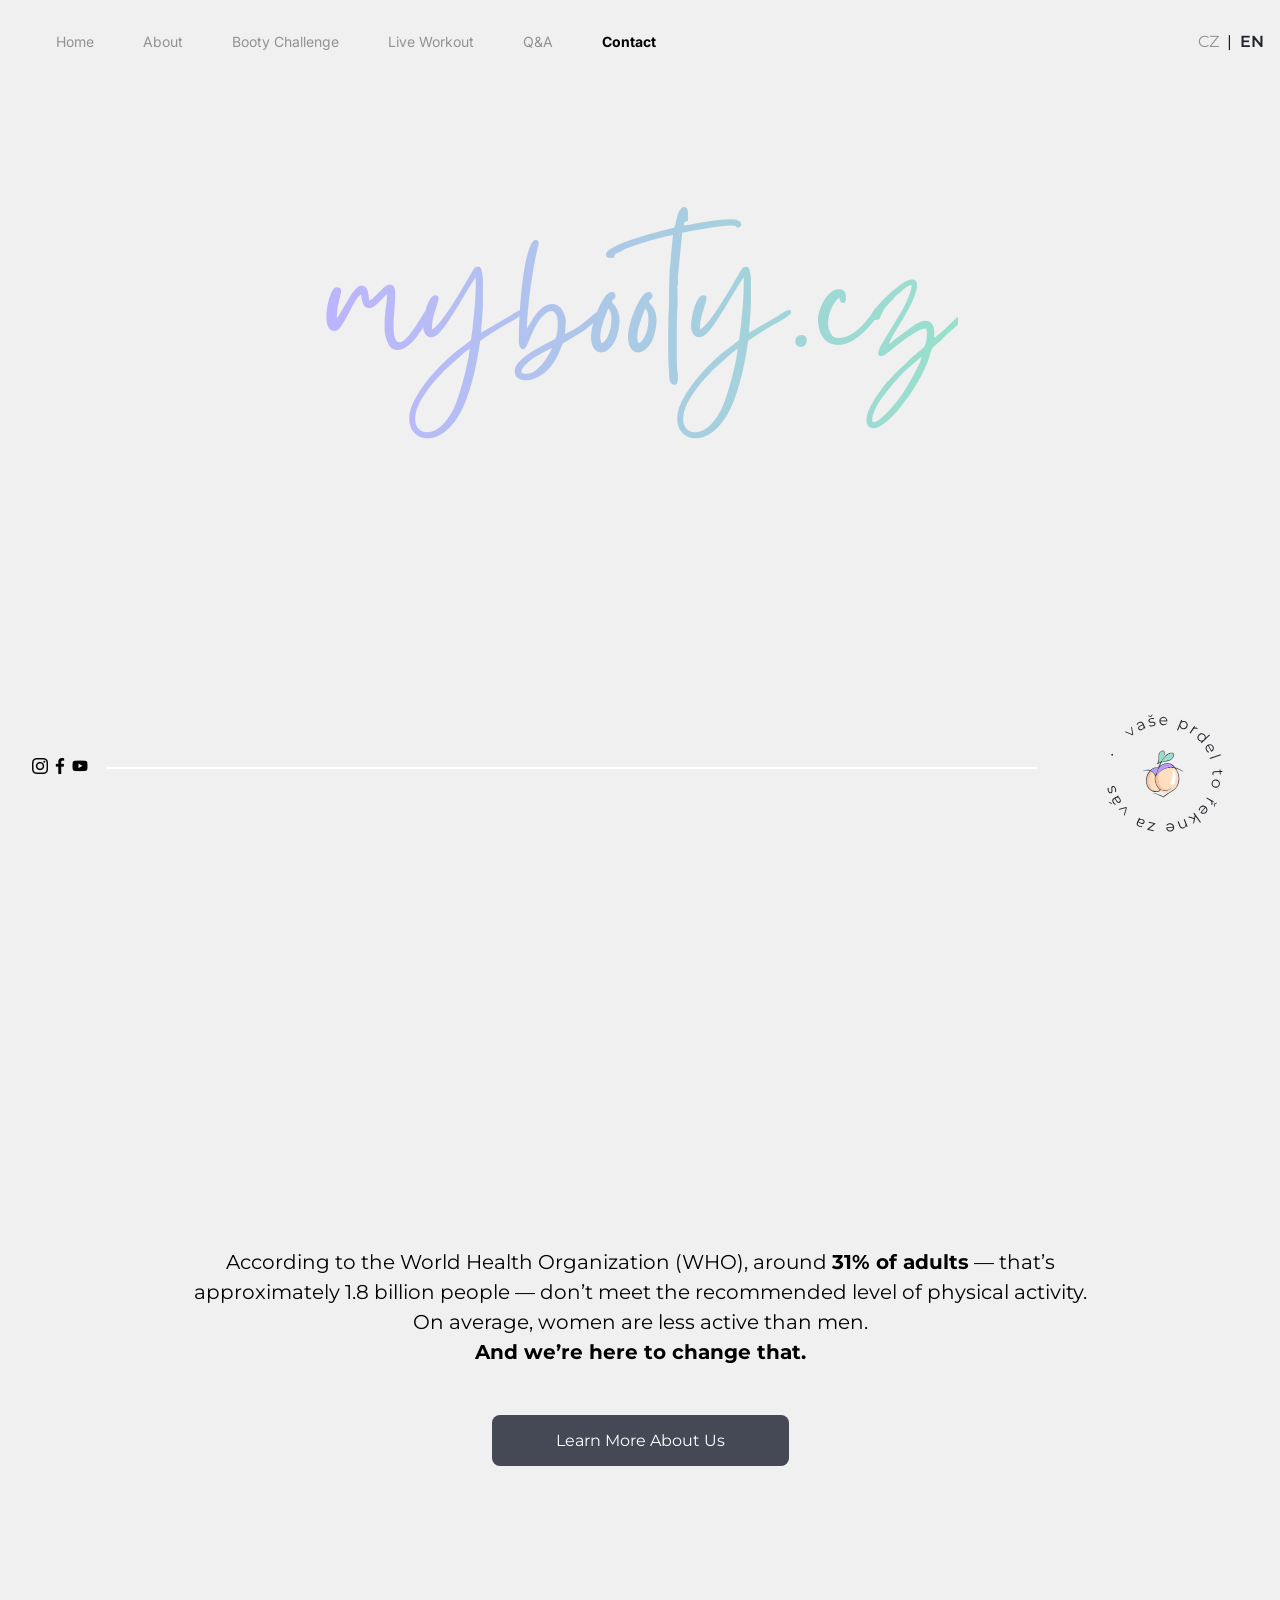
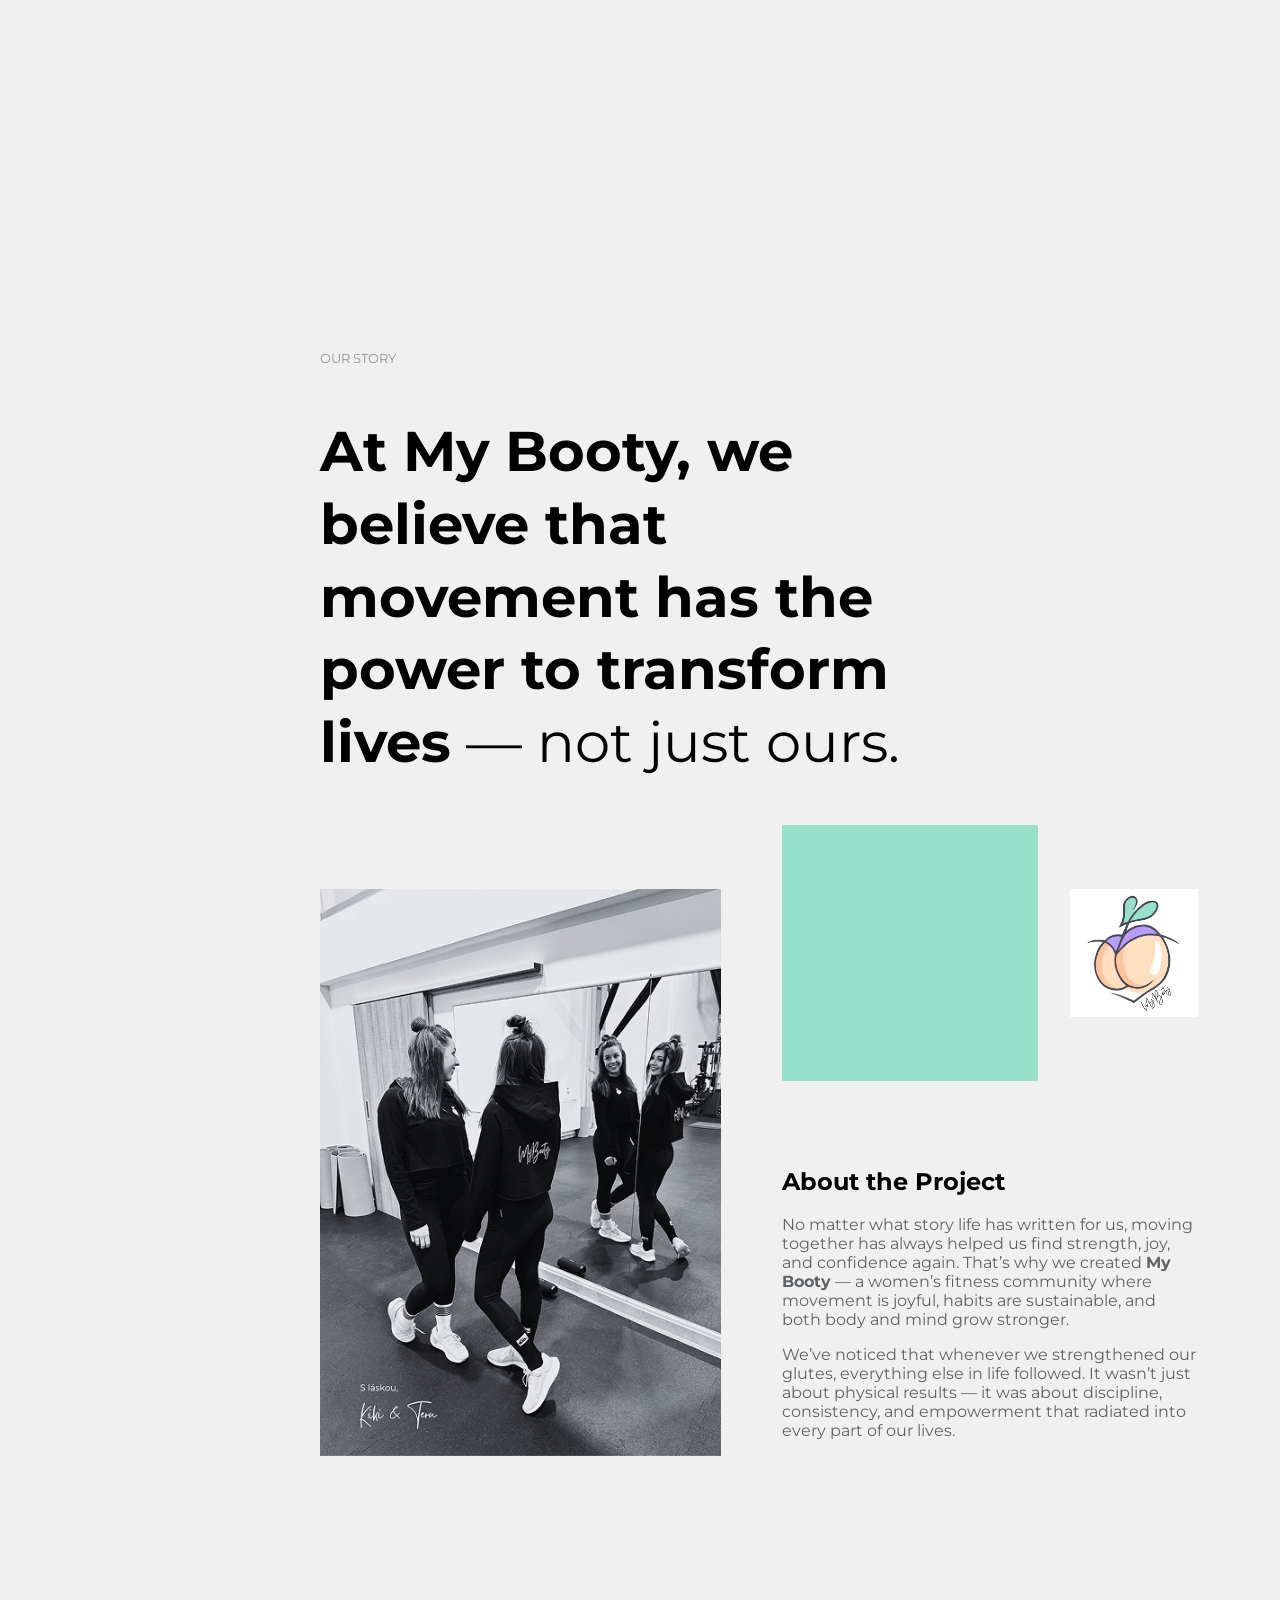
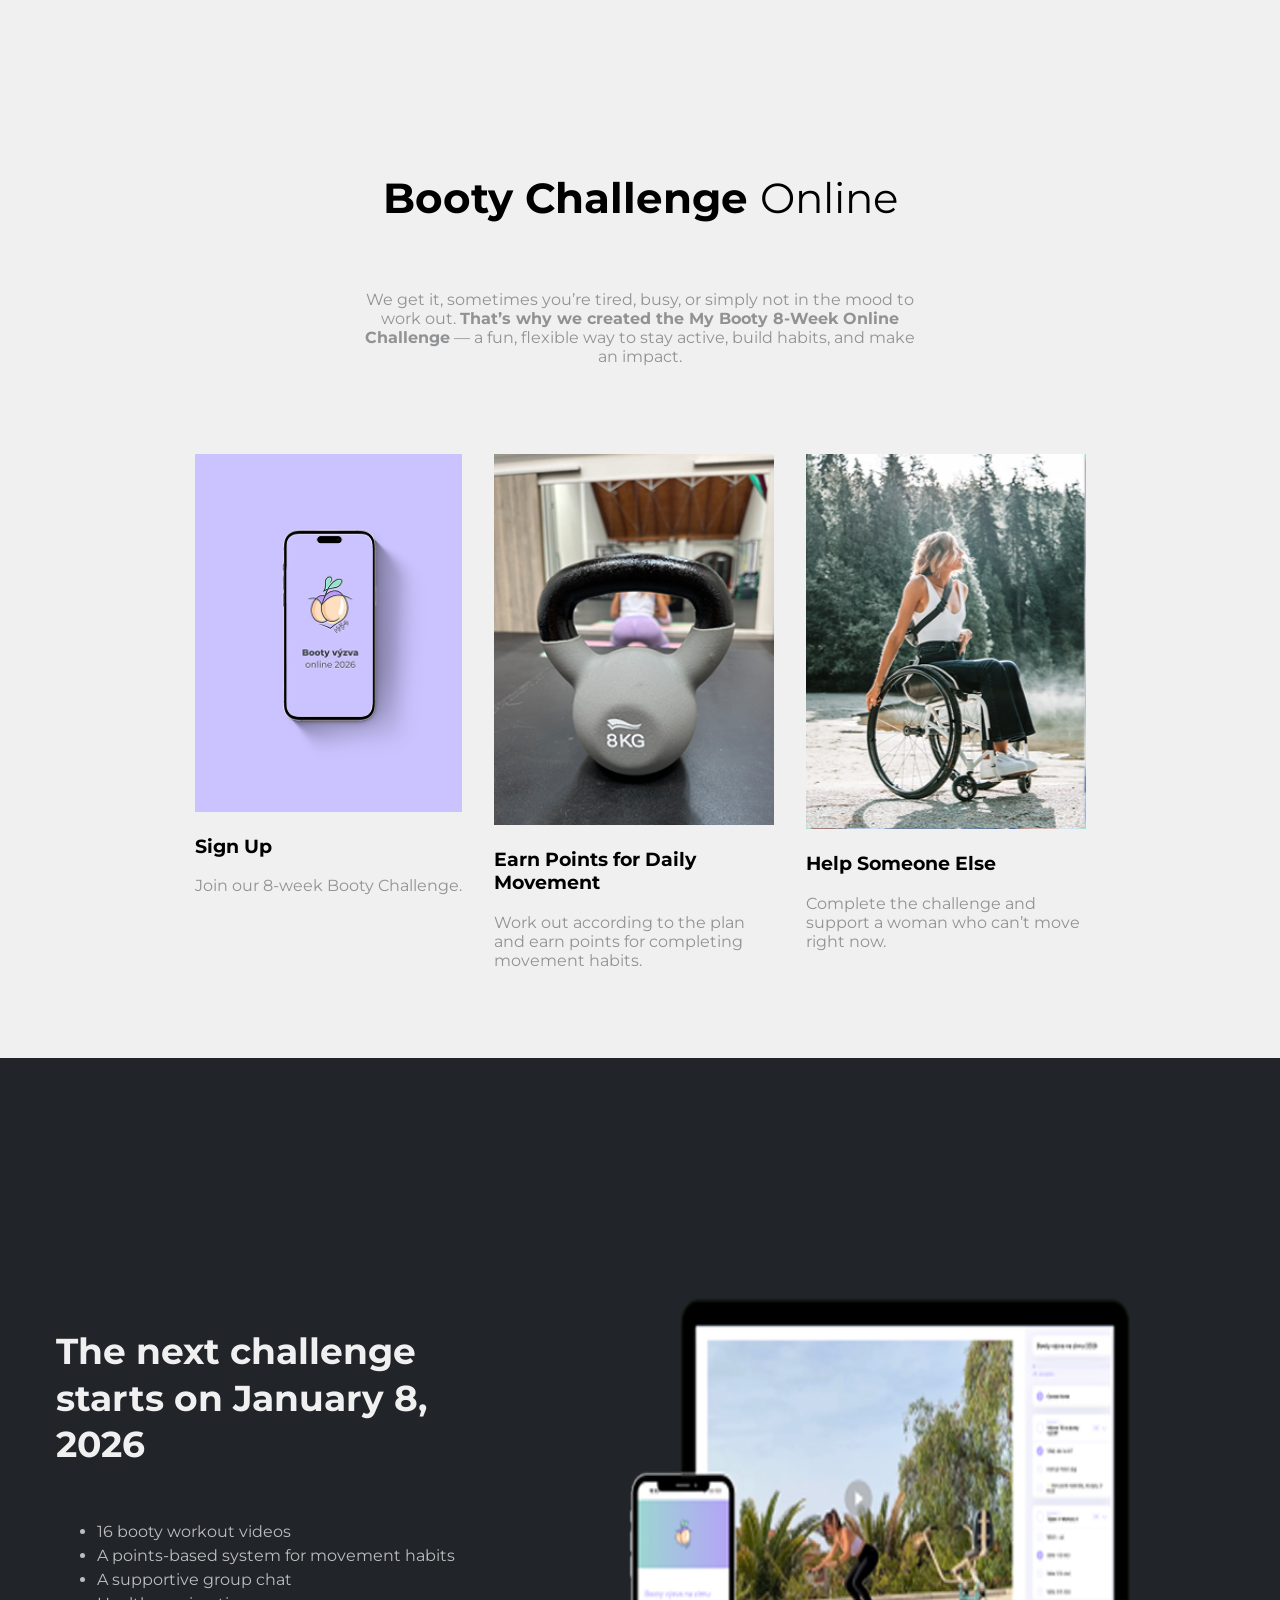
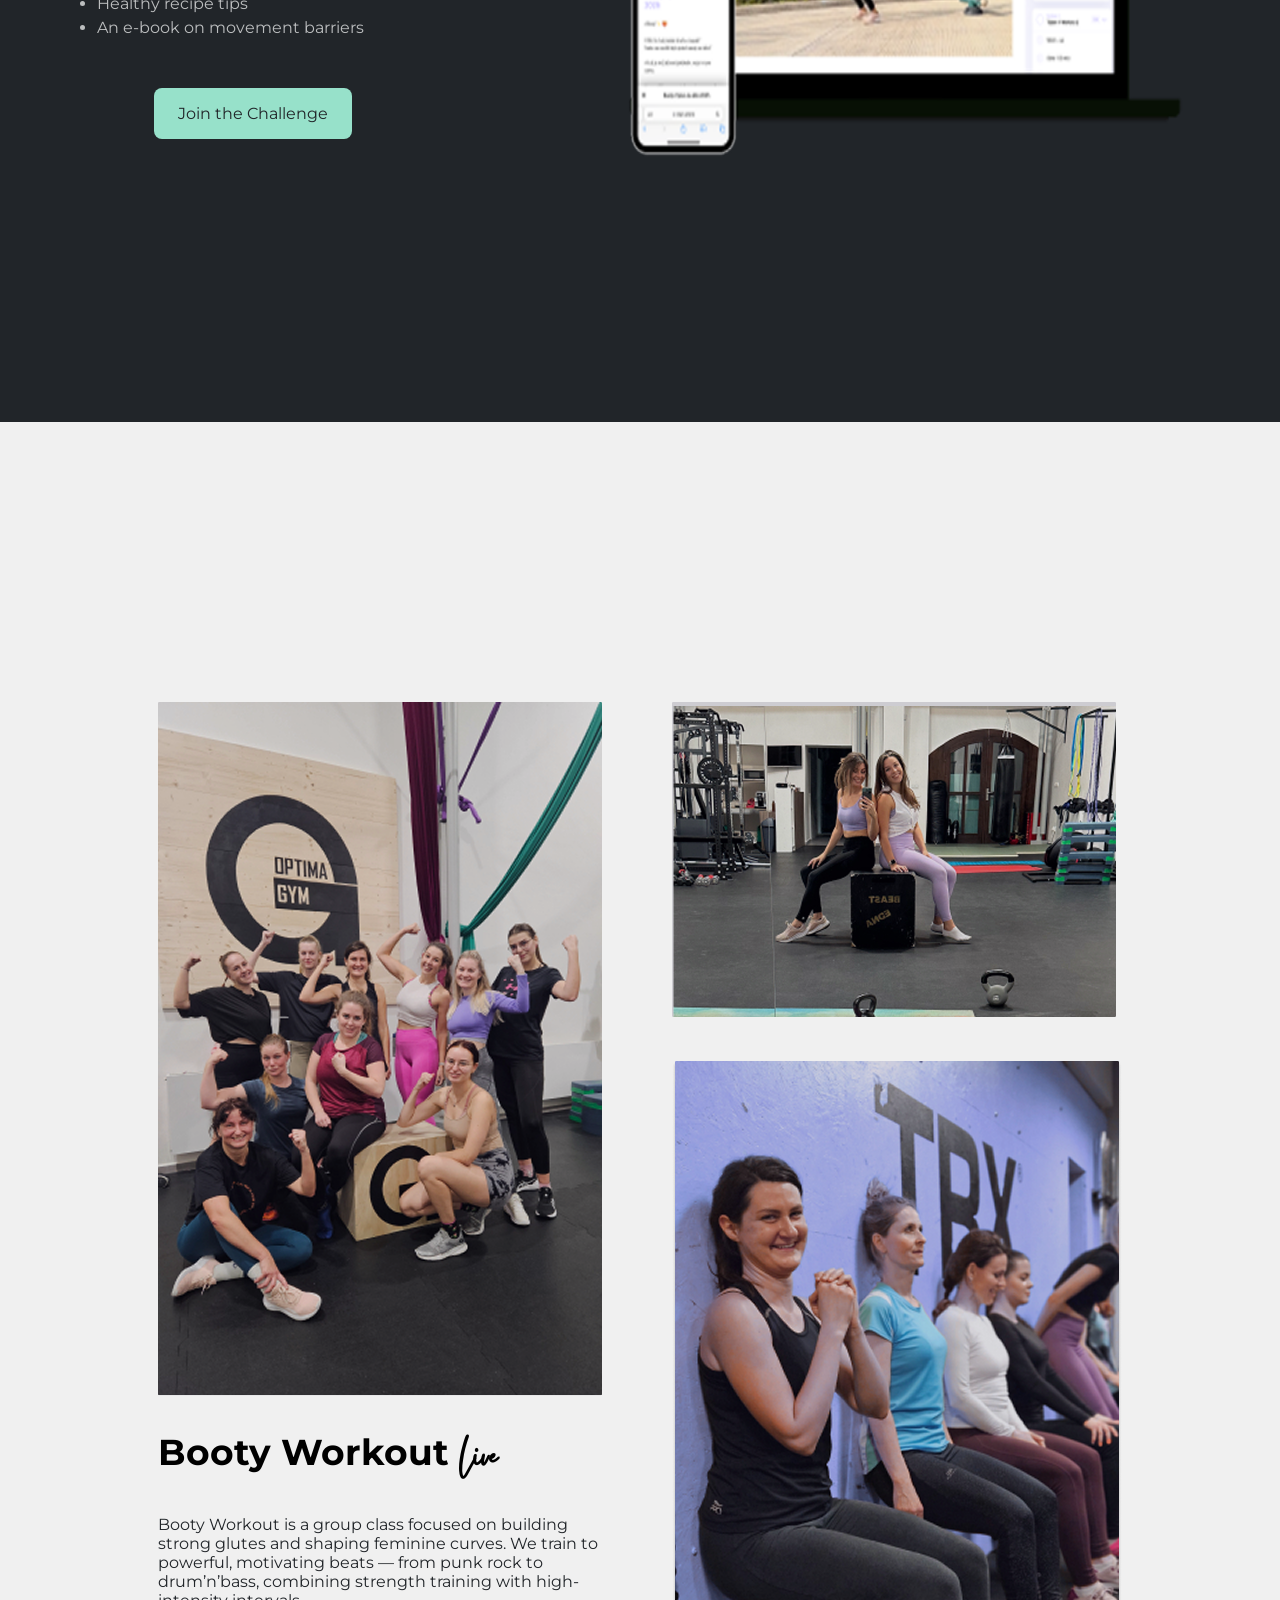
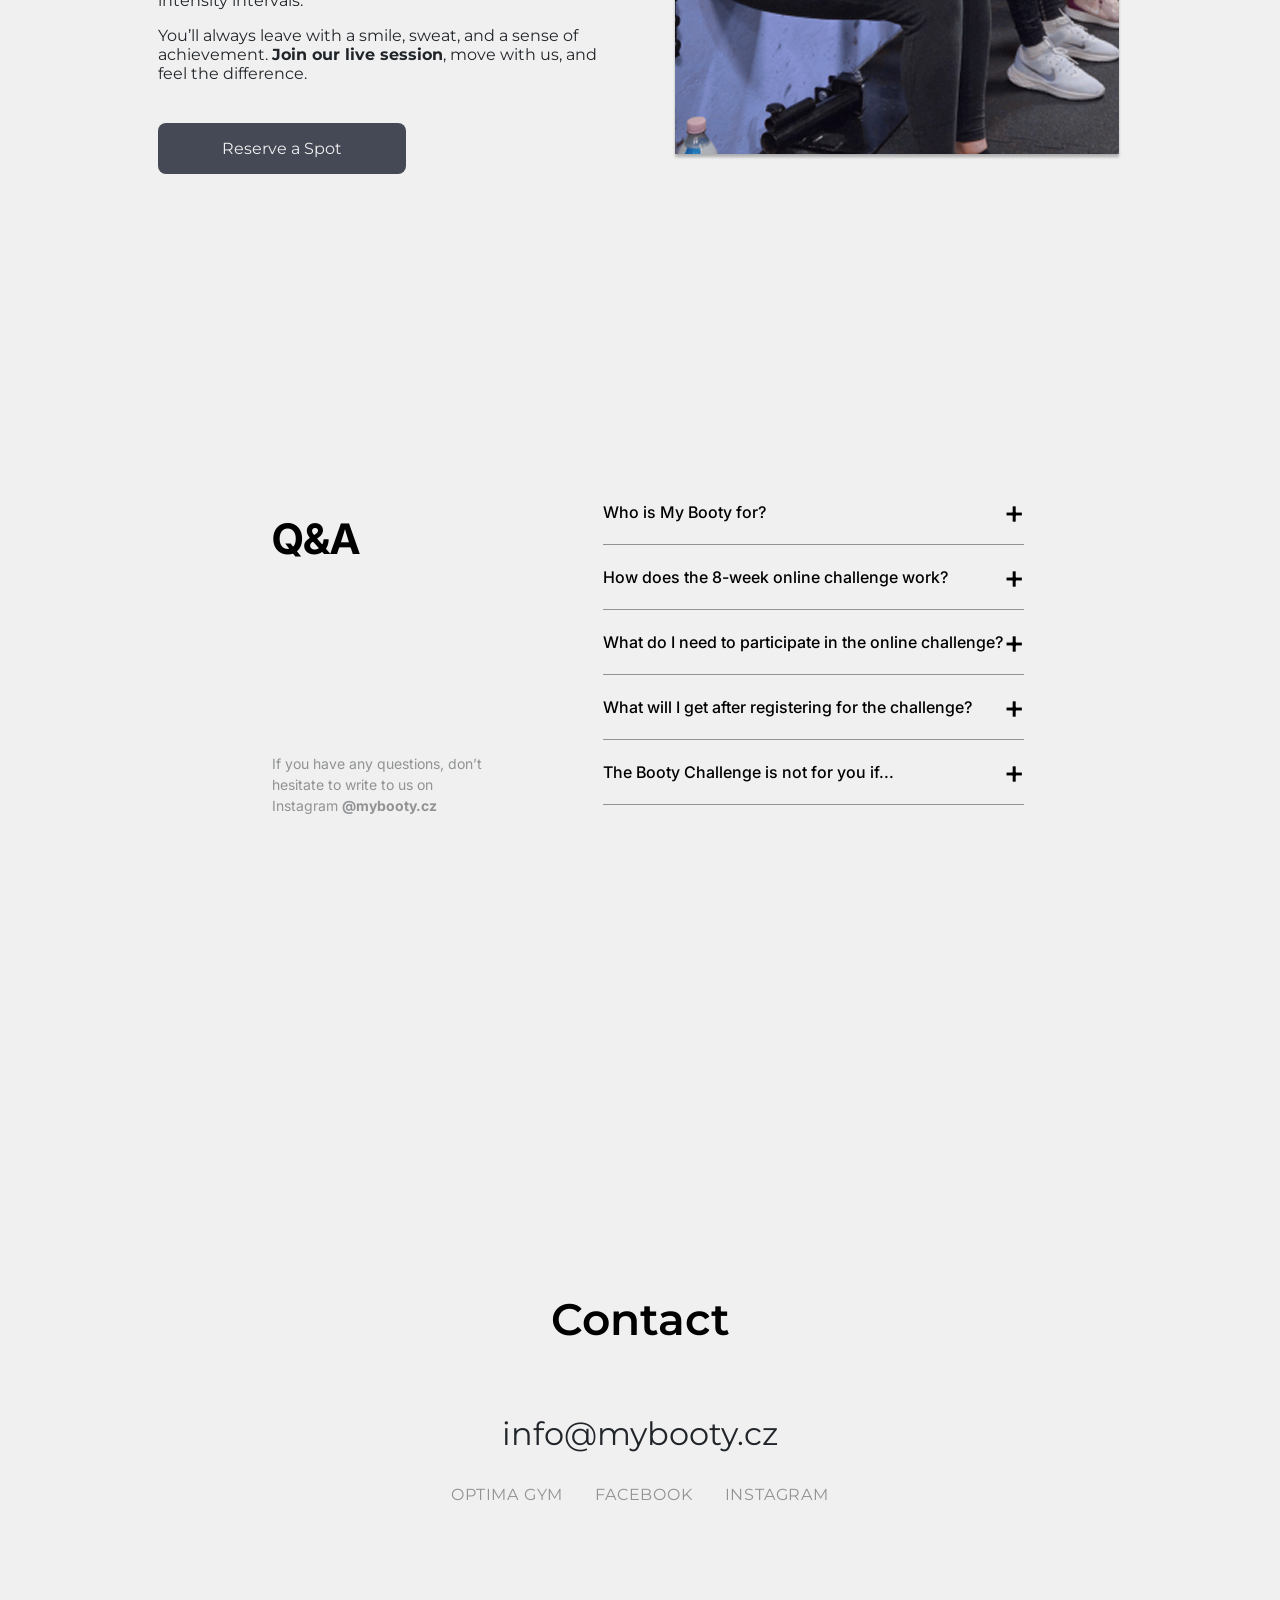
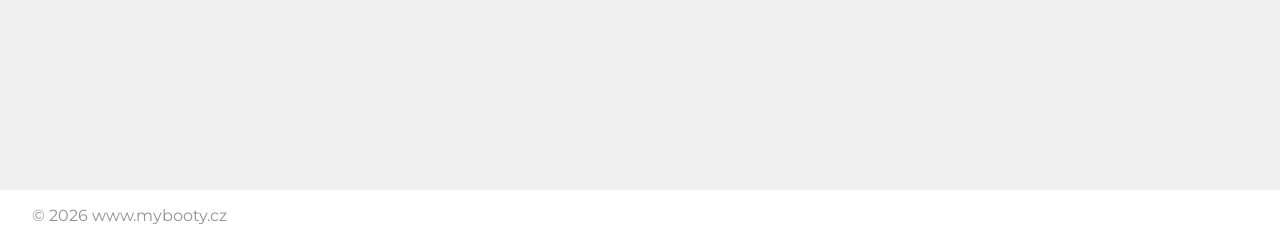
==== indexEng.html @ cd763fde "opravene zmeny od kik z 15/12/25" ====
<!DOCTYPE html>
<html lang="en">

<head>
  <meta charset="UTF-8" />
  <meta name="viewport" content="width=device-width, initial-scale=1.0" />
  <title>MyBooty</title>
  <link rel="stylesheet" href="style.css" />
  <link rel="shortcut icon" href="img/logo.svg" type="image/x-icon" />
  <script src="script.js" defer></script>
</head>

<body>
  <header class="navbar-desktop">
    <nav>
      <ul>
        <li><a href="#home">Home</a></li>
        <li><a href="#about">About</a></li>
        <li><a href="#challenge">Booty Challenge</a></li>
        <li><a href="#live">Live Workout</a></li>
        <li><a href="#faq">Q&amp;A</a></li>
        <li><a href="#contact">Contact</a></li>
      </ul>
    </nav>
    <div class="lang-switch">
      <a href="index.html" data-lang="cz">CZ</a> |
      <a href="indexEng.html" data-lang="en">EN</a>
    </div>
  </header>

  <header class="navbar-mobile">
    <img src="img/Mybooty.cz.png" alt="MyBooty Logo" class="logo-mobile">
    <button class="hamburger" id="hamburger">
      <span></span>
      <span></span>
      <span></span>
    </button>

    <div class="mobile-menu" id="mobileMenu">
      <button class="close-menu" id="closeMenu">&times;</button>
      <nav>
        <ul class="mobile-nav">
          <li><a href="#home">Home <span class="arrow"></span></a></li>
          <li><a href="#about">About <span class="arrow"></span></a></li>
          <li><a href="#challenge">Booty Challenge <span class="arrow"></span></a></li>
          <li><a href="#live">Live Workout <span class="arrow"></span></a></li>
          <li><a href="#contact">Contact <span class="arrow"></span></a></li>
        </ul>
      </nav>
      <div class="lang-switch">
        <a href="index.html" data-lang="cz">CZ</a> |
        <a href="indexEng.html" data-lang="en">EN</a>
      </div>
    </div>
  </header>

  <main>
    <div class="swap">
      <section class="mybooty">
        <div class="logo">mybooty.cz</div>
      </section>
      <div class="split">
        <div class="socials">
          <a href="https://www.instagram.com/mybooty_cz?igsh=MTdoZ3FtZTlkZTQ0aw%3D%3D&utm_source=qr"><img class="icon"
              src="img/instagram.png" alt="Instagram" /></a>
          <a href="https://www.facebook.com/share/1AH9CDXiJs/?mibextid=wwXIfr"><img class="icon" src="img/facebook.png"
              alt="Facebook" /></a>
          <a href="#"><img class="icon" src="img/youtube.png" alt="YouTube" /></a>
        </div>
        <hr />
        <div class="prdel-rekne"><img src="img/prdel_to_rekne_za_vas.svg" alt="Motivational illustration" /></div>
      </div>
    </div>

    <section id="home" class="hero">
      <p class="body-big">
        According to the World Health Organization (WHO), around <strong>31% of adults</strong> — that’s approximately 1.8 billion people — don’t meet the recommended level of physical activity. On average, women are less active than men.<br /><strong>And we’re here to change that.</strong>
      </p>
      <a href="#about" class="btn-about">Learn More About Us</a>
    </section>

    <section id="about" class="about">
      <div class="container">
        <p class="mini">Our Story</p>
        <h1>
          <strong>At My Booty, we believe that movement has the power to transform lives</strong> — not just ours.
        </h1>
        <div class="story">
          <div class="left">
            <img src="img/terka_kiki_mirror.png" alt="Founders workout photo" />
          </div>
          <div class="right">
            <div class="up">
              <div class="rectangle">
                <img src="img/Rectangle.png" alt="" />
              </div>
              <div class="logo">
                <img src="img/logo.svg" alt="MyBooty logo" />
              </div>
            </div>
            <div class="mobile-photos">
              <img src="img/terka_kiki_mirror.png" alt="Founders workout photo">
              <img src="img/logo.svg" alt="MyBooty logo">
              <div class="rectangle"><img src="img/Rectangle.png" alt=""></div>
            </div>
            <div class="down">
              <h2>About the Project</h2>
              <p>
                No matter what story life has written for us, moving together has always helped us find strength, joy, and confidence again. That’s why we created <strong>My Booty</strong> — a women’s fitness community where movement is joyful, habits are sustainable, and both body and mind grow stronger.
              </p>
              <p>
                We’ve noticed that whenever we strengthened our glutes, everything else in life followed. It wasn’t just about physical results — it was about discipline, consistency, and empowerment that radiated into every part of our lives.
              </p>
            </div>
          </div>
        </div>
      </div>
    </section>

    <section id="challenge">
      <div class="challenge">
        <div class="up">
          <h2>Booty Challenge <span>Online</span></h2>
          <p class="text">
            We get it, sometimes you’re tired, busy, or simply not in the mood to work out. <strong>That’s why we created the My Booty 8-Week Online Challenge</strong> — a fun, flexible way to stay active, build habits, and make an impact.
          </p>
        </div>
        <div class="down">
          <div class="card">
            <div><img src="img/booty_vyzva.png" alt="" /></div>
            <div class="desc">
              <h3>Sign Up</h3>
              <p>Join our 8-week Booty Challenge.</p>
            </div>
          </div>
          <div class="card">
            <div><img src="img/kettlebel.png" alt="" /></div>
            <div class="desc">
              <h3>Earn Points for Daily Movement</h3>
              <p>Work out according to the plan and earn points for completing movement habits.</p>
            </div>
          </div>
          <div class="card">
            <div><img src="img/Locations.png" alt="" /></div>
            <div class="desc">
              <h3>Help Someone Else</h3>
              <p>Complete the challenge and support a woman who can’t move right now.</p>
            </div>
          </div>
        </div>
      </div>

      <div class="joinUs">
        <div class="left">
          <h3>The next challenge starts on January 8, 2026</h3>
          <div class="carousel">
            <img src="img/Carousel.png" alt="" />
          </div>
          <ul>
            <li>16 booty workout videos</li>
            <li>A points-based system for movement habits</li>
            <li>A supportive group chat</li>
            <li>Healthy recipe tips</li>
            <li>An e-book on movement barriers</li>
          </ul>
          <div class="rezervace">
            <a href="https://stan.store/mybooty_cz/p/booty-vzva-2026" class="btn-rezervace">Join the Challenge</a>
          </div>
        </div>
        <div class="right">
          <img src="img/Carousel.png" alt="" />
        </div>
      </div>
    </section>

    <section id="live" class="live-workout">
      <div class="left">
        <div class="up">
          <img src="img/lv-left.png" alt="" />
        </div>
        <div class="down">
          <h2><strong>Booty</strong> Workout <span>Live</span></h2>
          <p>
            Booty Workout is a group class focused on building strong glutes and shaping feminine curves. We train to powerful, motivating beats — from punk rock to drum’n’bass, combining strength training with high-intensity intervals.
          </p>
          <p>
            You’ll always leave with a smile, sweat, and a sense of achievement. <strong>Join our live session</strong>, move with us, and feel the difference.
          </p>
          <div class="collage">
            <img src="img/lv-left.png" alt="" class="photo1"/>
            <img src="img/lv-right1.png" alt="" class="photo2"/>
            <img src="img/lv-right2.png" alt="" class="photo3"/>
          </div>
          <div class="rezervace-lv">
            <a href="https://mybooty.setmore.com/" class="btn">Reserve a Spot</a>
          </div>
        </div>
      </div>
      <div class="right">
        <div class="up">
          <img src="img/lv-right1.png" alt="" />
        </div>
        <div class="down">
          <img src="img/lv-right2.png" alt="" />
        </div>
      </div>
    </section>

    <section id="faq" class="faq">
      <div class="faq-left">
        <h2>Q&amp;A</h2>
        <p>
          If you have any questions, don’t hesitate to write to us on Instagram <strong>@mybooty.cz</strong>
        </p>
      </div>

      <div class="faq-right">
        <details>
          <summary>
            Who is My Booty for?
            <span class="plus">+</span>
          </summary>
          <p>
            My Booty is designed for women of all ages and fitness levels. Whether you're starting from scratch or already exercising regularly, our challenges and lessons will support you exactly where you are right now.
          </p>
        </details>

        <details>
          <summary>
            How does the 8-week online challenge work?
            <span class="plus">+</span>
          </summary>
          <p>
            After registering, you will get access to a training plan that you can follow at home at your own pace. You will earn points for completing activities, strengthen your physical fitness and mental resilience, and build healthy habits. If you successfully complete the challenge, you will be entitled to a 50% refund — you can reinvest it in yourself or donate it to a woman who is currently unable to exercise.
          </p>
        </details>

        <details>
          <summary>
            What do I need to participate in the online challenge?
            <span class="plus">+</span>
          </summary>
          <p>
            All you need is internet access, a small space to exercise, and the desire to get started. All you need for the exercises is a stopwatch on your phone — we recommend the free Interval Timer app. If you want, you can get a booty band, but it's not necessary. All the videos, plans, and motivation you need will be waiting for you inside the program.
          </p>
        </details>

        <details>
          <summary>
            What will I get after registering for the challenge?
            <span class="plus">+</span>
          </summary>
          <p>
            You will receive:
            <ul>
              <li>An 8-week training plan</li>
              <li>Access to instructional videos</li>
              <li>A simple point collection system</li>
              <li>Community support and motivation to stay consistent</li>
            </ul>
          </p>
        </details>

        <details>
          <summary>
            The Booty Challenge is not for you if...
            <span class="plus">+</span>
          </summary>
          <p>
            <ol>
              <li>You have health restrictions that prevent you from exercising</li>
              <p>If you have an injury, have undergone surgery, or your doctor has recommended rest, wait until you are cleared to exercise again.</p>
              <li>You have pain or problems with your knees, hips, or other joints</li>
              <p>If you have persistent pain, limited range of motion, or are unsure whether the workouts are right for you, consult a physical therapist or specialist first. Proper diagnosis and recommendations will help you exercise safely.</p>
              <li>You are pregnant and have not been cleared for exercise by your doctor</li>
              <p>Every body is different. Without a doctor's recommendation, it is best to postpone the challenge.</p>
              <li>You are looking for an advanced strength training plan</li>
              <p>The challenge focuses on healthy habits, the joy of movement, and supporting women — not on professional, purely strength-based programs.</p>
              <li>You expect extreme results in a few days</li>
              <p>The challenge is based on consistency, discipline, and a sustainable approach — not on quick miracles.</p>
            </ol>
          </p>
        </details>
      </div>
    </section>

    <section id="contact" class="contact">
      <h2>Contact</h2>
      <a href="mailto:info@mybooty.cz" class="contact-email">info@mybooty.cz</a>
      <div class="contact-links">
        <a href="https://www.optimagym.cz/">OPTIMA GYM</a>
        <a href="https://www.facebook.com/share/1AH9CDXiJs/?mibextid=wwXIfr">FACEBOOK</a>
        <a href="https://www.instagram.com/mybooty_cz?igsh=MTdoZ3FtZTlkZTQ0aw%3D%3D&utm_source=qr">INSTAGRAM</a>
      </div>
    </section>
  </main>

  <footer>
    <p>&copy; 2026 www.mybooty.cz</p>
  </footer>

  <script>
    const hamburger = document.getElementById('hamburger');
    const mobileMenu = document.getElementById('mobileMenu');
    const closeMenu = document.getElementById('closeMenu');

    hamburger.addEventListener('click', () => {
      mobileMenu.classList.add('open');
    });

    closeMenu.addEventListener('click', () => {
      mobileMenu.classList.remove('open');
    });

    const menuLinks = mobileMenu.querySelectorAll('a');
    menuLinks.forEach(link => {
      link.addEventListener('click', () => {
        mobileMenu.classList.remove('open');
      });
    });

    const sections = document.querySelectorAll('main section[id]');
    const navLinks = document.querySelectorAll('header.navbar-desktop nav ul li a');
    const mobileNavLinks = document.querySelectorAll('header.navbar-mobile nav ul li a');

   const observer = new IntersectionObserver((entries) => {
  entries.forEach(entry => {
    const id = entry.target.getAttribute('id');
    if (entry.isIntersecting) {
      navLinks.forEach(link => link.classList.remove('active'));
      const desktopLink = document.querySelector(`header.navbar-desktop nav ul li a[href="#${id}"]`);
      if (desktopLink) desktopLink.classList.add('active');

      mobileNavLinks.forEach(link => link.classList.remove('active'));
      const mobileLink = document.querySelector(`header.navbar-mobile nav ul li a[href="#${id}"]`);
      if (mobileLink) mobileLink.classList.add('active');
    }
  });
}, { threshold: 0.3, rootMargin: "-100px 0px 0px 0px" });


    sections.forEach(section => observer.observe(section));
  </script>
</body>
</html>
---- style.css ----
@import url('https://fonts.googleapis.com/css2?family=Inter:ital,opsz,wght@0,14..32,100..900;1,14..32,100..900&family=Montserrat:ital,wght@0,100..900;1,100..900&display=swap');
@font-face {
  font-family: "Gistesy";
  src: url("/font/Gistesy.woff") format("woff");
  font-weight: normal;
  font-style: normal;
  font-display: swap;
}

:root {
  --background-200: #f0f0f0;
  --text-1000: #212529;
  --text-700: #909294;
  --booty-purple-600: #bdb4ff;
  --booty-green-400: #97e1ca;
    --booty-green-500: #7fd6bc; /* hover */
  --booty-green-600: #66c9aa; /* active */
  --font-family: "Montserrat", sans-serif;
}
.navbar-mobile {
  display: none;
}
.mobile-photos{
  display: none;
}
.joinUs .left .carousel {
  display: none;
}
.live-workout .collage {
  display: none;
}
.prdel-rekne {
  height: 256px;
  width: 256px;
}
.prdel-rekne img {
  width: 100%;
  height: 100%;
}
.swap {
  max-width: 100% !important;
}
html,
body {
  height: 100%;
}
body {
  background-color: var(--background-200);
  font-family: var(--font-family);
  margin: 0;
  padding: 0;
  display: flex;
  flex-direction: column;
}
nav ul li {
  list-style: none;
}

nav ul li a,
.lang-switch a {
  text-decoration: none;
  color: var(--text-700);
  font-size: 16px;
}
nav ul li a{
  font-family: "Inter", sans-serif;
  font-size: 14px;

}
nav ul li a.active {
  font-weight: bold;
  color: black;
}
nav ul {
  display: flex;
  flex-direction: row;
  justify-content: space-between;
}
nav {
  width: 50%;
}
section {
  padding: 140px 0;
}
header {
  display: flex;
  justify-content: space-between;
  align-items: center; /* optional, for vertical centering */
  position: fixed;
  top: 0; /* stick to top of viewport */
  left: 0; /* start at left edge */
  right: 0; /* stretch to right edge */
  width: 100%; /* ensures full width */
  padding: 16px; /* optional spacing */
  background-color: var(
    --background-200
  ); /* needed so content behind doesn't show */
  z-index: 1000; /* keep above other content */
}

.lang-switch {
  display: flex;
  align-items: center;
  margin-right: 32px;
  gap: 8px;
}
.mybooty .logo {
  font-family: "Gistesy", sans-serif;
  font-size: 210px;
  background: linear-gradient(90deg, #bdb4ff, #97e1ca);
  -webkit-background-clip: text;
  -webkit-text-fill-color: transparent;
}
.mybooty {
  display: flex;
  justify-content: center;
  align-items: center;
  height: 40vh;
}
.split hr {
  width: 80%; /* makes it horizontal */
  border: none;
  border-top: 2px solid #fff;
  margin: 0 10px; /* spacing */
  transform: none !important; /* make sure it's not rotated */
  transform: rotate(0deg);
}
.socials .icon {
  width: 16px;
  height: 16px;
}
.socials {
  margin-left: 32px;
  min-width: 64px;
}
.split {
  display: flex;
  flex-direction: row;
  justify-content: space-between;
  align-items: center;
}
.hero {
  display: flex;
  justify-content: center;
  align-items: center;
  flex-direction: column;
  text-align: center;
  padding: 0;
  min-height: 100vh;
}
.body-big {
  font-size: 20px;
  line-height: 150%;
  max-width: 920px;
  margin-bottom:48px ;
}
.btn-about, .live-workout .btn {
  background-color: #454955;
  color: #fff;
  text-decoration: none;
  padding: 16px 64px;
  border-radius: 8px;
  transition: background-color 0.3s, transform 0.1s;
}

/* Hover effect */
.btn-about:hover, .live-workout .btn:hover {
  background-color: #5a5c6a; /* lighter shade */
}

/* Active / pressed effect */
.btn-about:active, .live-workout .btn:active {
  background-color: #2f3037; /* darker shade */
  transform: scale(0.98);    /* subtle press effect */
}

.mini {
  font-size: 13px;
  line-height: 150%;
  color: var(--text-700);
  text-transform: uppercase;
}

.about h1 {
  font-size: 56px;
  line-height: 130%;
  font-weight: normal;
  max-width: 1000px;
}
.about .story {
  display: flex;
  flex-direction: row;
  gap: 16px;
}
.about .story .up {
  display: flex;
}
.about {
  display: flex;
  justify-content: center;
}
.about .container {
  width: 50%;
}
.about .story .up .logo {
  display: flex;
  align-items: center;
}
.about .up .logo img{
  background-color: #fff;
}

.about .story .right {
  display: flex;
  flex-direction: column;
  justify-content: space-between;
}
.about .story .right .up{
  display: flex;
  gap: 32px;
}
.story .left img {
  height: 90%;
}
.story .left {
  display: flex;
  align-items: flex-end;
}
.about .right p {
  color: #5f6265;
}
.challenge h2 {
  font-size: 42px;
  line-height: 130%;
  margin-bottom: 48px;
}
.challenge .up {
  display: flex;
  flex-direction: column;
  justify-content: center;
  text-align: center;
  align-items: center;
  margin-bottom: 72px;
}
.challenge p {
  color: var(--text-700);
}
.text {
  max-width: 560px;
  color: #5f6265;
}
.challenge .down {
  display: flex;
  flex-direction: row;
  justify-content: center;
  gap: 32px;
  margin-top: 16px;
}
.challenge .card {
  max-width: 280px;
}
.challenge .desc {
  margin-top: 16px;
}
.challenge .card img{
  width: 100%;
}
.challenge{
  margin-bottom: 72px;
}
.joinUs {
  background-color: var(--text-1000);
  color: var(--background-200);
  display: flex;
  flex-direction: row;
  padding-bottom: 64px;
  height: 100vh;
}
.joinUs .left {
  width: 40%;
  display: flex;
  flex-direction: column;
  justify-content: center;
  align-items: center;
}
.joinUs .right {
  width: 60%;
  display: flex;
  justify-content: center;
  align-items: center;
}
.joinUs .right img{
  width: 80%;
  height: 60%;
}
.joinUs h3 {
  font-size: 36px;
  line-height: 130%;
  max-width: 400px;
}
.joinUs li {
  color: #BCBEBF;
  line-height: 150%;
  font-size: 16px;
}
.btn-rezervace {
  background-color: var(--booty-green-400);
  color: var(--text-1000);
  text-decoration: none;
  padding: 16px 24px;
  border-radius: 8px;
  transition: background-color 0.3s, transform 0.1s, box-shadow 0.2s;
}

.btn-rezervace:hover {
  background-color: var(--booty-green-500);
  box-shadow: 0 4px 12px rgba(0, 0, 0, 0.15);
}

.btn-rezervace:active {
  background-color: var(--booty-green-600);
  transform: scale(0.97);
  box-shadow: 0 2px 6px rgba(0, 0, 0, 0.2);
}
.story .rectangle img {
    width: 100%;
    height: 100%;
}
.story .rectangle{
  height: 256px;
  width: 256px;
}

.rezervace {
  margin-top: 48px;
  width: 40%;
}
.challenge .up span {
  font-weight: normal;
}
.live-workout {
  display: flex;
  justify-content: center;
  gap: 64px;
}
.live-workout .right .down {
  margin-top: 40px;
}
.live-workout .left {
  max-width: 450px;
  display: flex;
  flex-direction: column;
  justify-content: space-between;
}
.live-workout h2 {
  font-size: 36px;
  line-height: 130%;
}
.live-workout h2 span {
  font-family: "Gistesy", sans-serif;
}
.live-workout p {
  color: var(--text-1000);
}
.live-workout .btn {
  background-color: #454955;
  color: var(--background-200);
  padding: 16px 64px;
  border-radius: 8px;
  text-decoration: none;
}
.live-workout .down {
  height: 400px;
}
.rezervace-lv {
  margin-top: 56px;
}
.faq {
  display: grid;
  grid-template-columns: 1fr 2fr;
  gap: 120px;
  margin: 0 20vw 0;
  padding-left: 16px;
  min-height: 350px;
  font-family: "Inter", sans-serif;
}

.faq-left h2 {
  font-size: 42px;
  line-height: 120%;
  margin-bottom: 32px;
}
.faq-left {
  display: flex;
  flex-direction: column;
  justify-content: space-between;
}

.faq-left p {
  font-size: 14px;
  color: var(--text-700);
  line-height: 150%;
}

.faq-right details {
  border-bottom: 1px solid var(--text-700);
  padding: 20px 0;
}

.faq-right summary {
  list-style: none;
  cursor: pointer;
  display: flex;
  justify-content: space-between;
  align-items: center;
  font-size: 16px;
  line-height: 150%;
  font-weight: 500;
}

.faq-right summary::-webkit-details-marker {
  display: none;
}

.faq-right .plus {
  font-size: 32px;
  transition: transform 0.2s ease;
}

.faq-right details[open] .plus {
  transform: rotate(45deg);
}

.faq-right p {
  margin-top: 16px;
  max-width: 600px;
  color: var(--text-700);
  font-size: 14px;
  line-height: 160%;
}
.contact {
  min-height: 60vh;
  display: flex;
  flex-direction: column;
  justify-content: center;
  align-items: center;
  text-align: center;
  gap: 32px;
}

.contact h2 {
  font-size: 44px;
  font-weight: 600;
}

.contact-email {
  font-size: 32px;
  color: var(--text-1000);
  text-decoration: none;
}

.contact-email:hover {
  text-decoration: underline;
}

.contact-links {
  display: flex;
  gap: 32px;
  font-size: 16px;
  letter-spacing: 0.05em;
}

.contact-links a {
  color: var(--text-700);
  text-decoration: none;
}

.contact-links a:hover {
  color: var(--text-1000);
}
footer {
  background-color: #fff;
}
.lang-switch strong {
  color: var(--text-1000);
  font-weight: 600;
}
footer p {
  color: var(--text-700);
  margin-left: 32px;
}
details li {
  color: var(--text-700);
  font-size: 14px;
}
@media only screen and (max-width: 600px) {
  .navbar-desktop {
    display: none;
  }
  .swap{
    background:
    radial-gradient(
      circle at top right,
      rgba(200, 245, 255, 0.6),
      transparent 60%
    ),
    radial-gradient(
      circle at top left,
      rgba(240, 220, 255, 0.6),
      transparent 60%
    ),
    linear-gradient(
      180deg,
      #f6f5ff 0%,
      var(--background-200) 100%
    );
  }
  /* MOBILE NAVBAR */
  .navbar-mobile {
    position: fixed;
    top: 0;
    left: 0;
    width: 100%;
    box-sizing: border-box;
    padding: 16px;
    display: flex;
    justify-content: space-between;
    align-items: center;
    background-color: var(--background-200);
    z-index: 1001;
  }

  /* HAMBURGER */
  .hamburger {
    width: 64px;
    height: 64px;
    background: none;
    border: none;
    cursor: pointer;
  }

  .hamburger span {
    height: 3px;
    background: var(--text-1000);
    border-radius: 2px;
  }

  /* MOBILE MENU */
  .mobile-menu {
    position: fixed;
    top: 0;
    left: 0;
    width: 100vw;
    height: 100vh;
    box-sizing: border-box;
    padding: 32px 24px;
    background-color: var(--background-200);
    z-index: 1000;

    display: flex;
    flex-direction: column;
    justify-content: space-between;

    opacity: 0;
    pointer-events: none;
    transition: opacity 0.3s ease;
    overflow-x: hidden;
  }

  .mobile-menu.open {
    opacity: 1;
    pointer-events: auto;
  }

  /* MENU LIST */
  .mobile-menu nav ul {
    list-style: none;
    padding: 0;
    margin: 0;
  }

  .mobile-menu nav ul li {
    display: flex;
    justify-content: space-between;
    align-items: center;
    padding: 16px 0;
  }

  .mobile-menu nav ul li a {
    font-size: 24px;
    color: var(--text-1000);
    text-decoration: none;
  }

  /* ARROW */
  

  /* CLOSE BUTTON */
  .close-menu {
    position: absolute;
    top: 16px;
    right: 16px;
    font-size: 32px;
    background: none;
    border: none;
    cursor: pointer;
  }

  /* LANGUAGE SWITCH */
  .lang-switch-mobile {
    display: flex;
    justify-content: center;
    gap: 8px;
    font-size: 14px;
  }

  .lang-switch-mobile a {
    text-decoration: none;
    color: var(--text-1000);
  }

  body {
    max-width: 100vw;
  }
  .mybooty .logo {
    font-size: 110px; /* scale down */
  }
  .story .left img {
    height: auto;
    max-width: 96%;
  }
  .split img {
    max-width: 100%;
  }
  .about .container {
    width: 100%;
    padding: 0 16px; /* optional */
  }
  .swap {
    display: flex;
    flex-direction: column-reverse;
  }
  .split hr {
    display: none;
  }
  .split {
    flex-direction: column-reverse;
  }
  .prdel-rekne {
    width: 100%;
    height: 400px;
  }
  .prdel-rekne img {
    height: 100%;
    width: 100%;
  }
  .socials {
    margin: 0;
    display: flex;
    gap: 16px;
    padding-top: 40px;
  }
  .socials .icon {
    width: 16px;
    height: 16px;
  }

  .hero {
    min-height: 0;
    text-align: left;
    margin-left: 16px;
  }
  .about h1 {
    font-size: 24px;
    margin: 0 16px;
    max-width: 260px;
  }
  .story {
    flex-direction: column-reverse !important;
    margin-left: 16px;
  }
  .story .right {
    flex-direction: column-reverse !important;
  }
  .story .right h2 {
    display: none;
  }
  .story .right .up {
    max-width: 96%;
  }
  .story .rectangle img {
    width: 100%;
    height: 100%;
  }
  .mybooty {
    height: 0;
  }
  .challenge .up {
    text-align: left;
    margin-bottom: 32px;
  }
  .challenge{
    margin-left: 16px;
  }
  .challenge .up h2 {
    font-size: 32px;
    width: 100%;
    margin-bottom: 16px;
  }
  section {
    padding-left: 16px;
  }
  .about .container {
    padding-left: 0;
  }
  .challenge .card {
    display: flex;
    max-width: 96%;
    background-color: #fff;
    max-height: 130px;
    gap: 8px;
  }
  .challenge .down {
    display: flex;
    flex-direction: column;
  }
  .challenge .card img {
    width: 100%;
    height: 100%;
  }
  .challenge .desc {
    margin-top: 0;
    width: 180%;
    margin-right: 32px;
  }
  .challenge .desc p {
    font-size: 14px;
  }
  .challenge .desc h3 {
    font-size: 16px;
  }
  .joinUs {
    padding: 32px 0;
  }
  .joinUs .right {
    display: none;
  }
  .joinUs .carousel {
    display: flex !important;
    width: 100%;
    margin: 8px 0 24px 0;
  }
  .joinUs .carousel img {
    width: 100%;
    height: 100%;
  }

  .joinUs .left {
    width: 96%;
    margin-left: 8px;
  }
  .joinUs .rezervace {
    width: 100%;
    margin-top: 32px;
    display: flex;
    justify-content: center;
    text-align: center;
  }
  .joinUs .btn-rezervace {
    width: 100%;
  }
  .live-workout {
    flex-direction: column;
    padding-right: 16px;
  }
  .live-workout .left {
    display: flex;
    flex-direction: column-reverse;
  }
  .live-workout .right,
  .live-workout .left .up {
    display: none;
  }
  .live-workout .collage {
    display: grid;
    grid-template-columns: 1fr 1fr; /* two columns of equal width */
    grid-template-rows: 1fr 1fr; /* two rows of equal height */
    gap: 10px; /* spacing between images */
    height: 500px; /* adjust as needed */
    margin-top: 40px;
  }

  .live-workout .photo1 {
    grid-column: 1 / 2; /* first column */
    grid-row: 1 / 3; /* spans both rows */
    width: 100%;
    height: 88%;
    object-fit: cover;
  }

  .live-workout .photo2 {
    grid-column: 2 / 3; /* second column */
    grid-row: 1 / 2; /* first row */
    width: 100%;
    height: 100%;
    object-fit: cover;
  }

  .live-workout .photo3 {
    grid-column: 2 / 3; /* second column */
    grid-row: 2 / 3; /* second row */
    width: 100%;
    height: 80%;
    object-fit: cover;
  }
  .faq {
    margin: 300px 24px 0 0;
    grid-template-columns: 1fr; /* single column */
    gap: 40px;
    padding-bottom: 0;
  }
  .contact {
    display: flex;
    align-items: center;
    padding-top: 0;
    padding-bottom: 60px;
  }
  main {
    flex: 1 0 auto;
    overflow-x: hidden;
  }
  footer {
    flex-shrink: 0; /* footer stays at bottom */
    text-align: center;
    padding: 20px;
  }
  #vyzva {
    padding-left: 0;
  }
  .challenge .down {
    gap: 16px;
    align-items: center;
  }
  .mobile-nav {
    display: flex;
    flex-direction: column;
    width: 90%;
  }
  .mobile-menu nav {
    flex: 1;
    display: flex;
    justify-content: center;
    align-items: center;
    align-self: center;
    width: 100%;
  }

.mobile-nav li a {
  display: flex;
  justify-content: space-between;
  align-items: center;
  display: inline-flex;
  width: 100%;
}
.mobile-menu nav ul li a::after {
    content: "↗";
    font-size: 32px;
    color: var(--text-700);
    transition: transform 0.2s ease;
  }
  .btn-about, .live-workout .btn{
    width: 68%;
    text-align: center;
  }
  .hero{
    margin-right: 16px;
  }
  .story .left, .story .right .up .rectangle, .story .right .up .logo{
    display: none;
  }
  .mobile-photos {
  display: grid;
  grid-template-columns: 3fr 1fr; /* LEFT IS WIDER */
  grid-template-rows: 1fr 1fr;
  gap: 12px;

  width: 100%; /* important */
  height: 300px;
}

/* Explicit placement */
.mobile-photos img:nth-of-type(1) {
  grid-area: 1 / 1 / 3 / 2; /* left, spans both rows */
}

.mobile-photos img:nth-of-type(2) {
  grid-area: 1 / 2 / 2 / 3;
  width: 128px;
  height: 128px;
}

.mobile-photos .rectangle {
  grid-area: 2 / 2 / 3 / 3;
  width: 128px;

}

/* FORCE images to fill grid cells */
.mobile-photos img,
.mobile-photos .rectangle img {
  width: 100%;
  height: 100%;
  object-fit: cover;
  display: block;
}
.rezervace-lv a{
  width: 67%;
  padding: 0;
  display: inline-block;
}
}
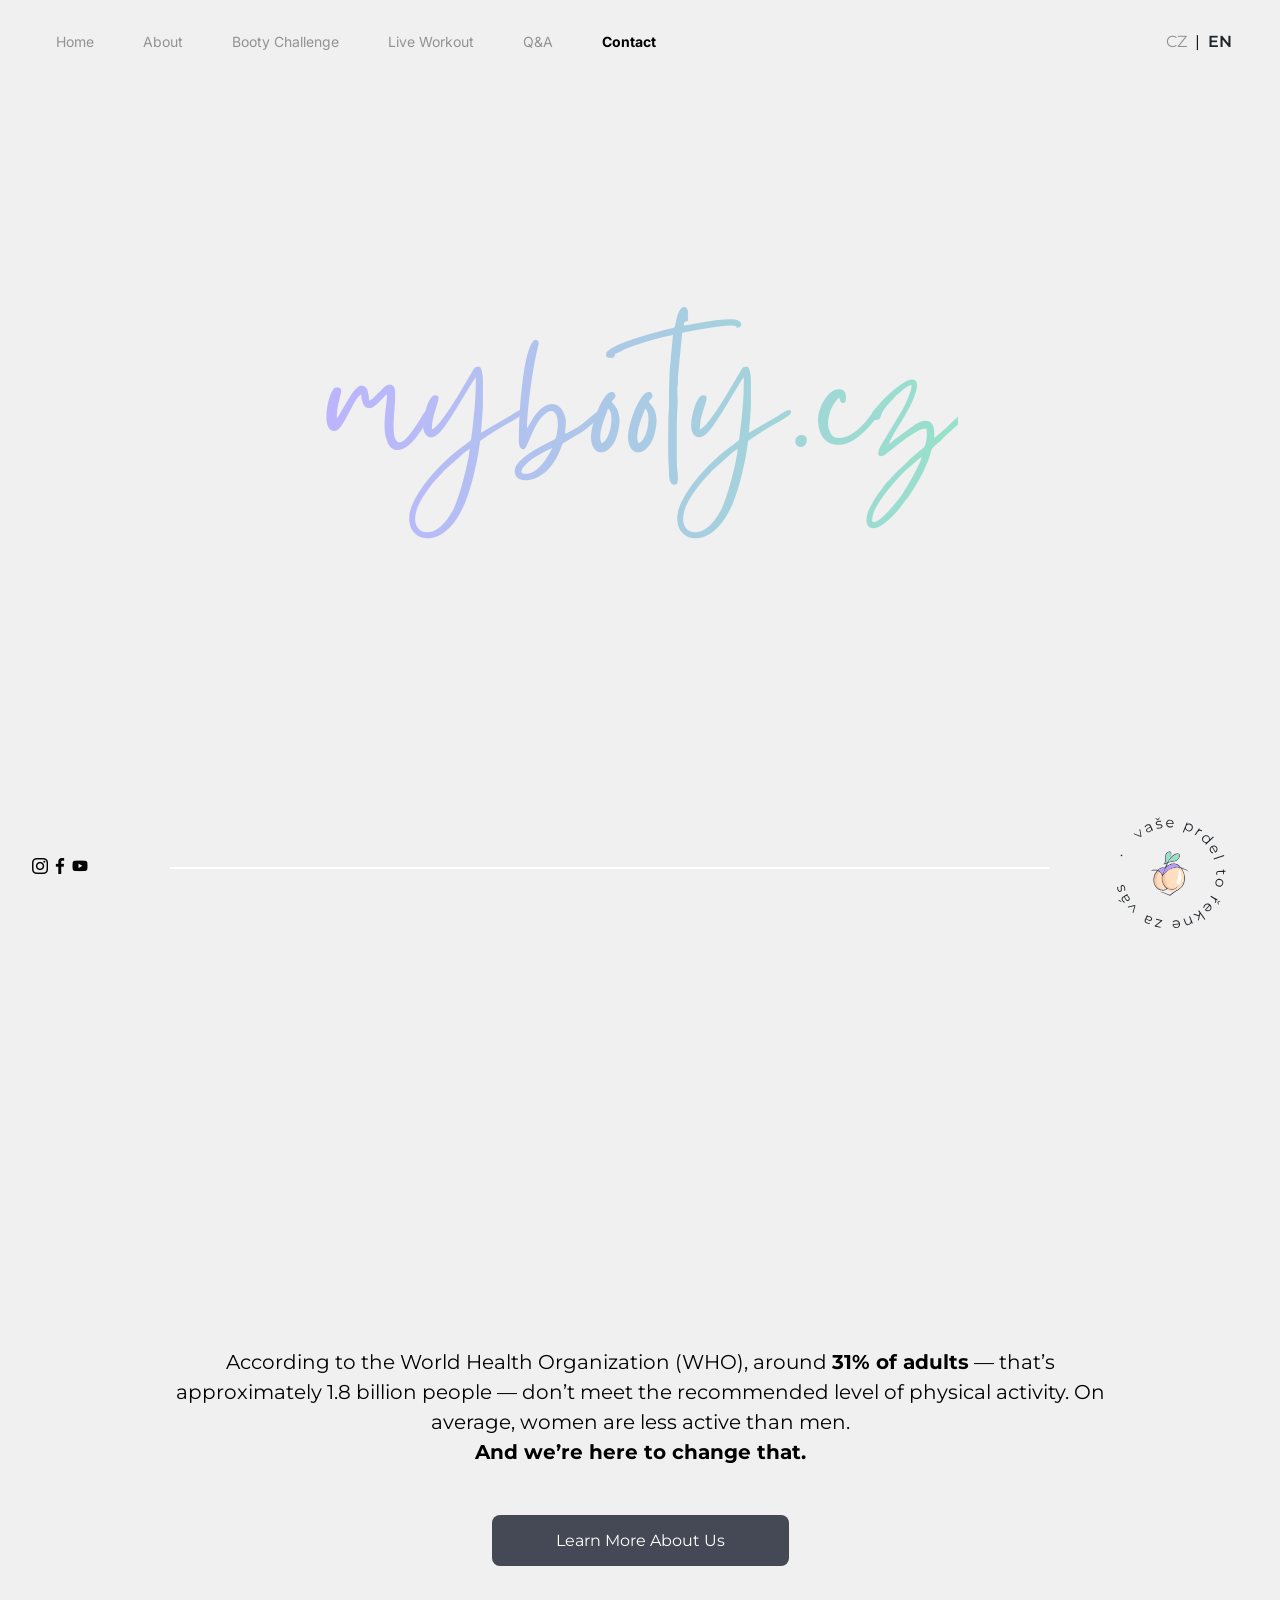
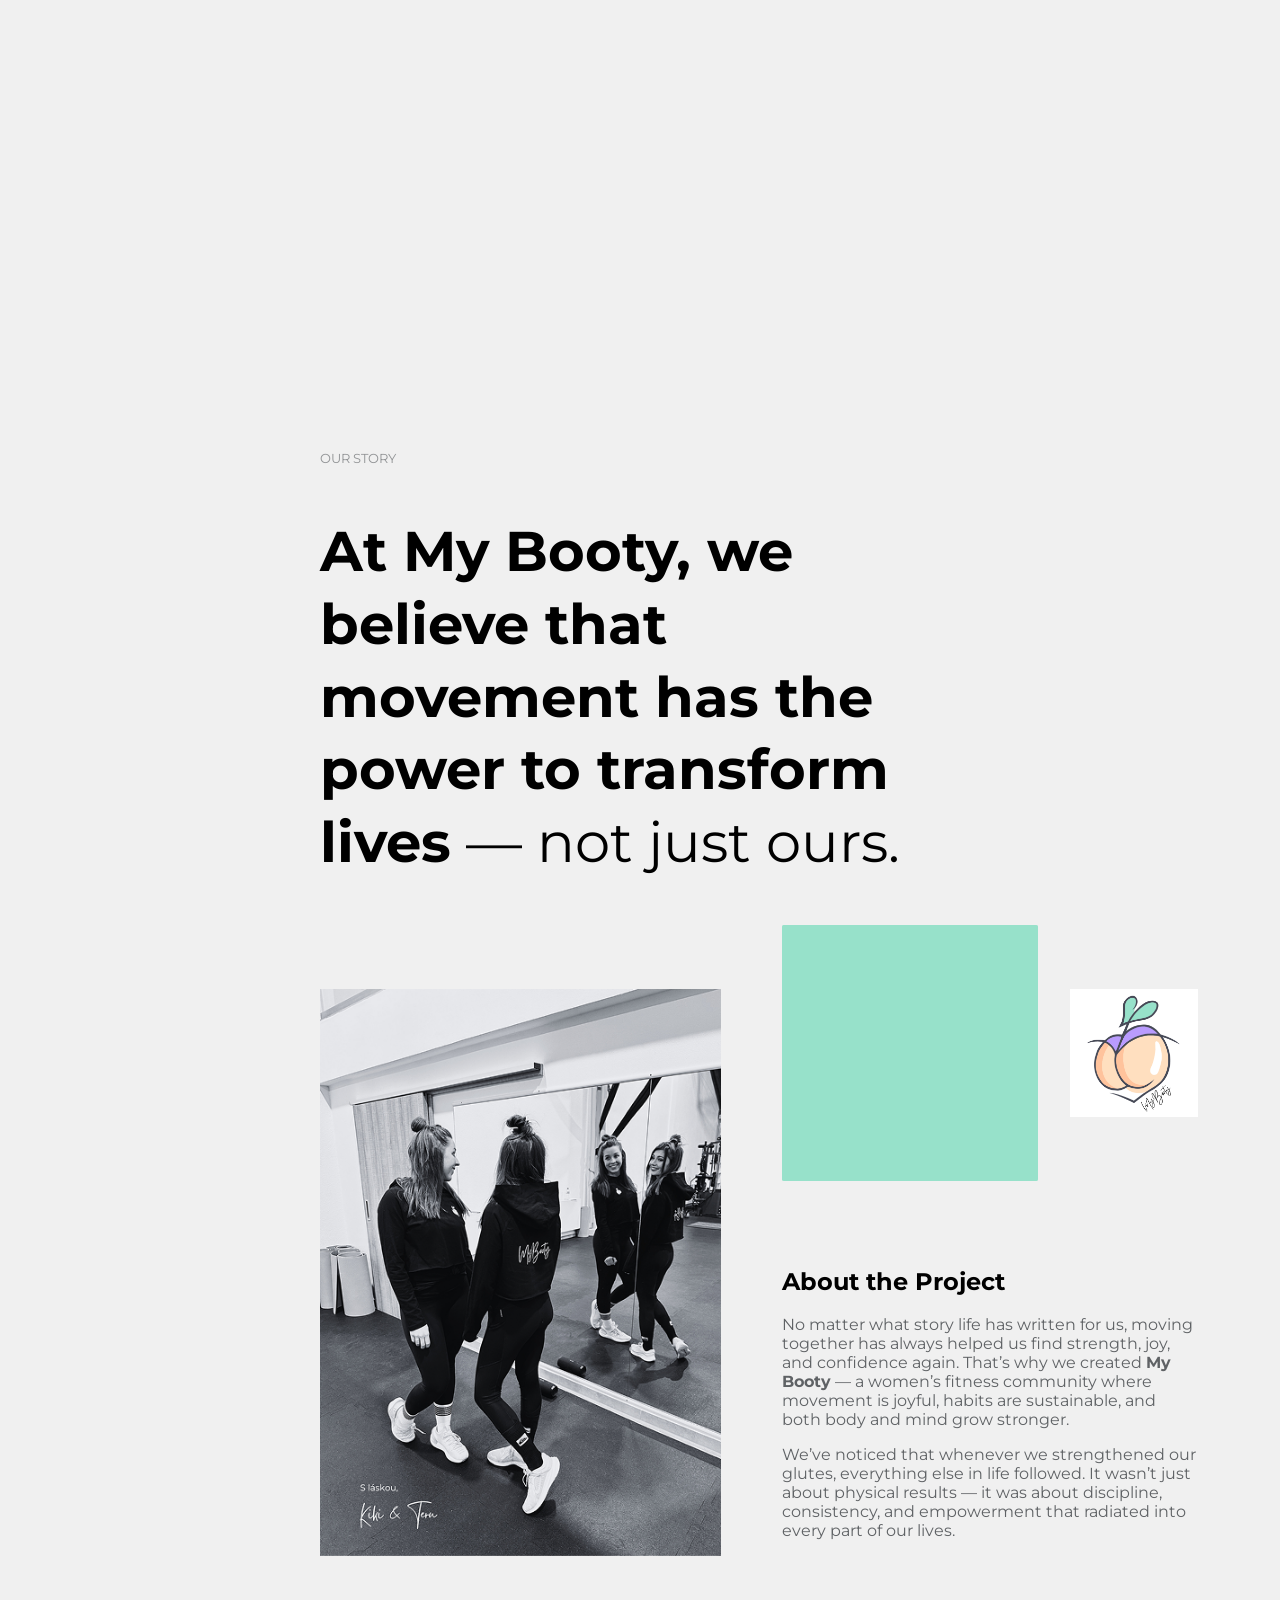
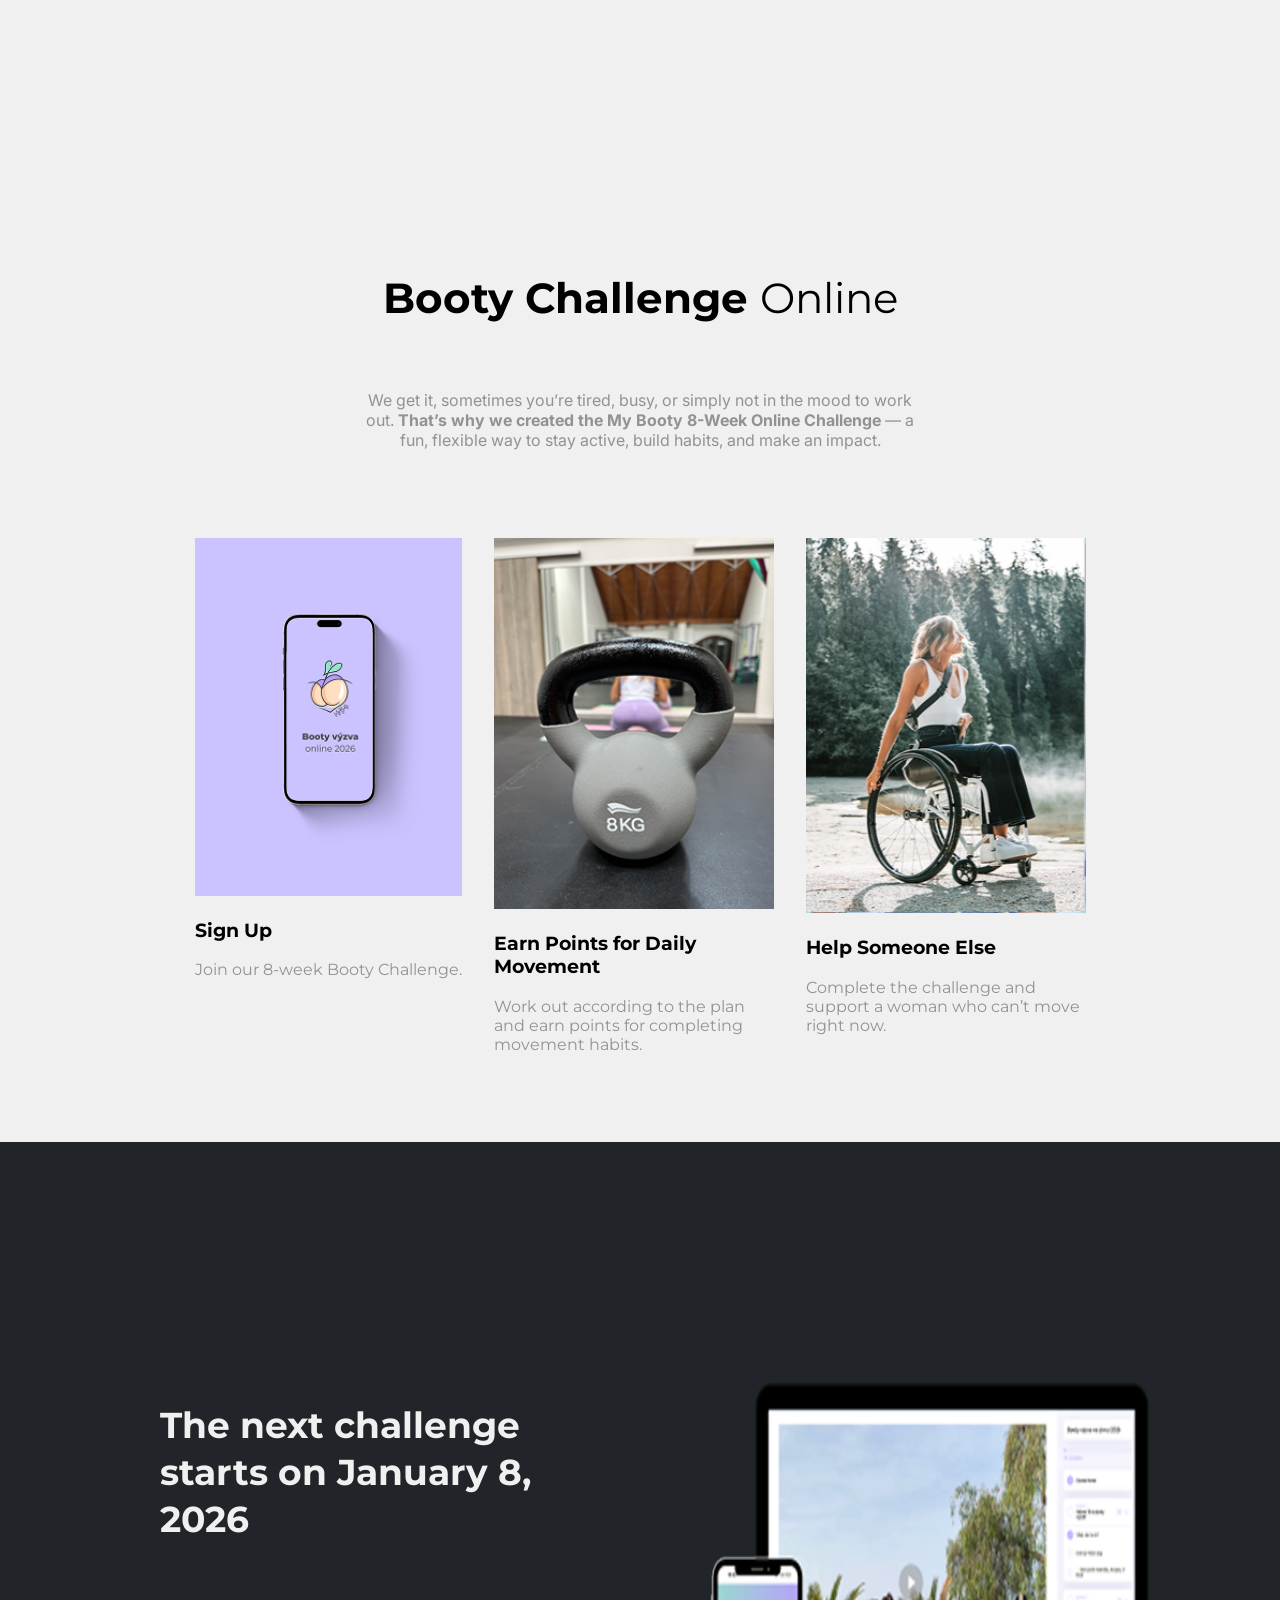
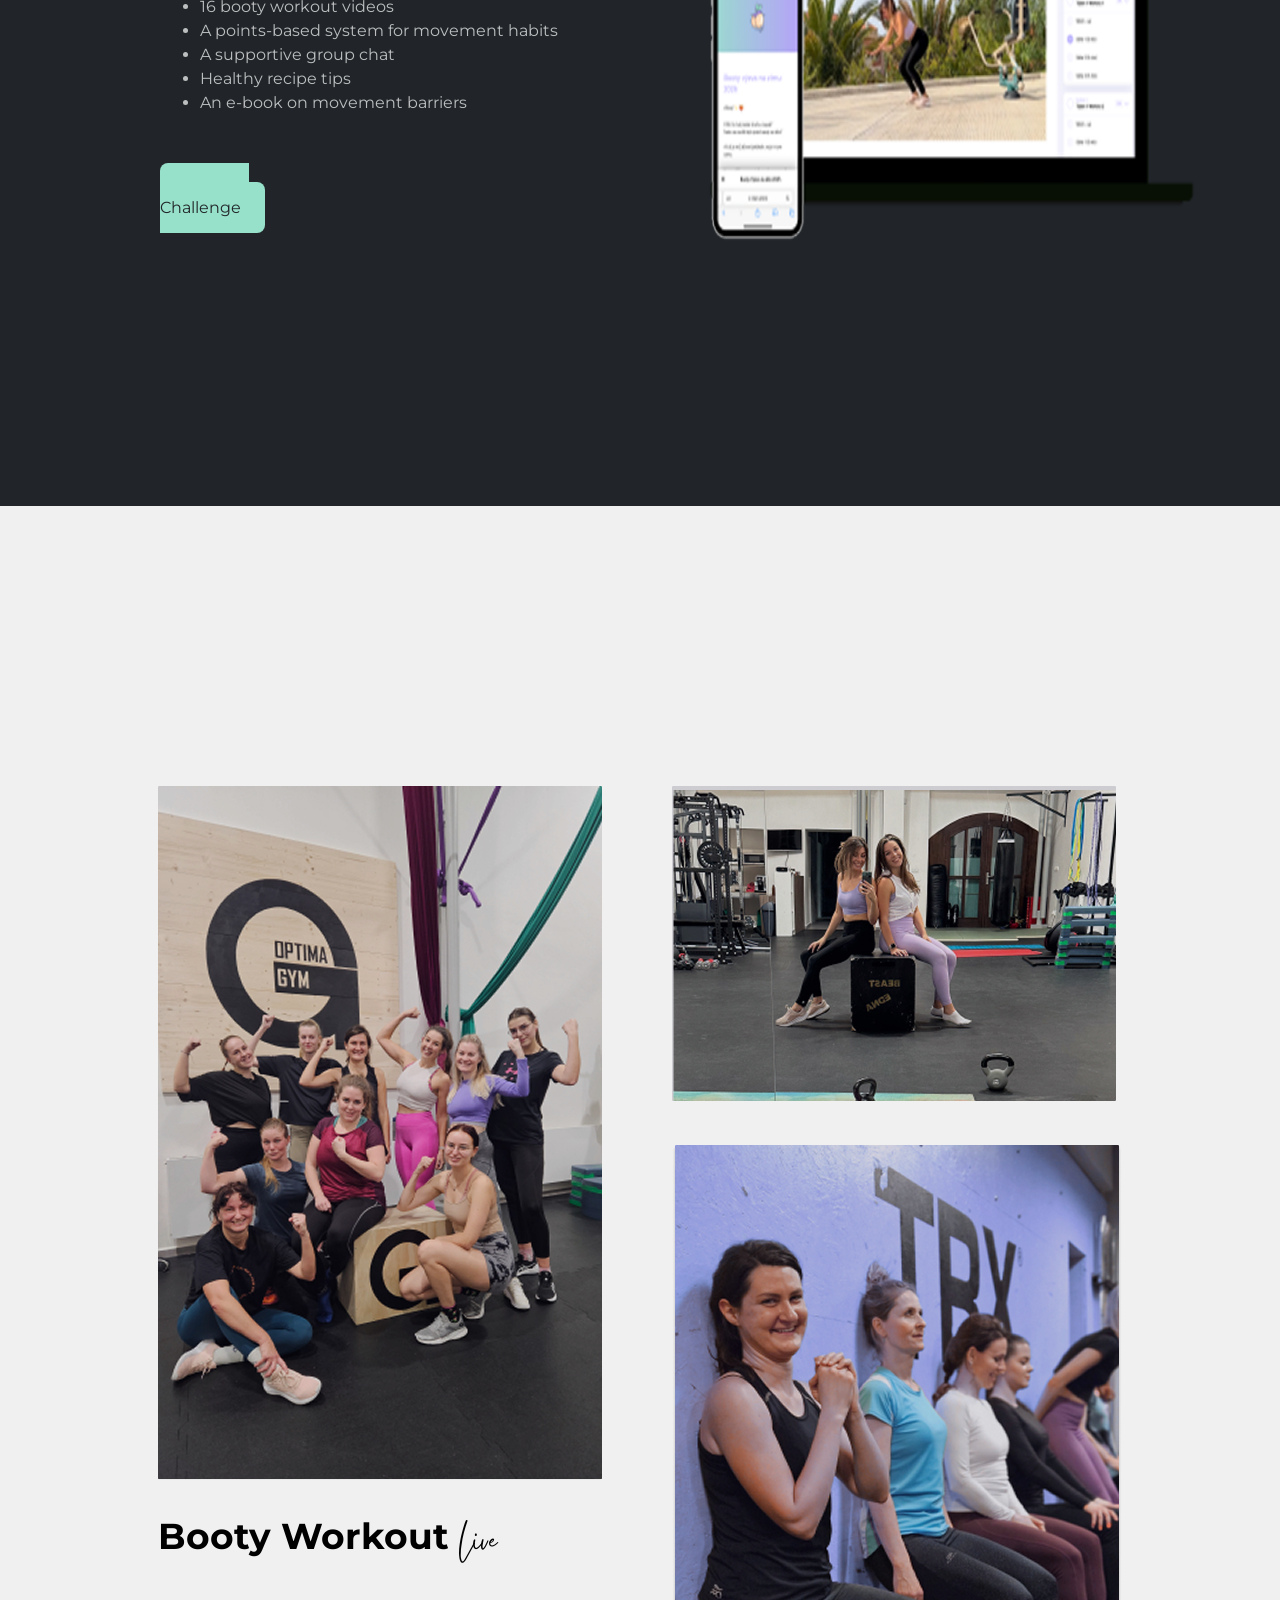
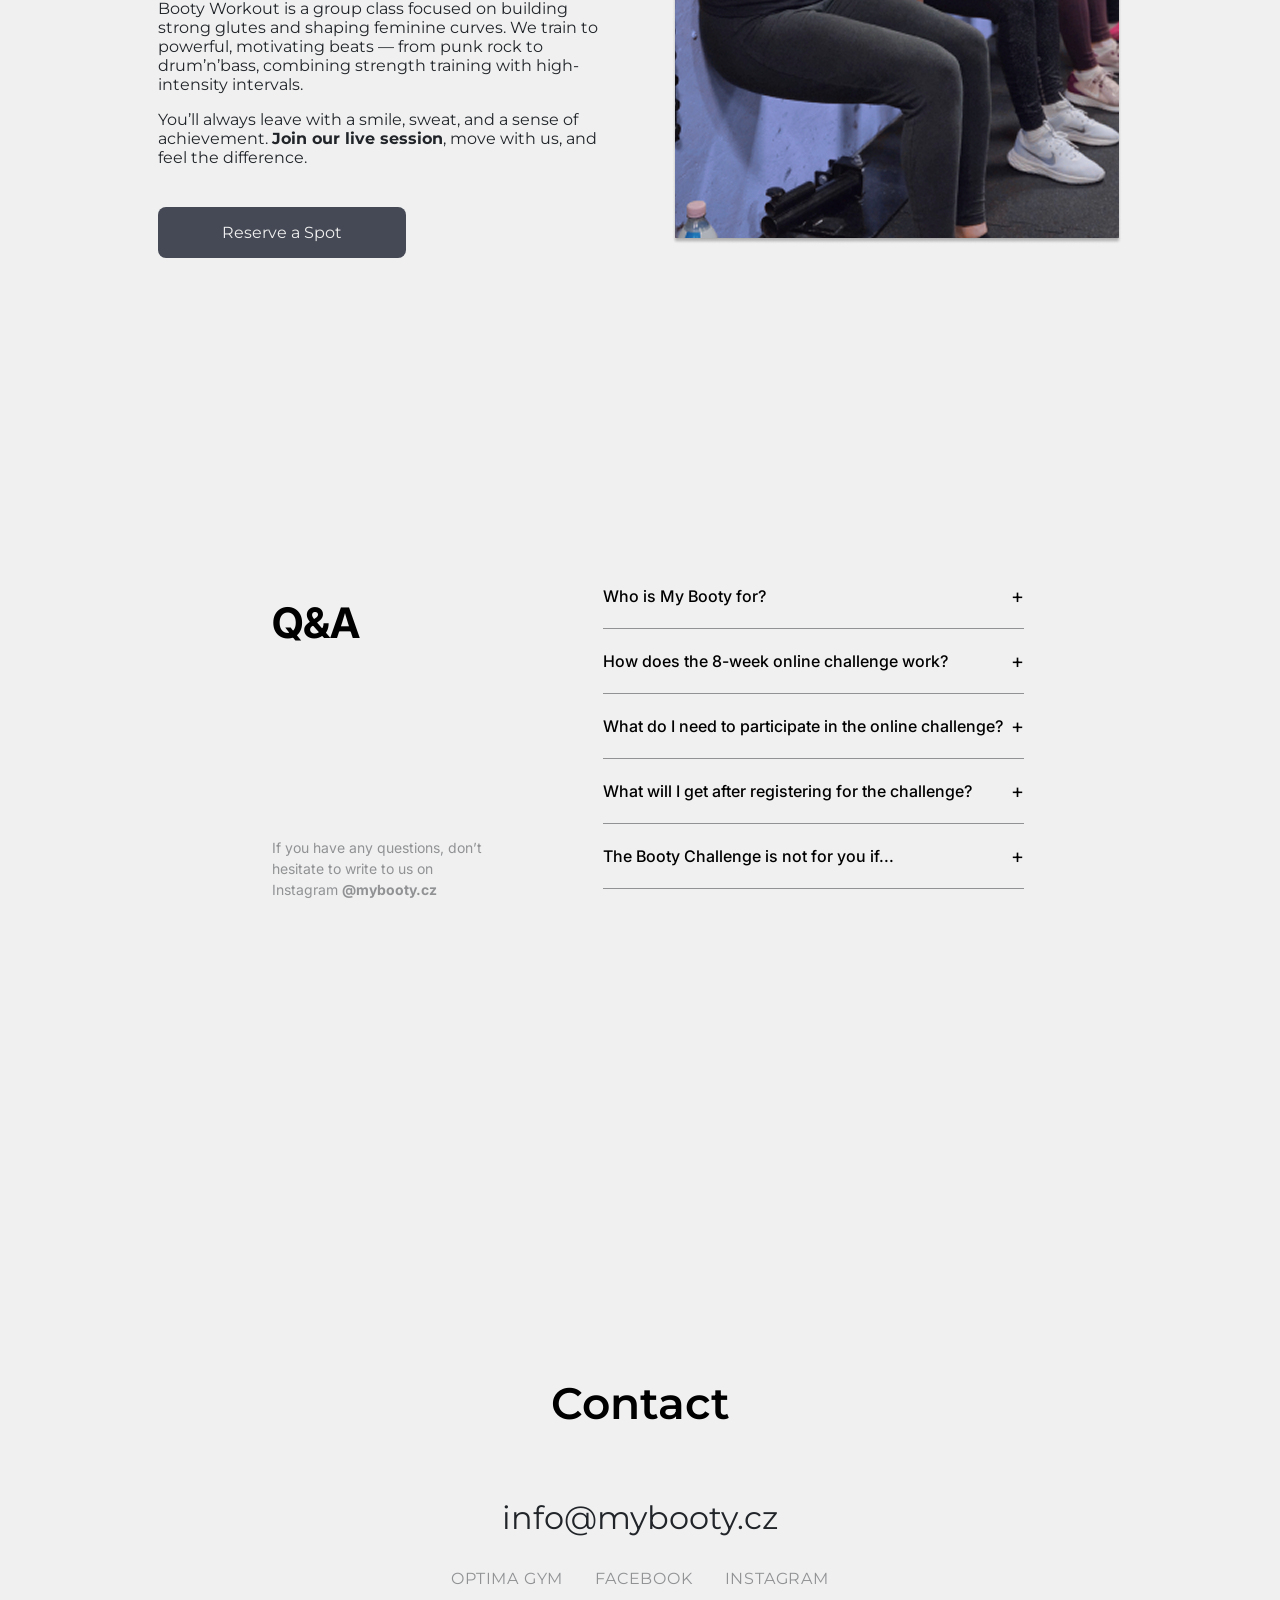
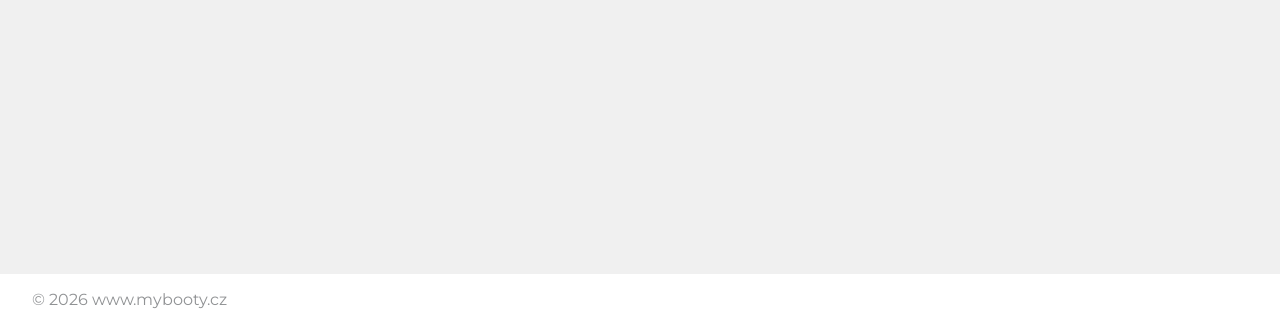
==== commit 59f0ac4a: "pridane nejake upravy" ====
--- a/indexEng.html
+++ b/indexEng.html
@@ -179,7 +179,7 @@
           <img src="img/lv-left.png" alt="" />
         </div>
         <div class="down">
-          <h2><strong>Booty</strong> Workout <span>Live</span></h2>
+          <h2>Booty Workout <span>Live</span></h2>
           <p>
             Booty Workout is a group class focused on building strong glutes and shaping feminine curves. We train to powerful, motivating beats — from punk rock to drum’n’bass, combining strength training with high-intensity intervals.
           </p>
--- a/style.css
+++ b/style.css
@@ -16,6 +16,7 @@
     --booty-green-500: #7fd6bc; /* hover */
   --booty-green-600: #66c9aa; /* active */
   --font-family: "Montserrat", sans-serif;
+  --Inter: "Inter", sans-serif;
 }
 .navbar-mobile {
   display: none;
@@ -39,6 +40,7 @@
 }
 .swap {
   max-width: 100% !important;
+  margin-top: 100px;
 }
 html,
 body {
@@ -63,7 +65,7 @@
   font-size: 16px;
 }
 nav ul li a{
-  font-family: "Inter", sans-serif;
+  font-family: var(--Inter);
   font-size: 14px;
 
 }
@@ -101,7 +103,7 @@
 .lang-switch {
   display: flex;
   align-items: center;
-  margin-right: 32px;
+  margin-right: 64px;
   gap: 8px;
 }
 .mybooty .logo {
@@ -132,6 +134,7 @@
 .socials {
   margin-left: 32px;
   min-width: 64px;
+  margin-right: 64px;
 }
 .split {
   display: flex;
@@ -151,7 +154,7 @@
 .body-big {
   font-size: 20px;
   line-height: 150%;
-  max-width: 920px;
+  max-width: 950px;
   margin-bottom:48px ;
 }
 .btn-about, .live-workout .btn {
@@ -248,6 +251,7 @@
 .text {
   max-width: 560px;
   color: #5f6265;
+  font-family: var(--Inter);
 }
 .challenge .down {
   display: flex;
@@ -281,7 +285,8 @@
   display: flex;
   flex-direction: column;
   justify-content: center;
-  align-items: center;
+  align-items: flex-start;
+  margin-left: 160px;
 }
 .joinUs .right {
   width: 60%;
@@ -358,6 +363,7 @@
 }
 .live-workout h2 span {
   font-family: "Gistesy", sans-serif;
+  font-weight: normal;
 }
 .live-workout p {
   color: var(--text-1000);
@@ -382,7 +388,7 @@
   margin: 0 20vw 0;
   padding-left: 16px;
   min-height: 350px;
-  font-family: "Inter", sans-serif;
+  font-family: var(--Inter);
 }
 
 .faq-left h2 {
@@ -423,10 +429,16 @@
 }
 
 .faq-right .plus {
-  font-size: 32px;
+  font-size: 20px;
   transition: transform 0.2s ease;
-}
-
+  font-weight: normal;
+}
+.faq-right .plus:hover{
+  font-weight: 600;
+}
+.faq-right .plus:active{
+  font-weight: 800;
+}
 .faq-right details[open] .plus {
   transform: rotate(45deg);
 }
@@ -434,7 +446,8 @@
 .faq-right p {
   margin-top: 16px;
   max-width: 600px;
-  color: var(--text-700);
+  color: #5F6265;
+  font-family: var(--Inter);
   font-size: 14px;
   line-height: 160%;
 }
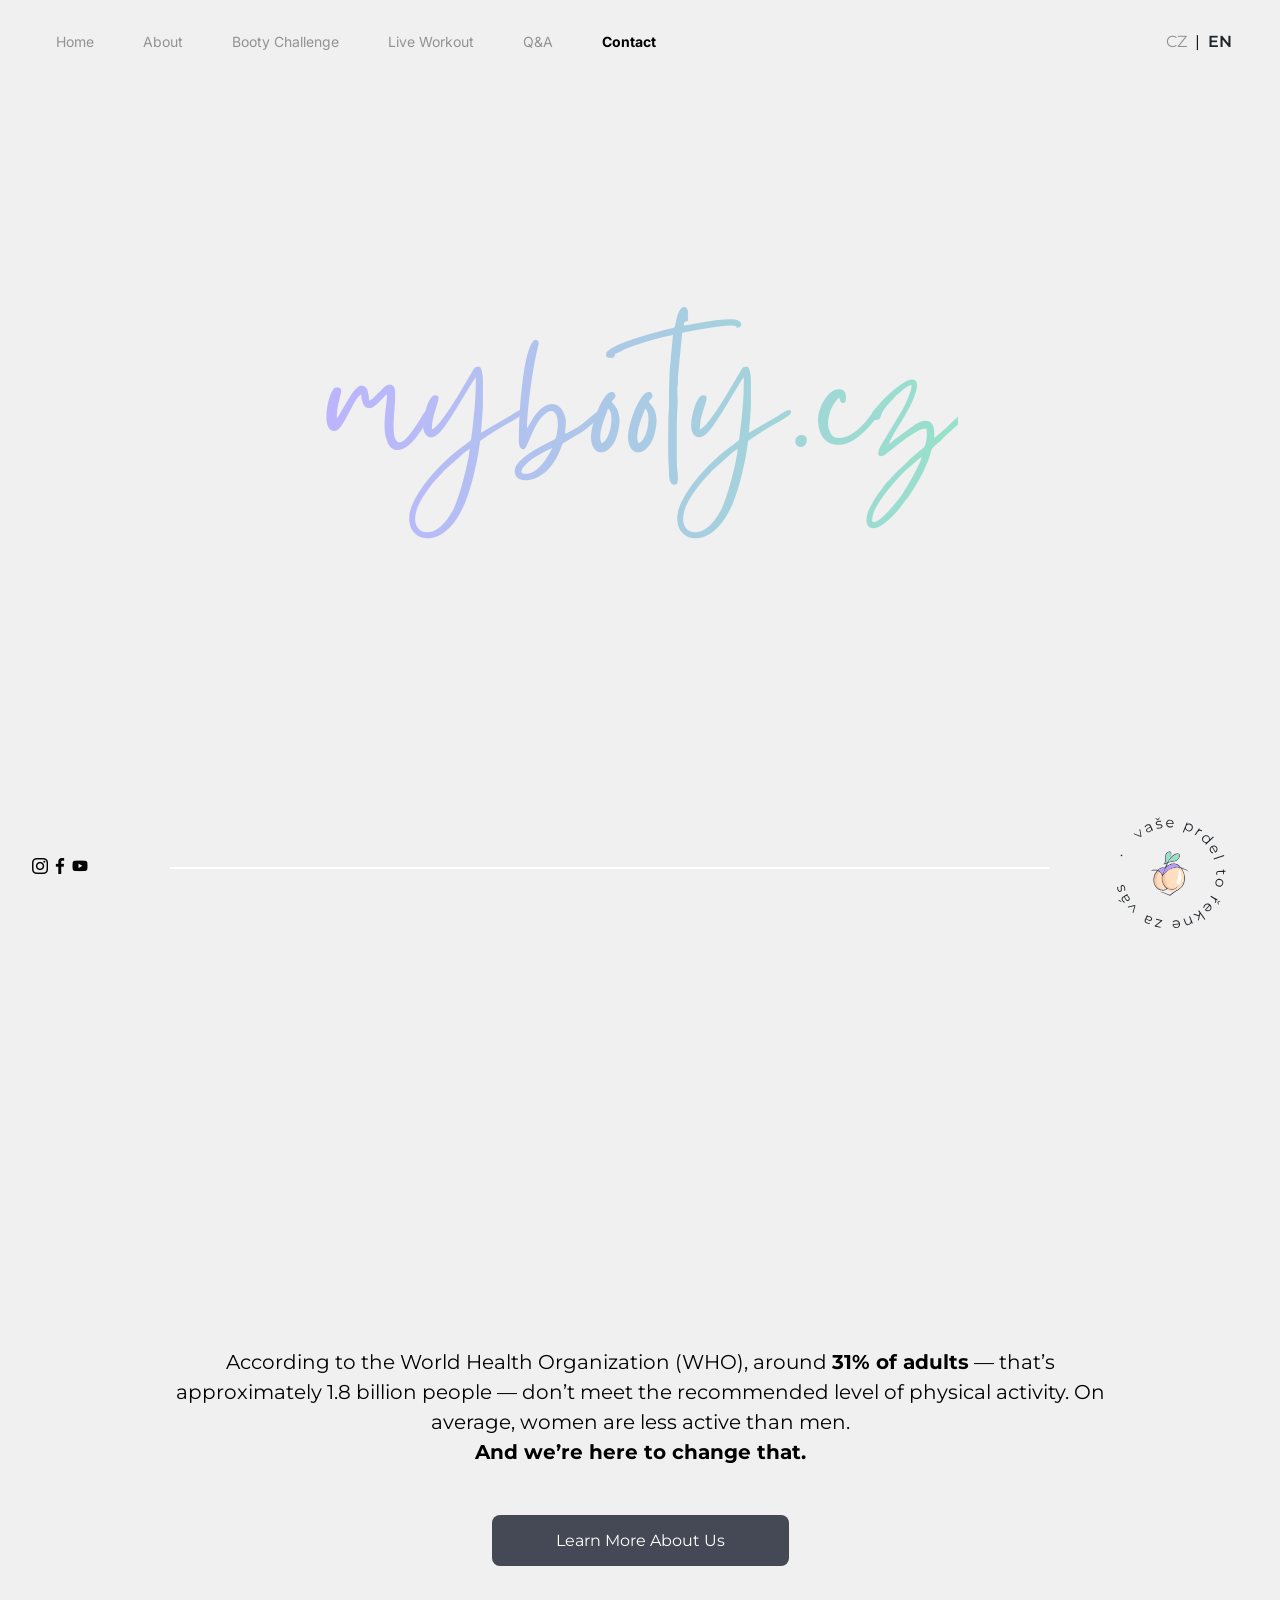
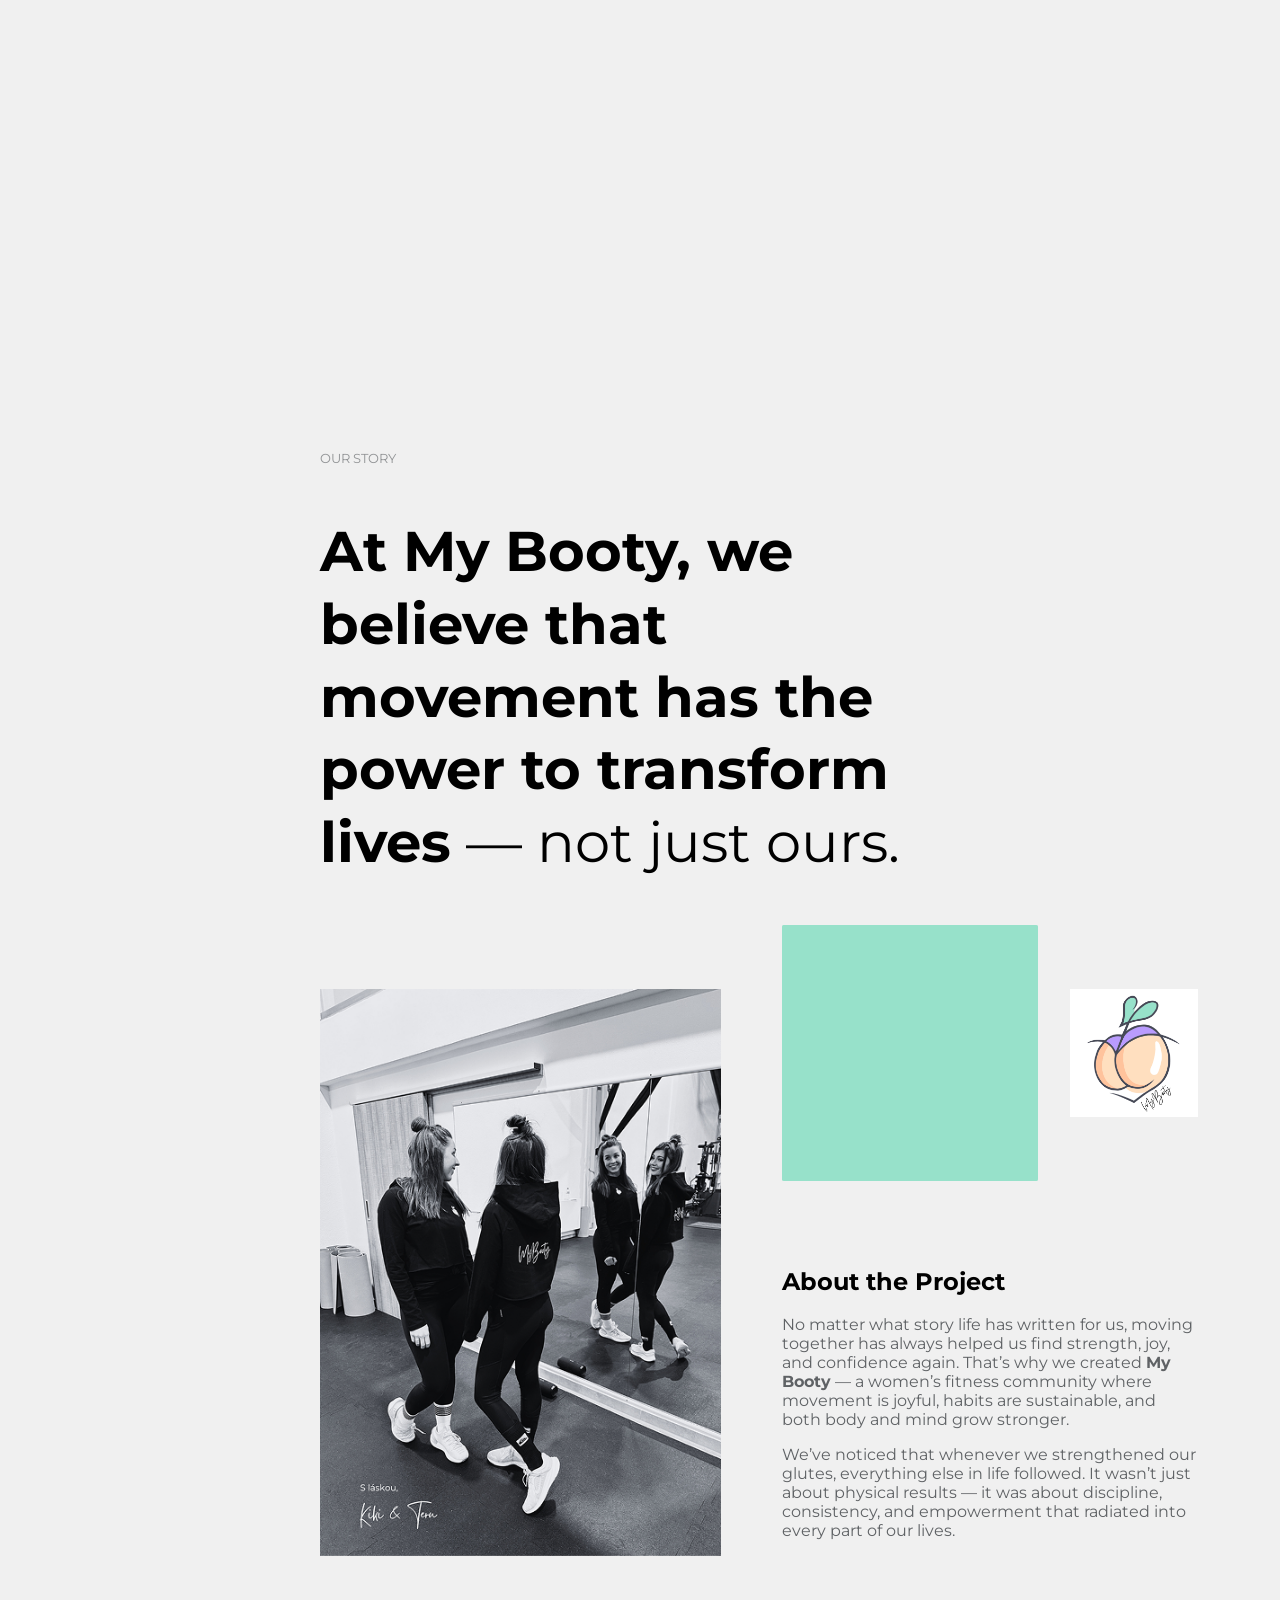
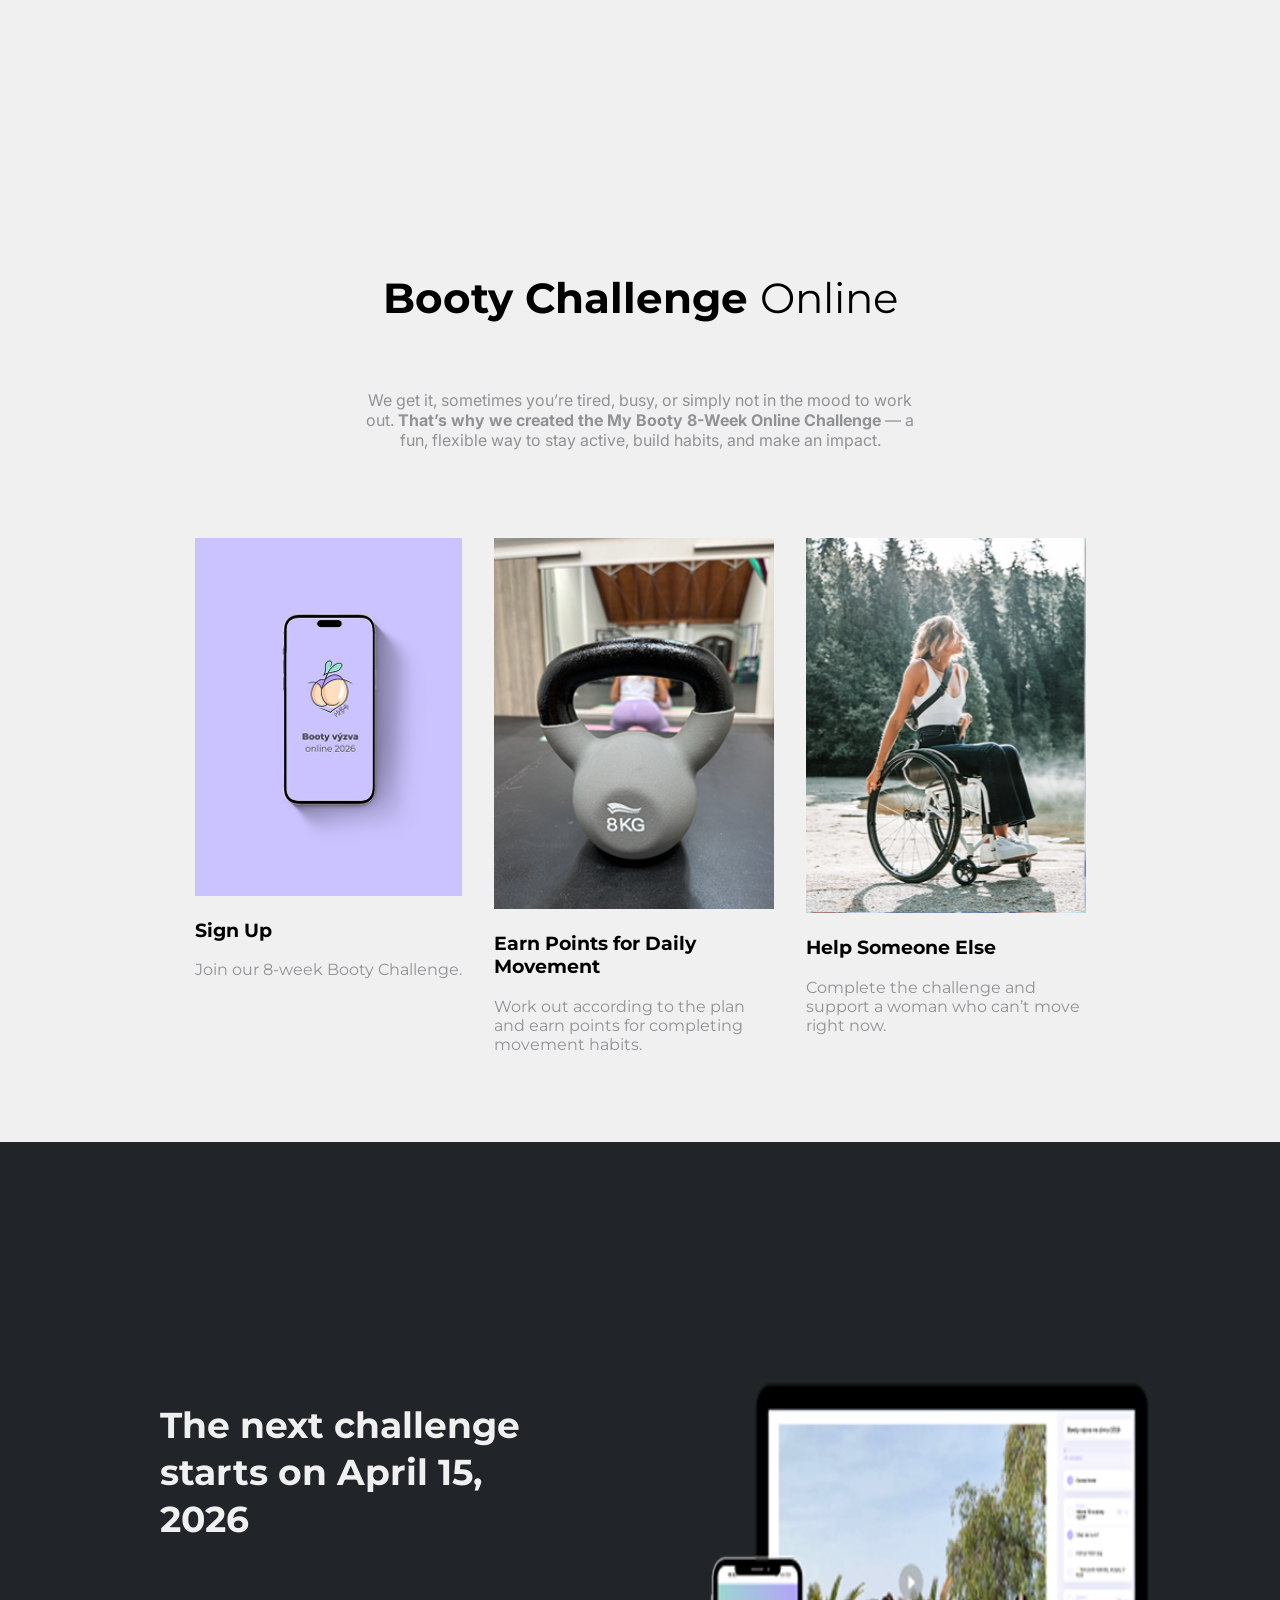
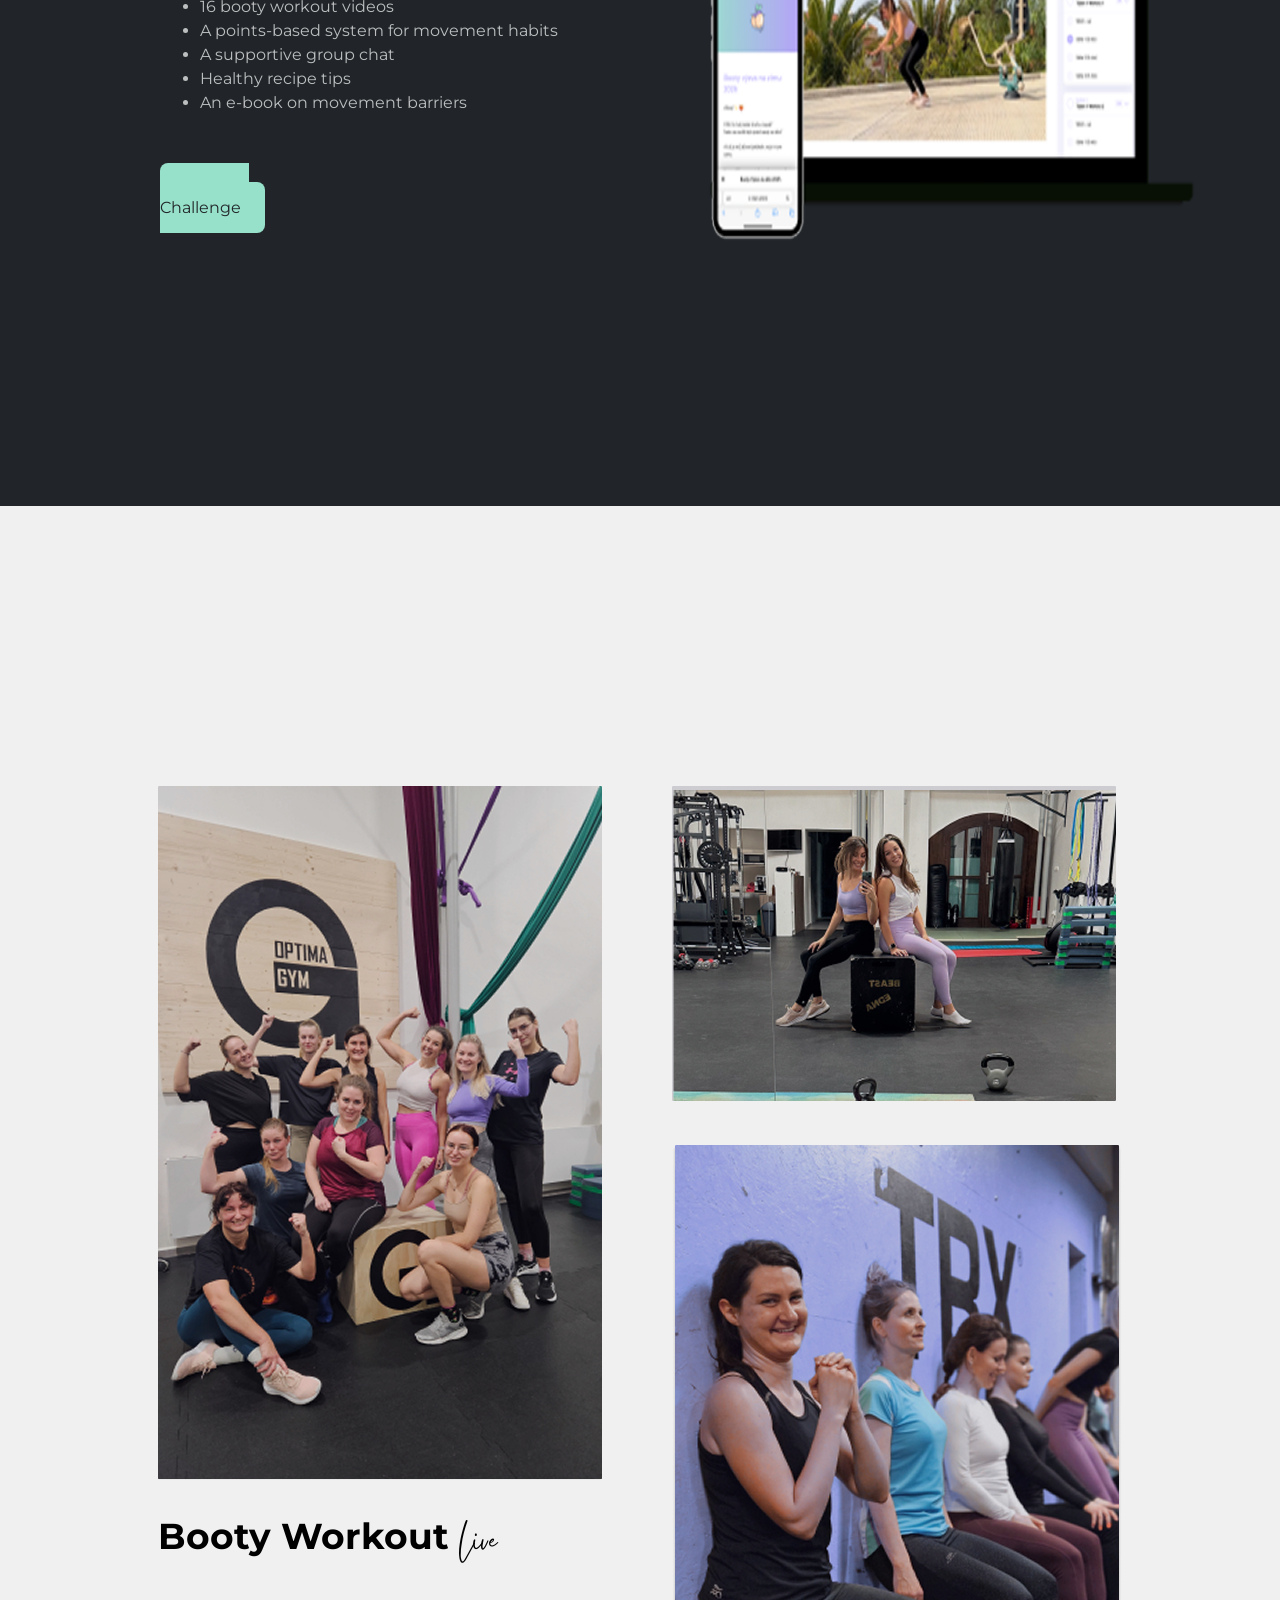
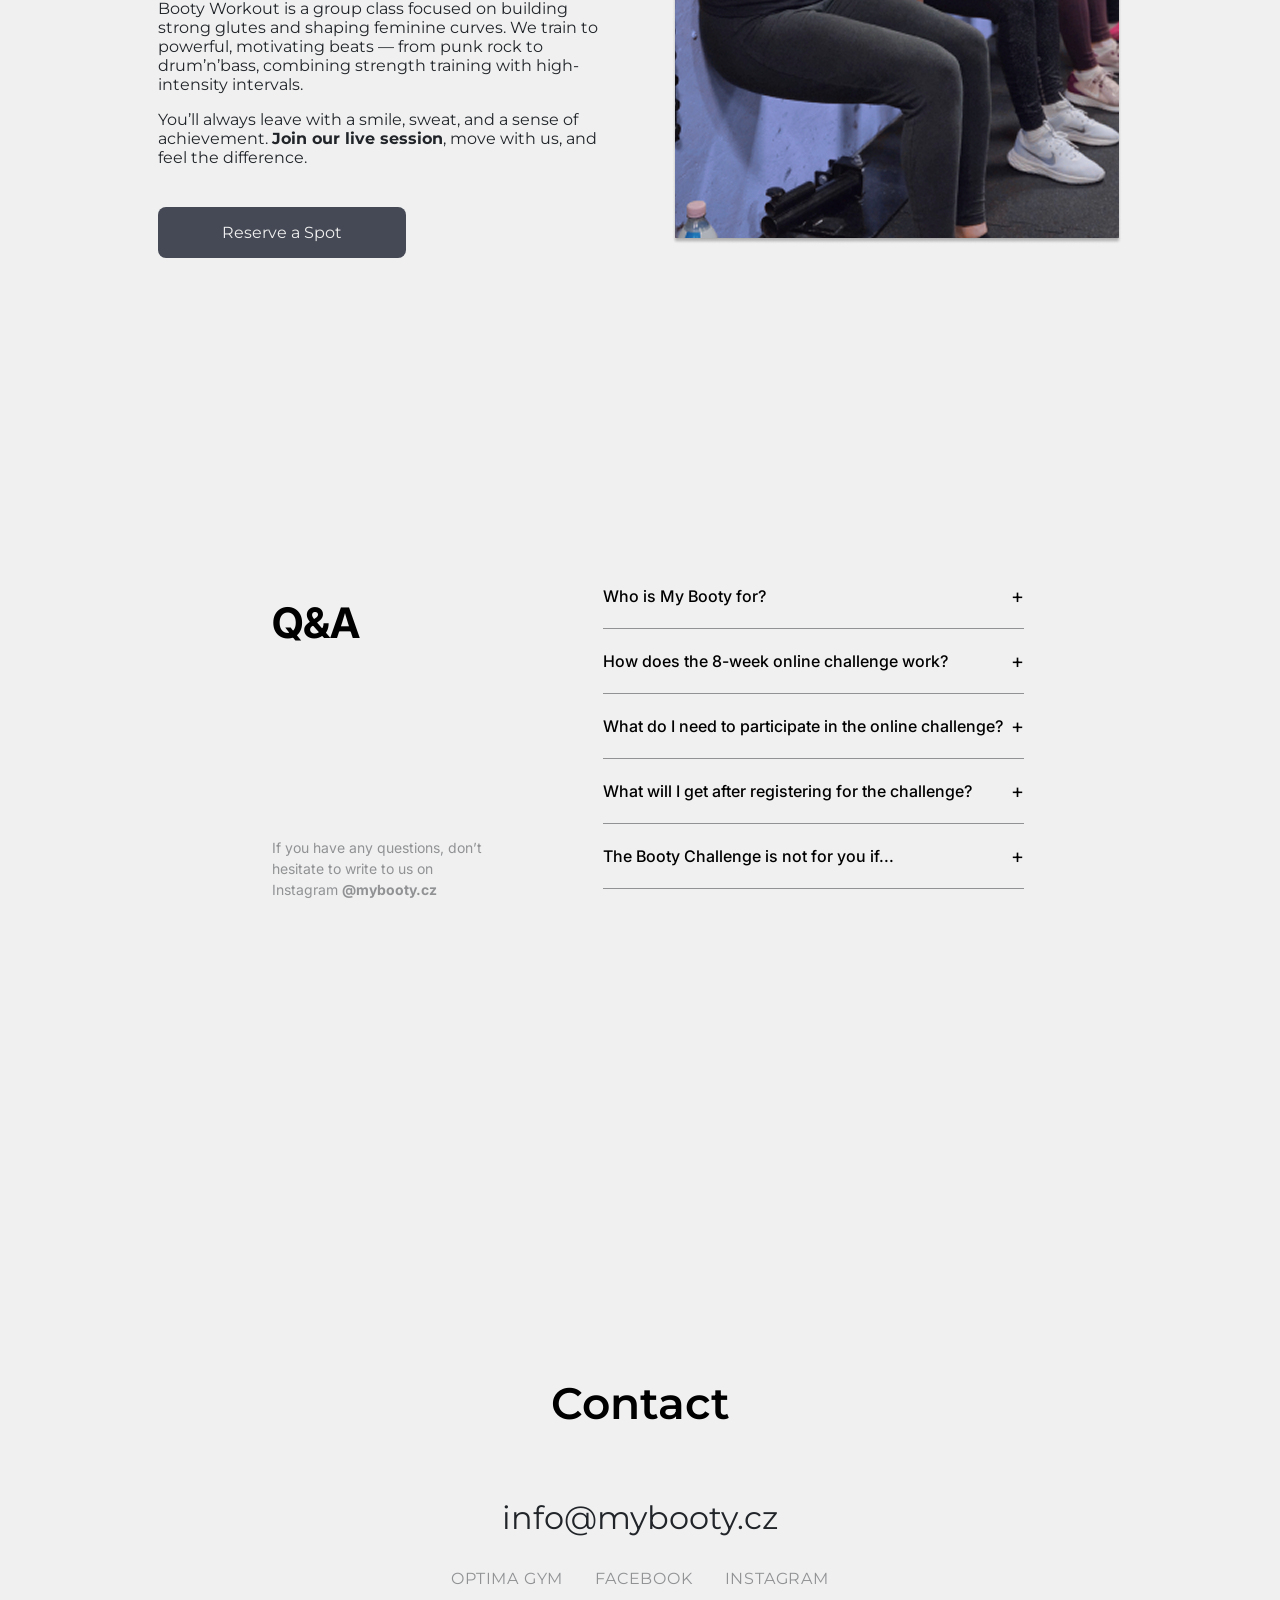
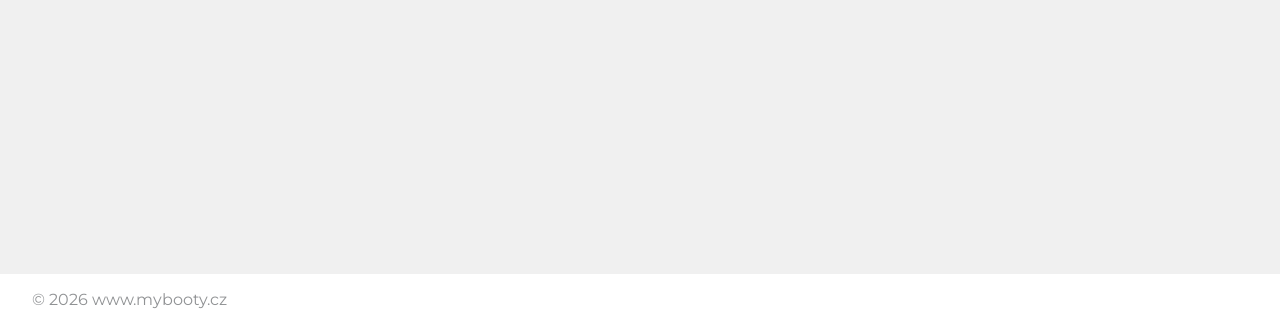
==== commit 9e4e3fd0: "změna odkazu a challange na leto 2026" ====
--- a/indexEng.html
+++ b/indexEng.html
@@ -152,7 +152,7 @@
 
       <div class="joinUs">
         <div class="left">
-          <h3>The next challenge starts on January 8, 2026</h3>
+          <h3>The next challenge starts on April 15, 2026</h3>
           <div class="carousel">
             <img src="img/Carousel.png" alt="" />
           </div>
@@ -164,7 +164,7 @@
             <li>An e-book on movement barriers</li>
           </ul>
           <div class="rezervace">
-            <a href="https://stan.store/mybooty_cz/p/booty-vzva-2026" class="btn-rezervace">Join the Challenge</a>
+            <a href="https://stan.store/mybooty_cz/p/online-booty-vzva-na-lto-2026" class="btn-rezervace">Join the Challenge</a>
           </div>
         </div>
         <div class="right">
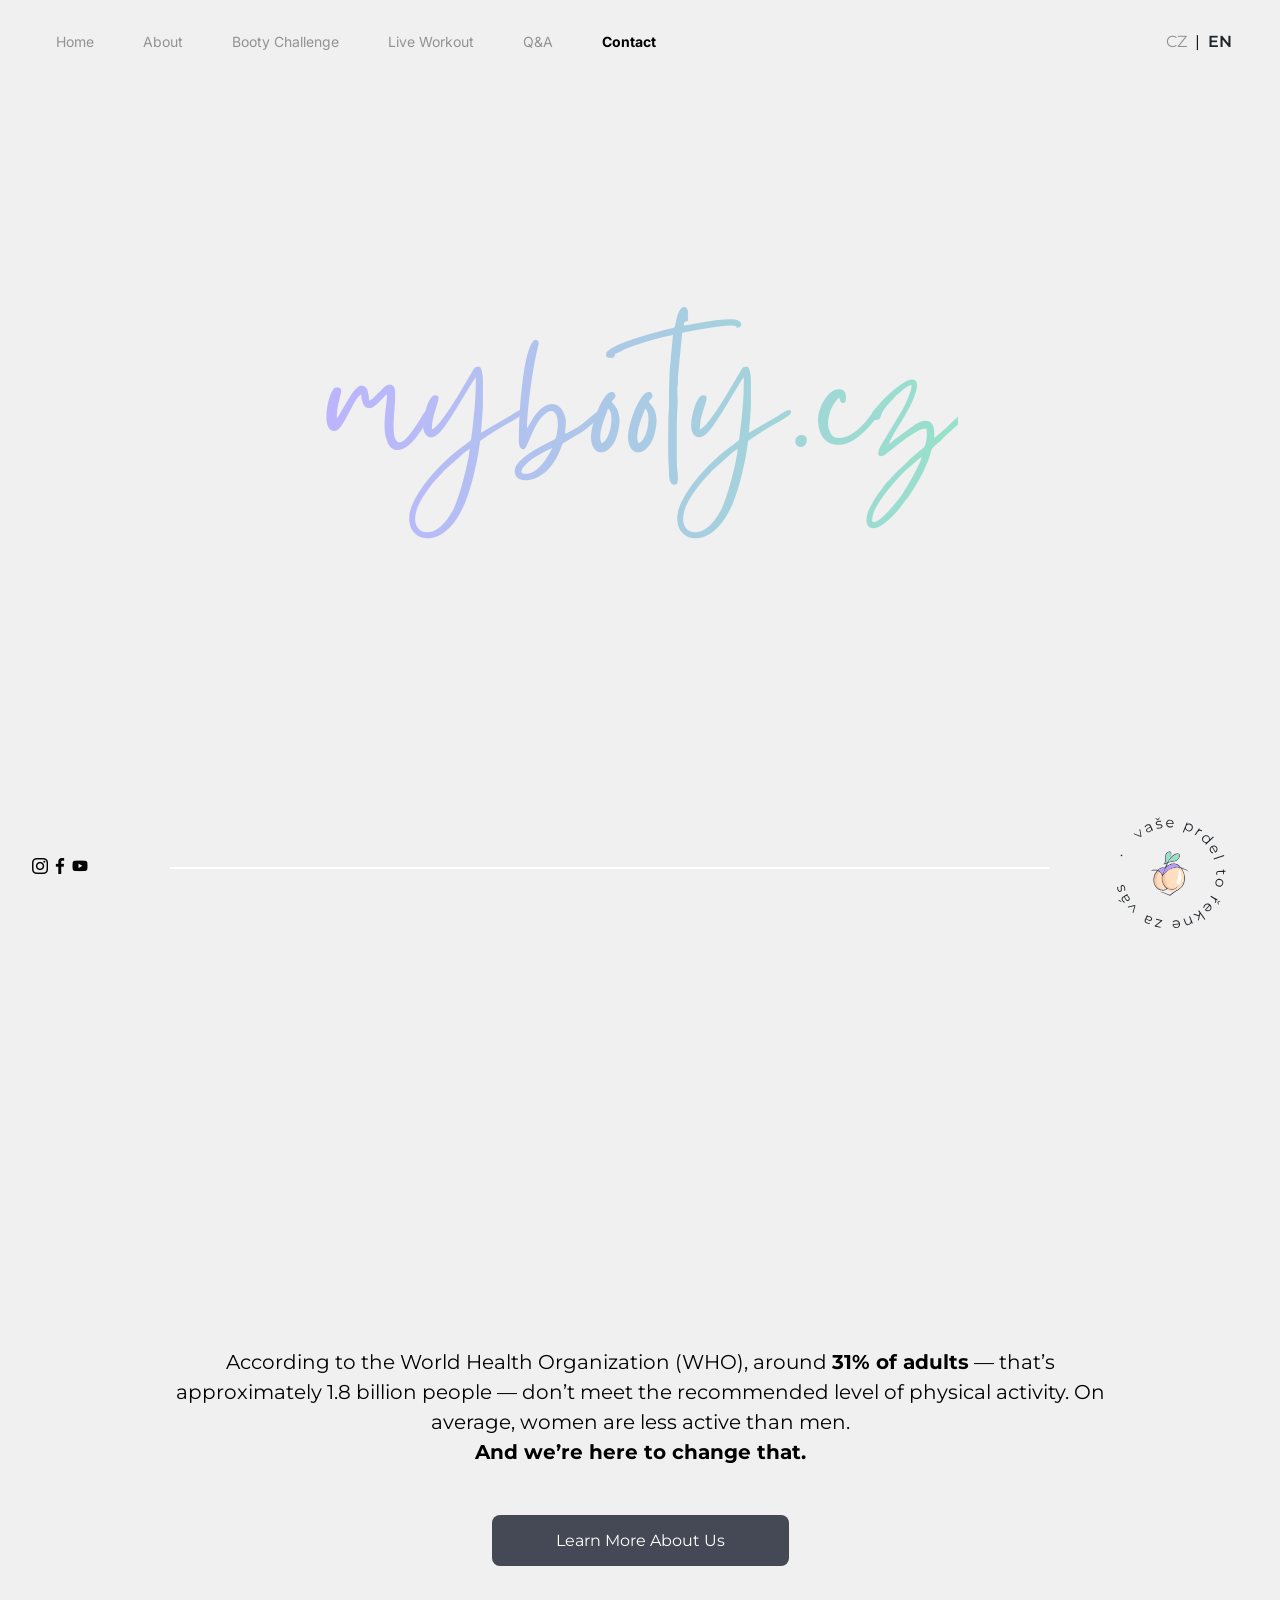
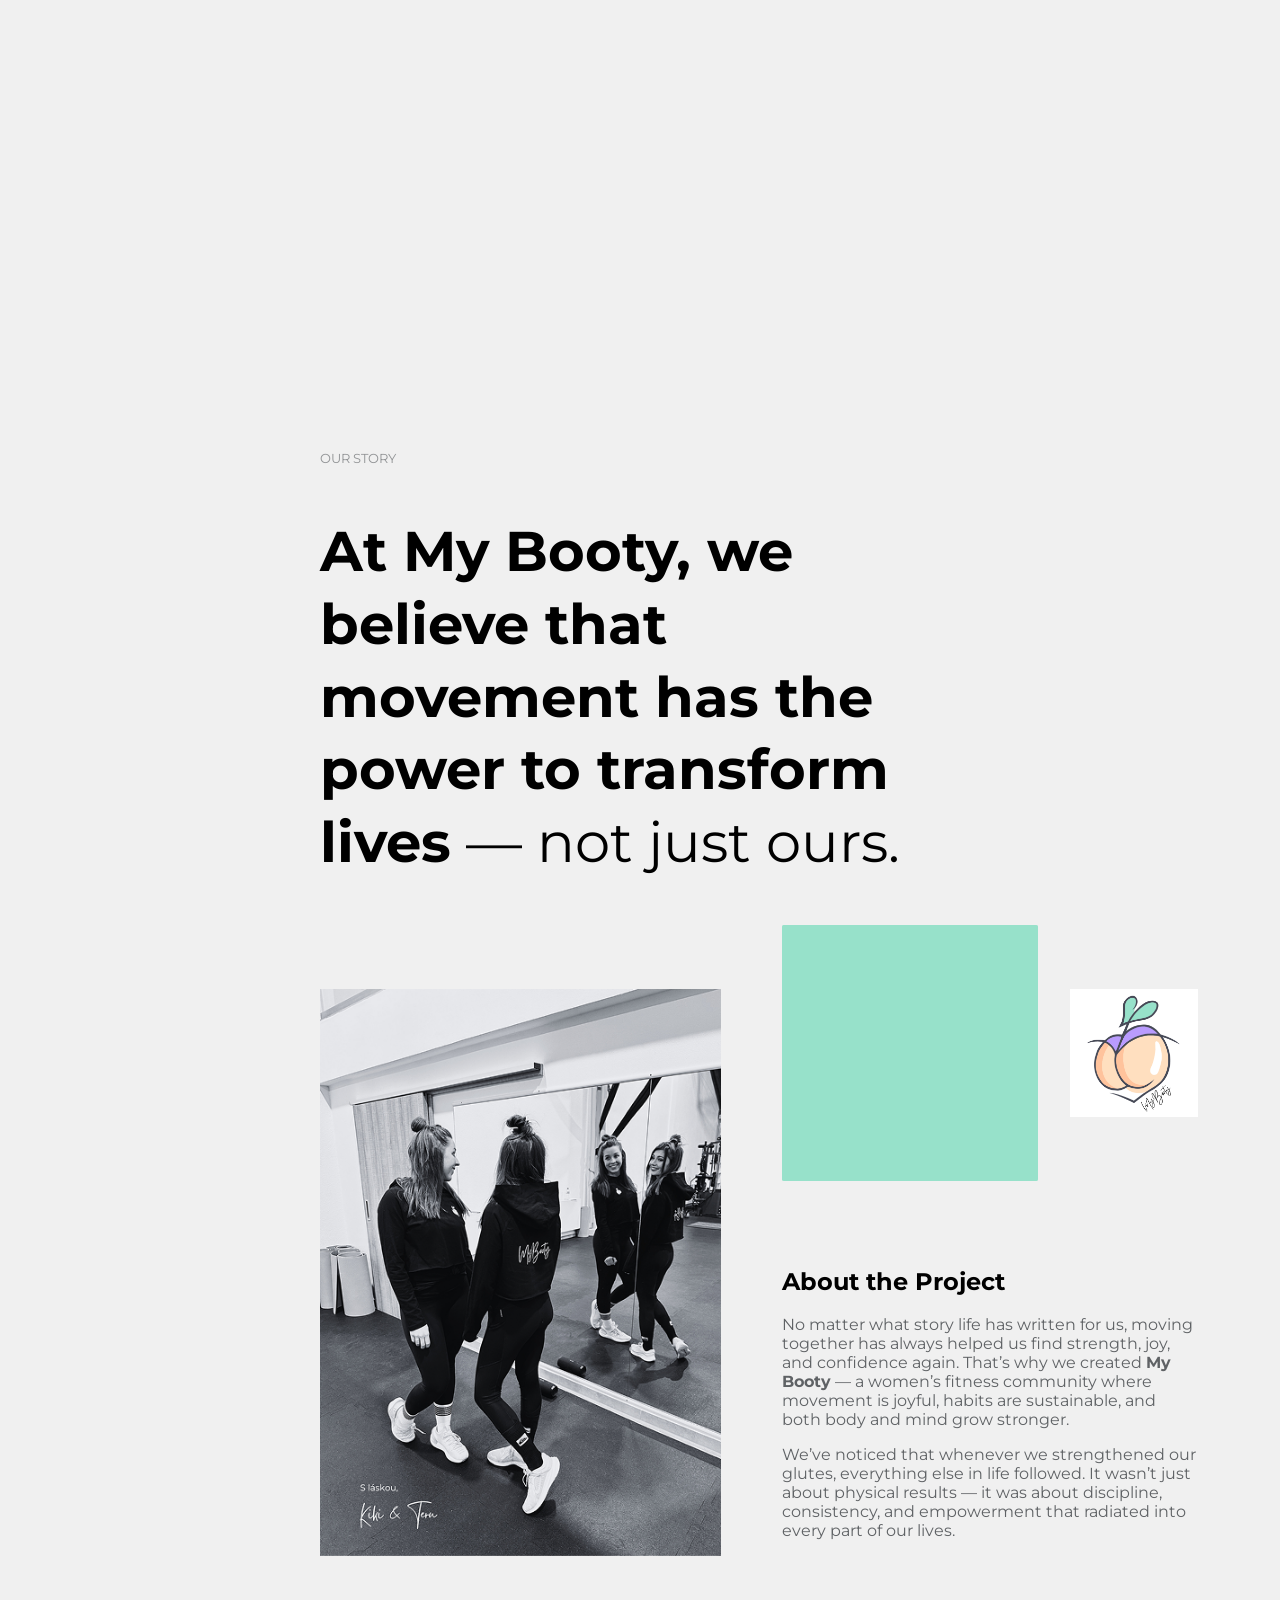
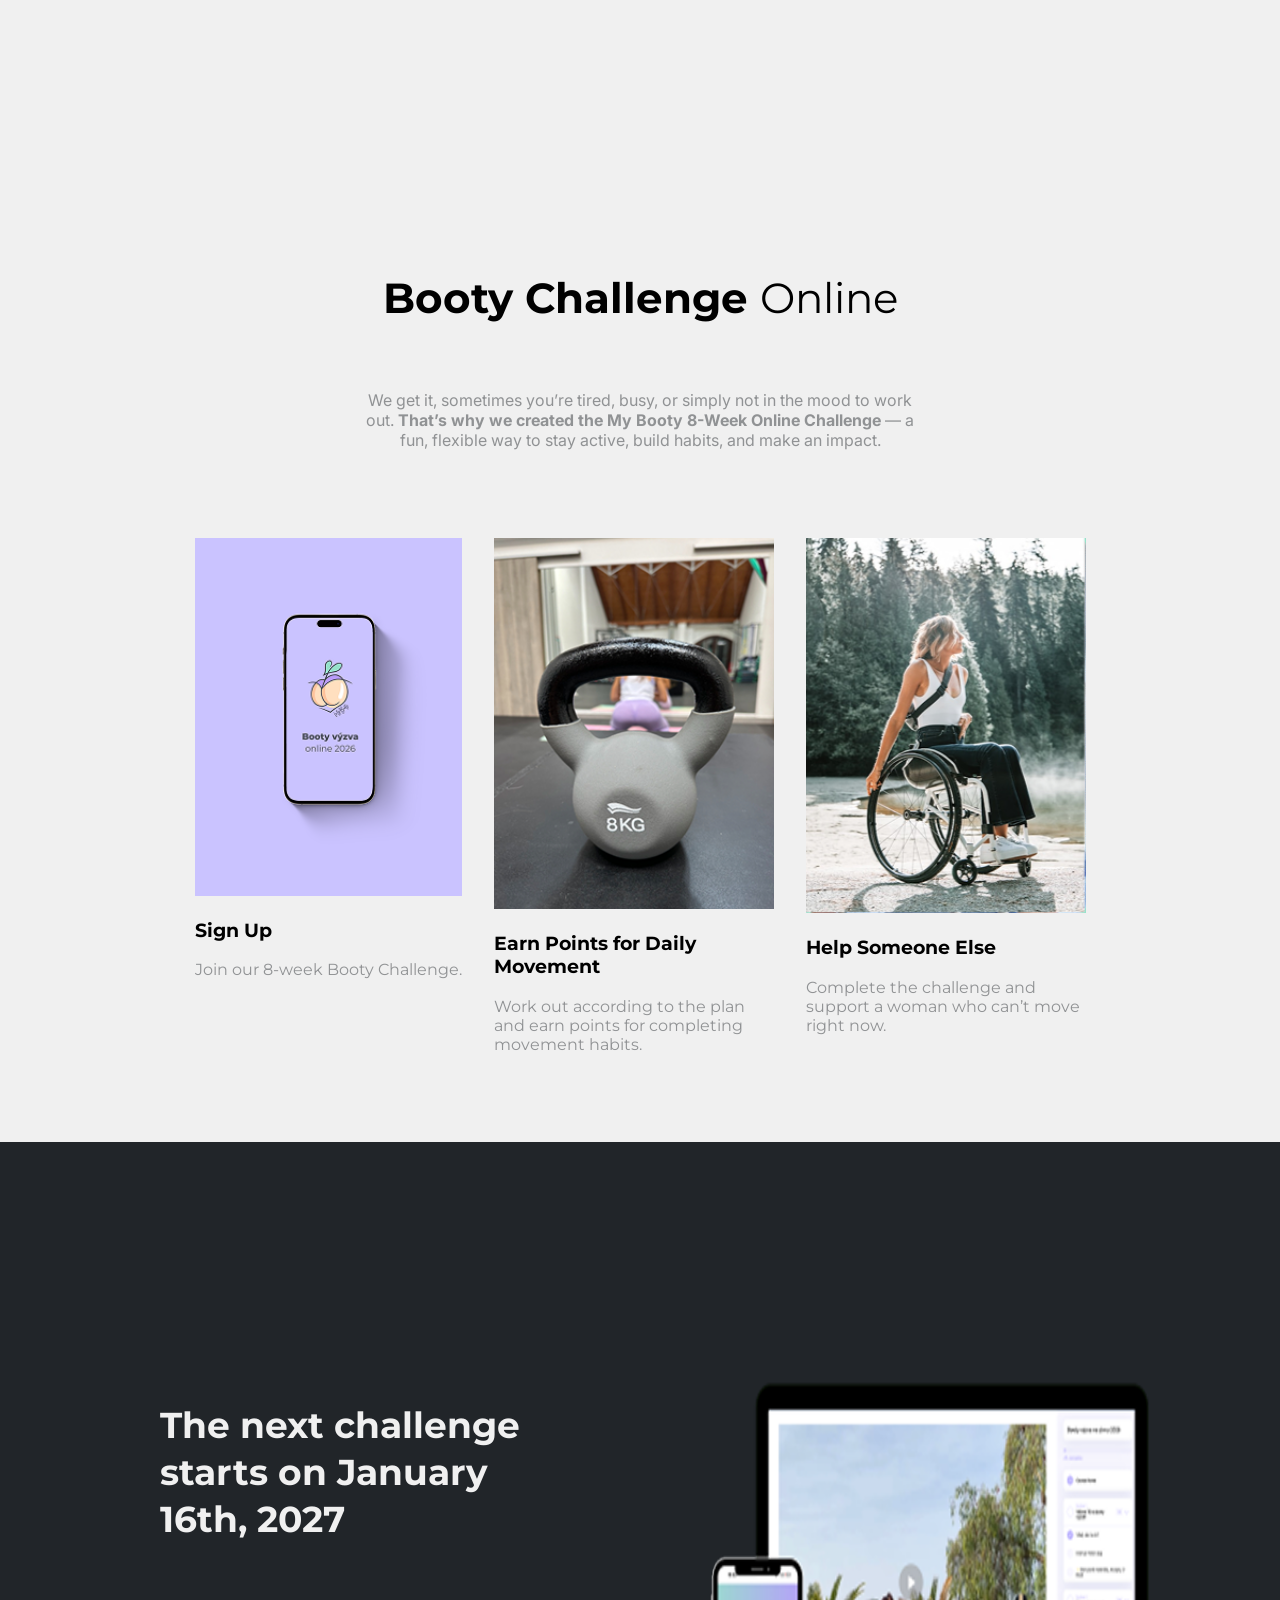
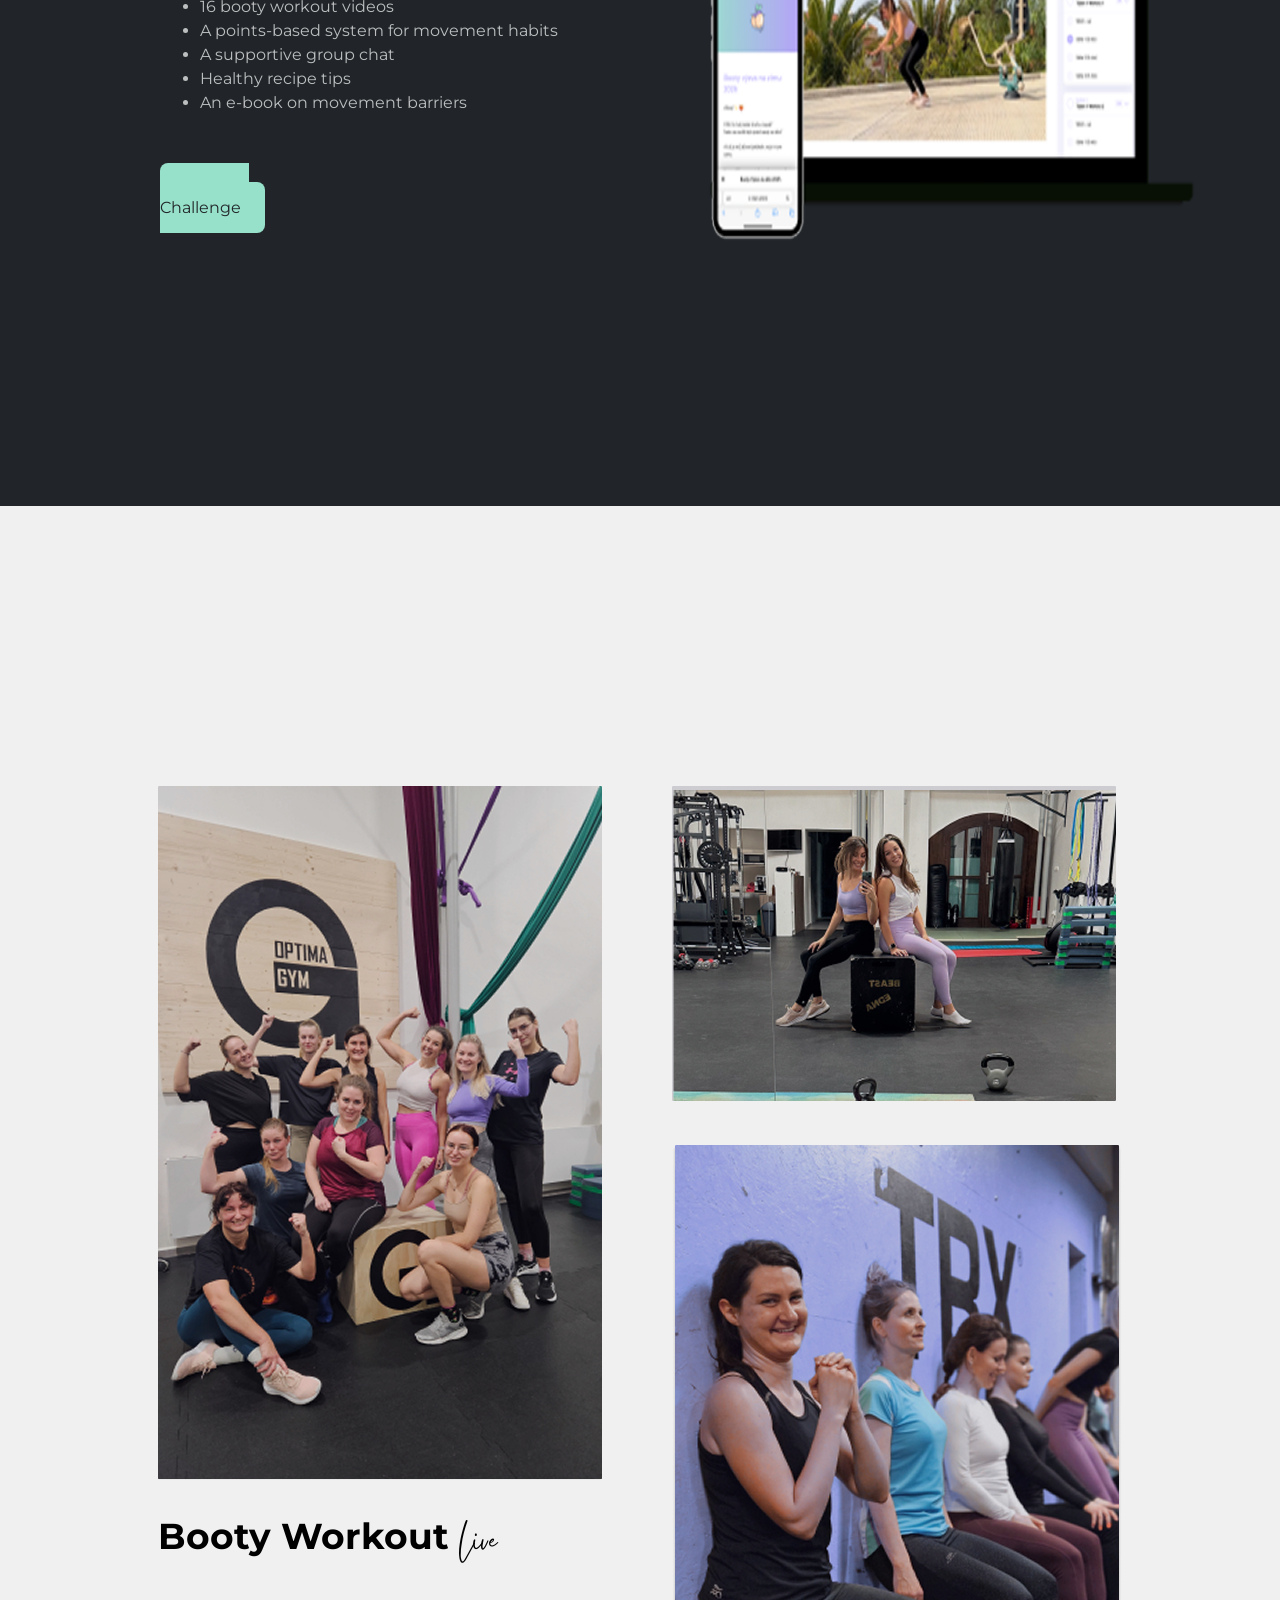
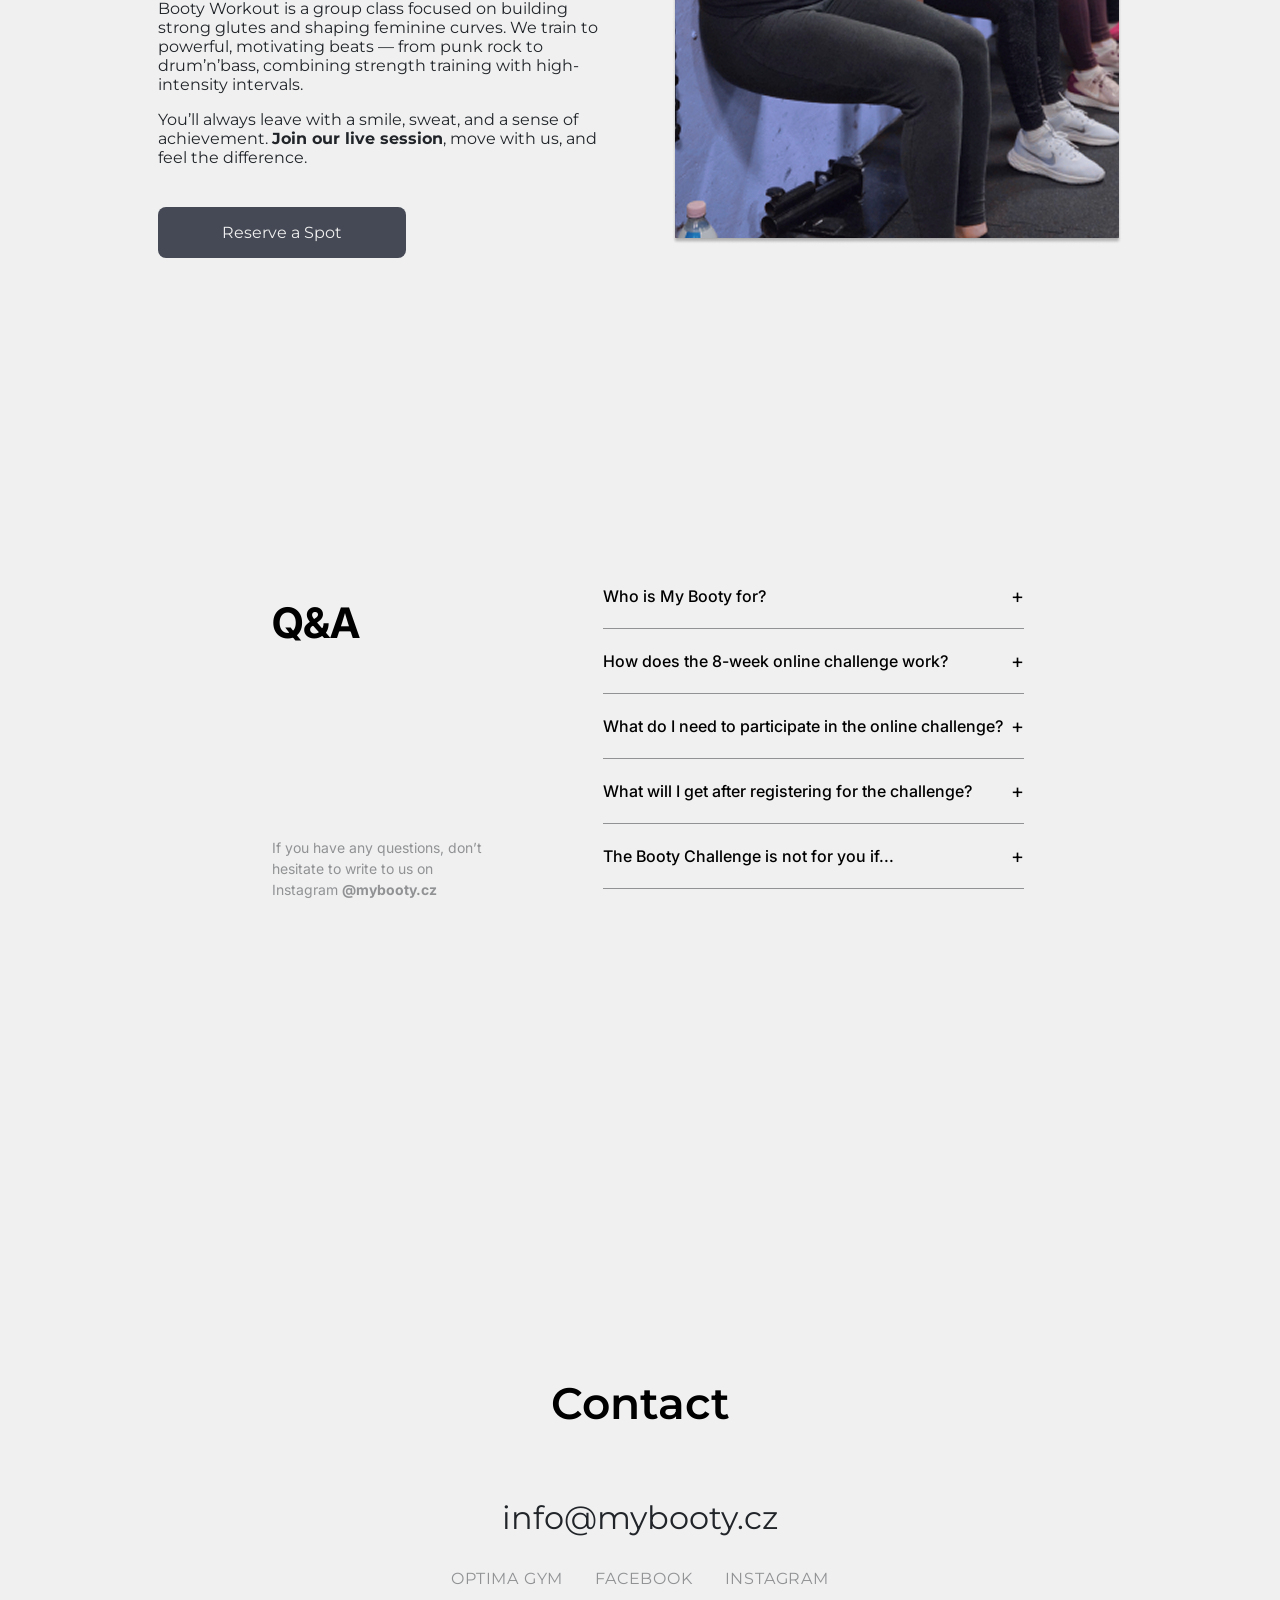
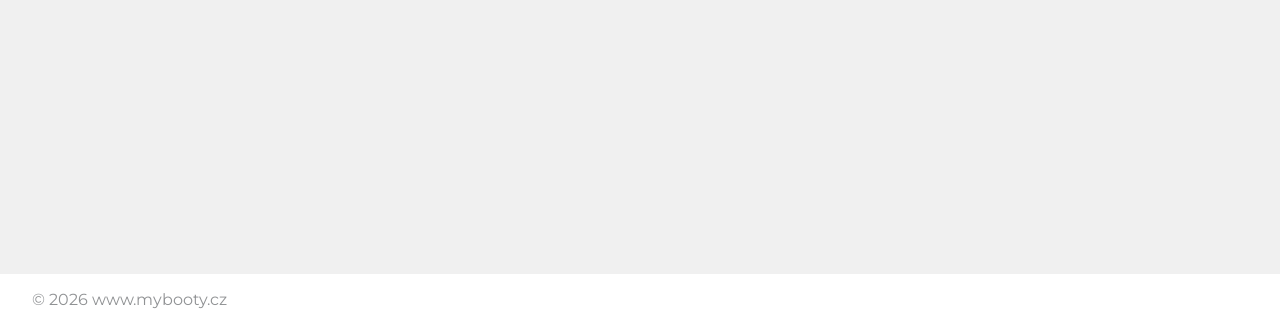
==== commit 1d29b9b9: "Update indexEng.html" ====
--- a/indexEng.html
+++ b/indexEng.html
@@ -152,7 +152,7 @@
 
       <div class="joinUs">
         <div class="left">
-          <h3>The next challenge starts on April 15, 2026</h3>
+          <h3>The next challenge starts on January 16th, 2027</h3>
           <div class="carousel">
             <img src="img/Carousel.png" alt="" />
           </div>
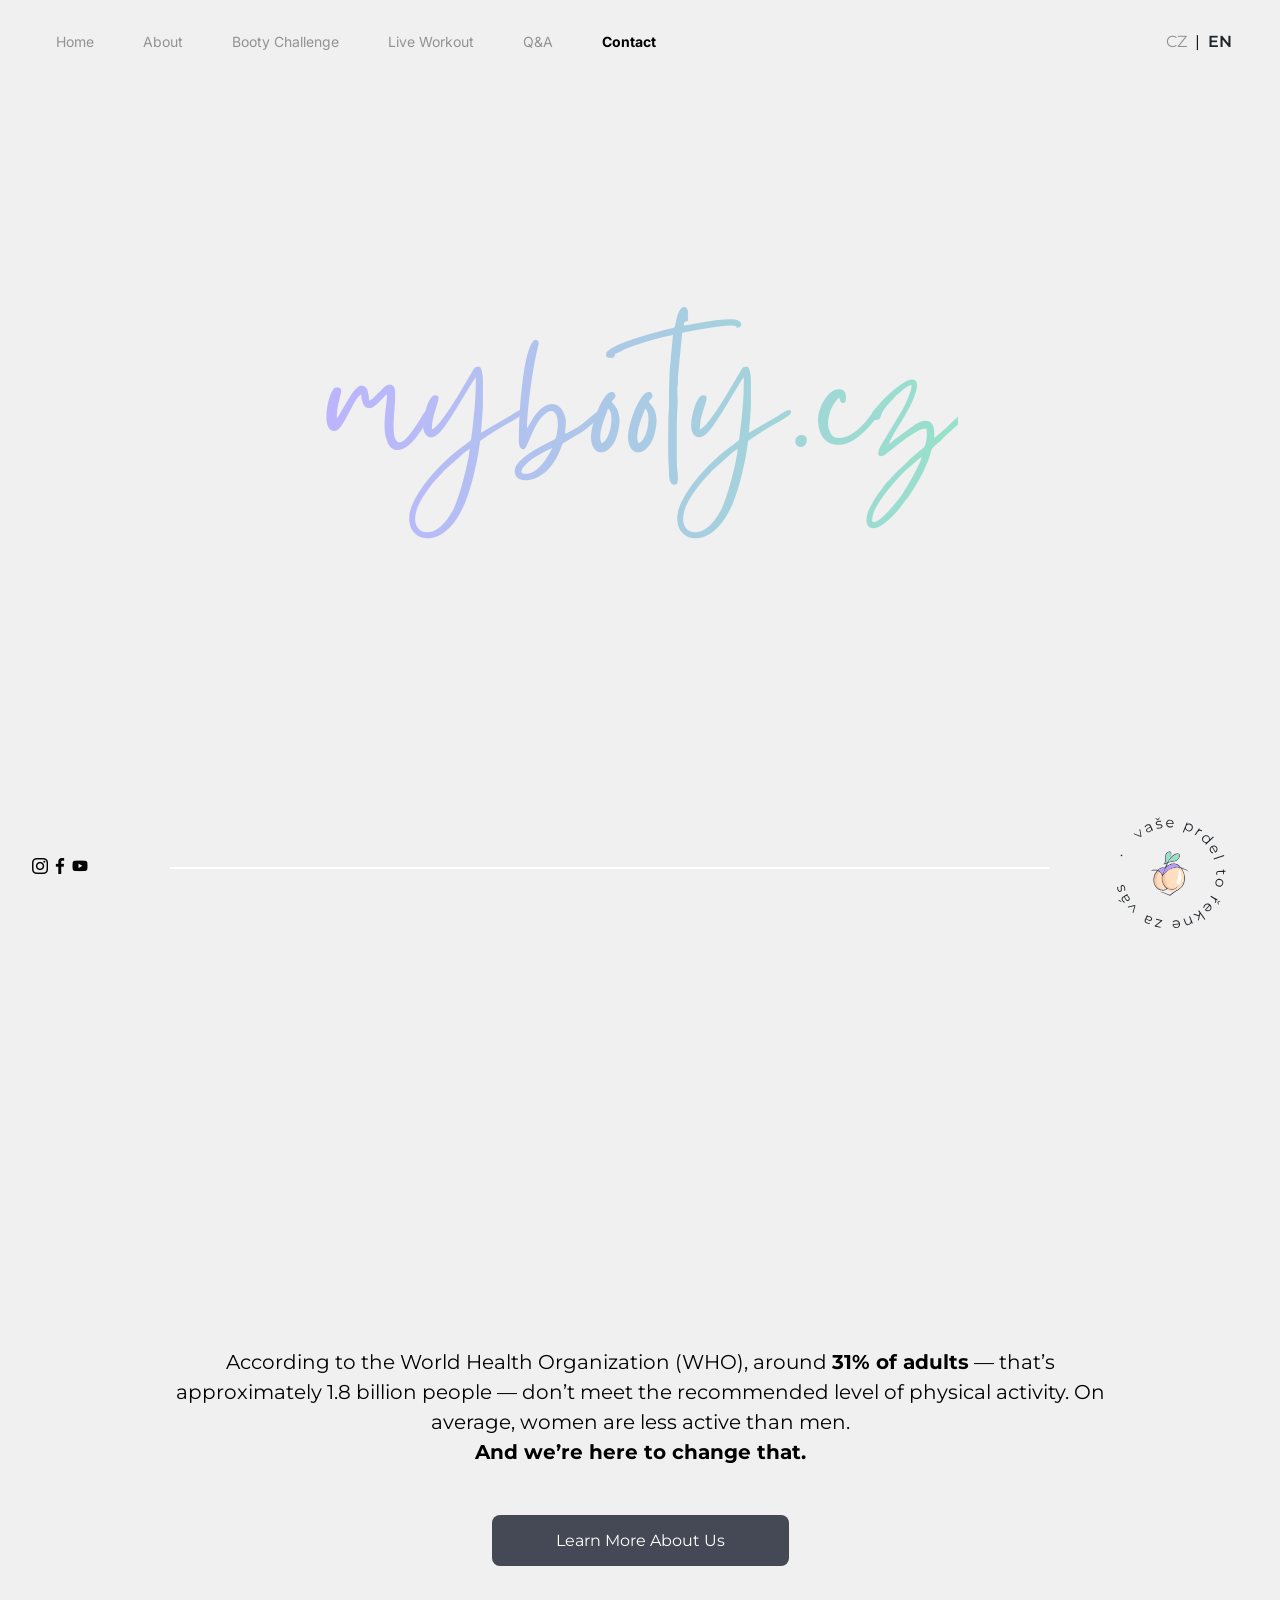
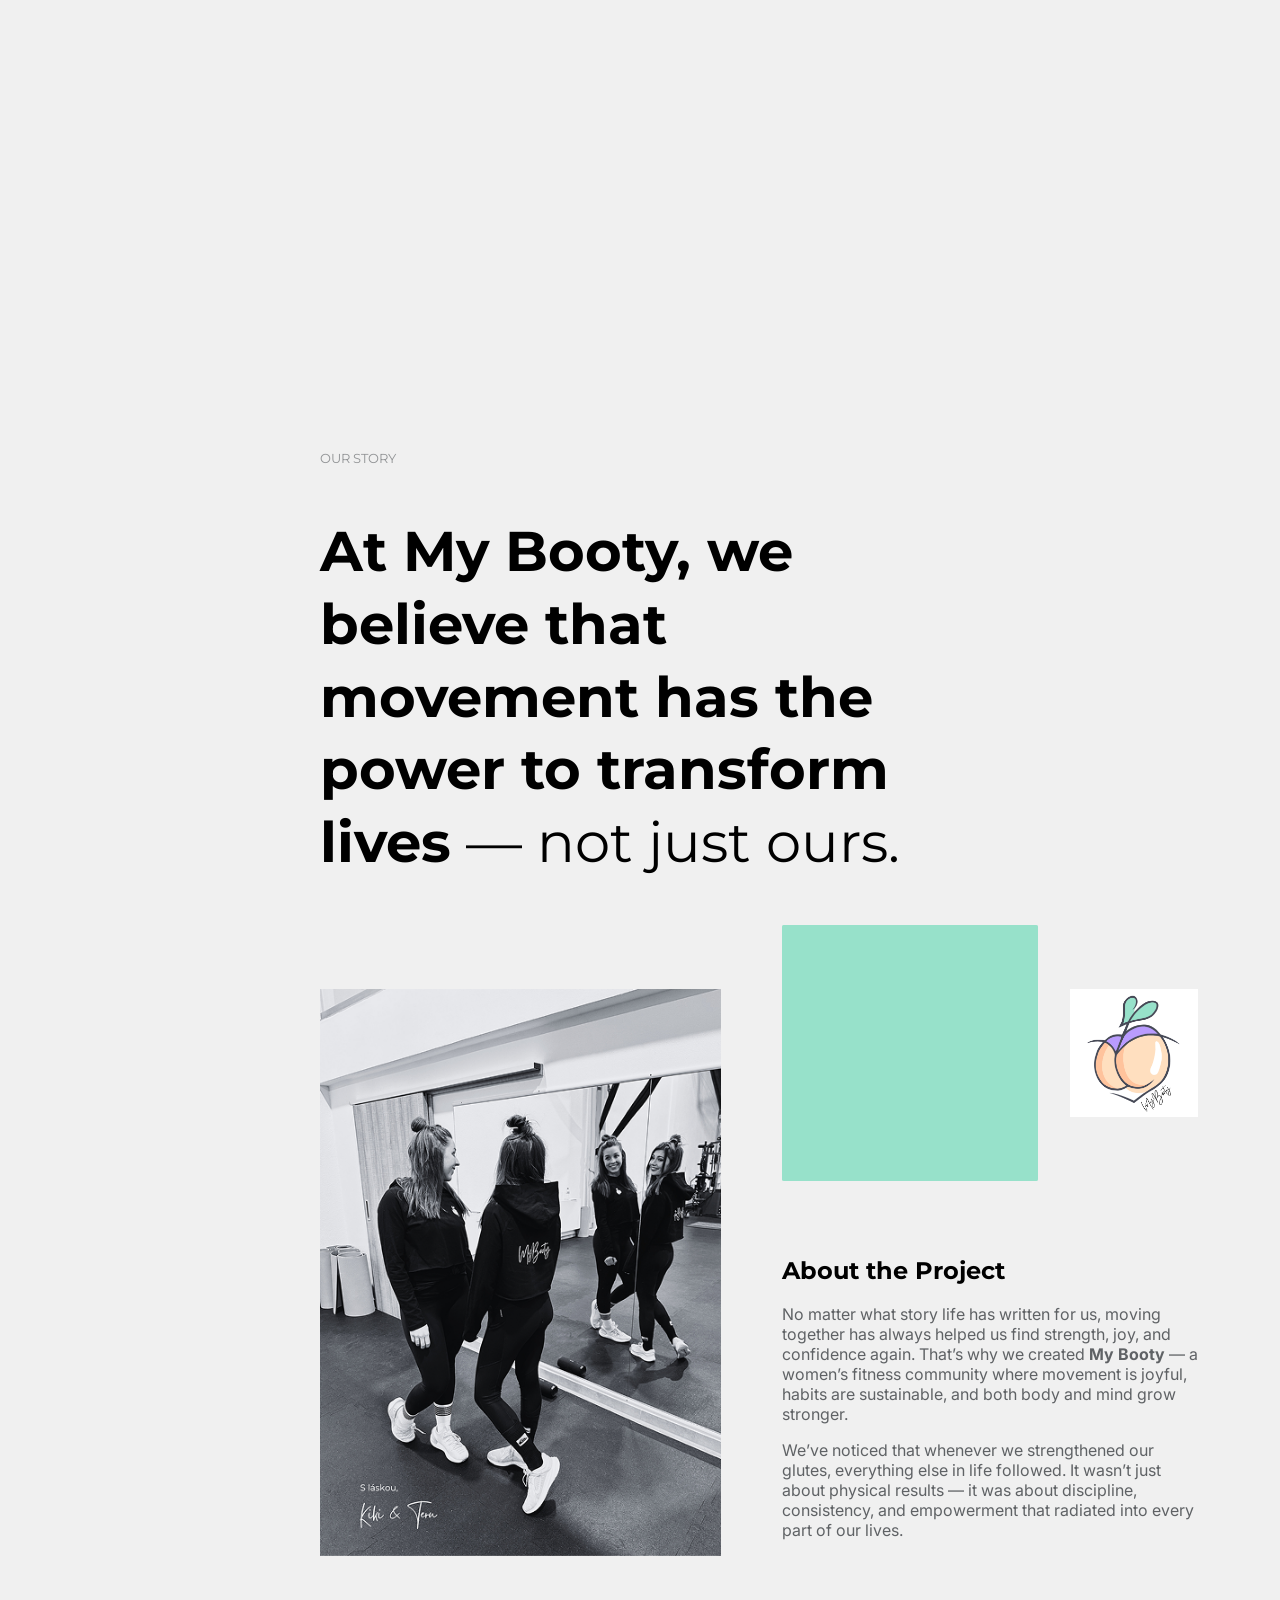
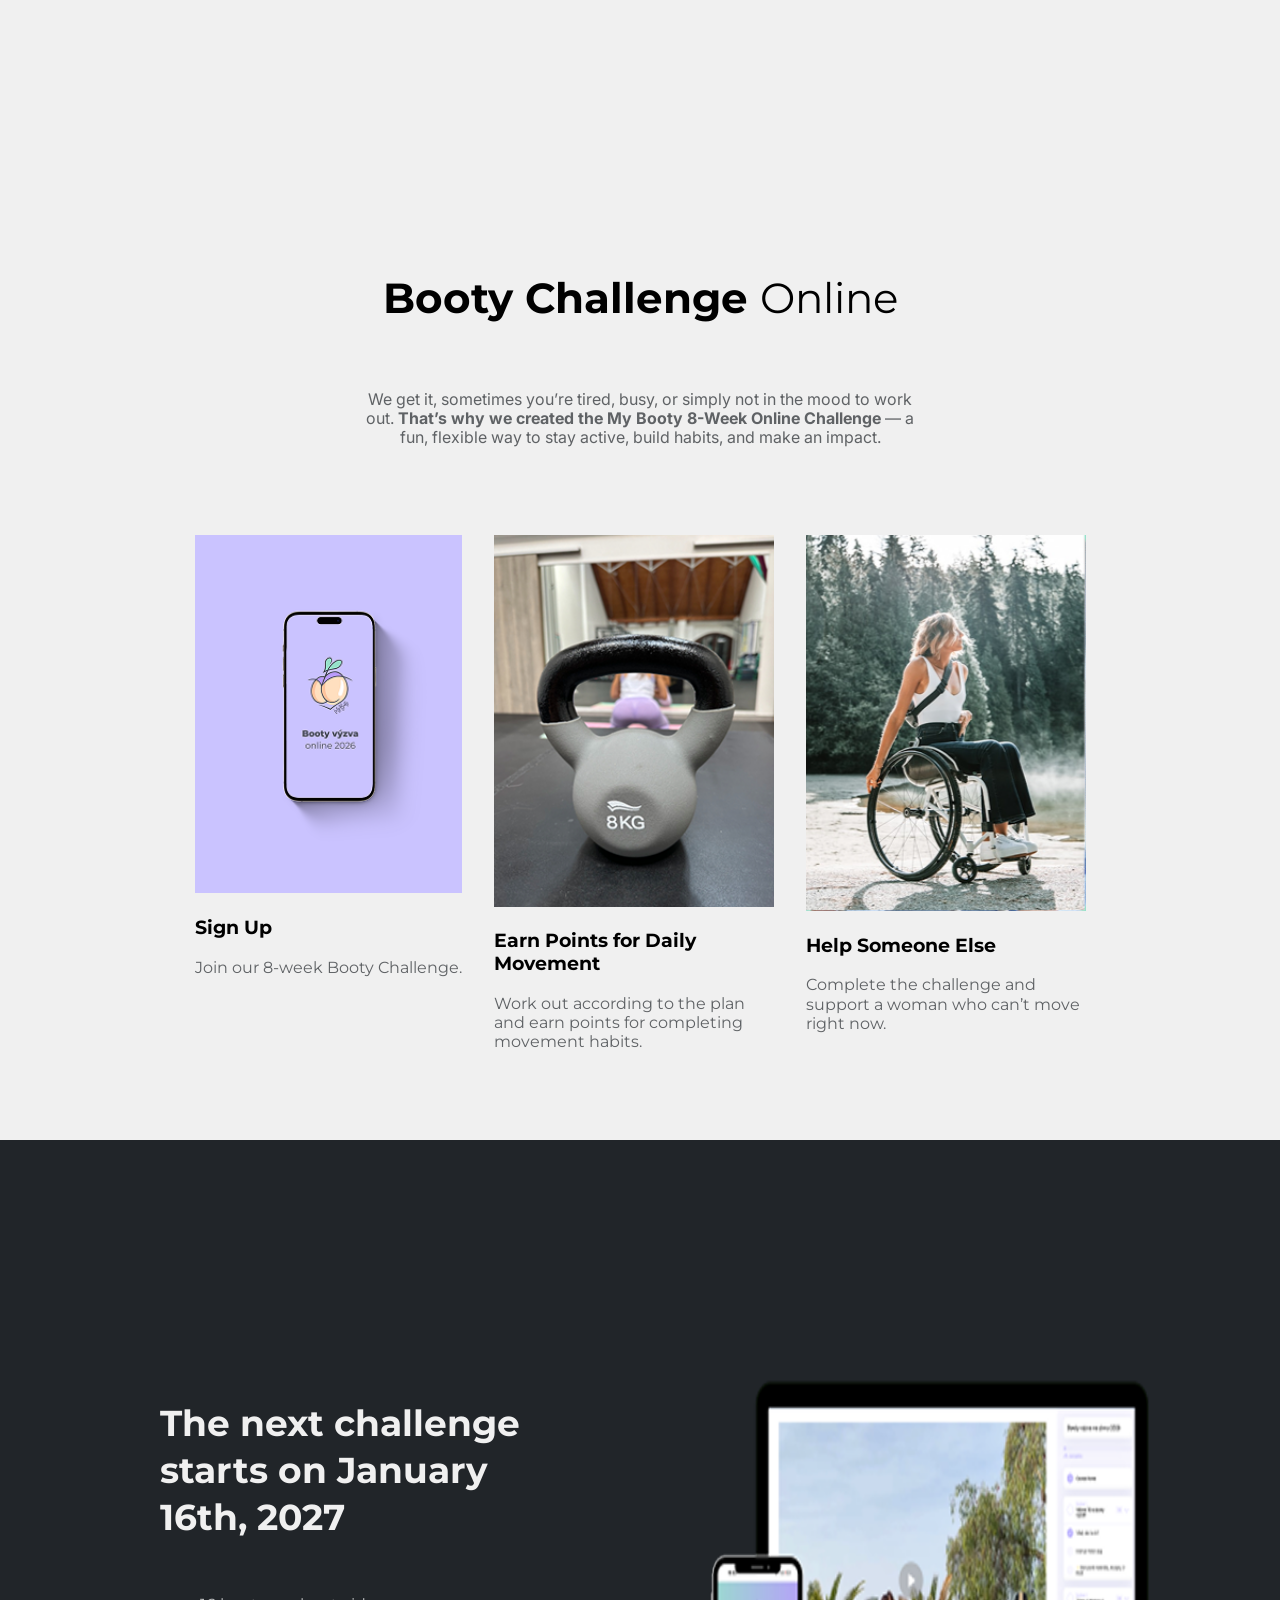
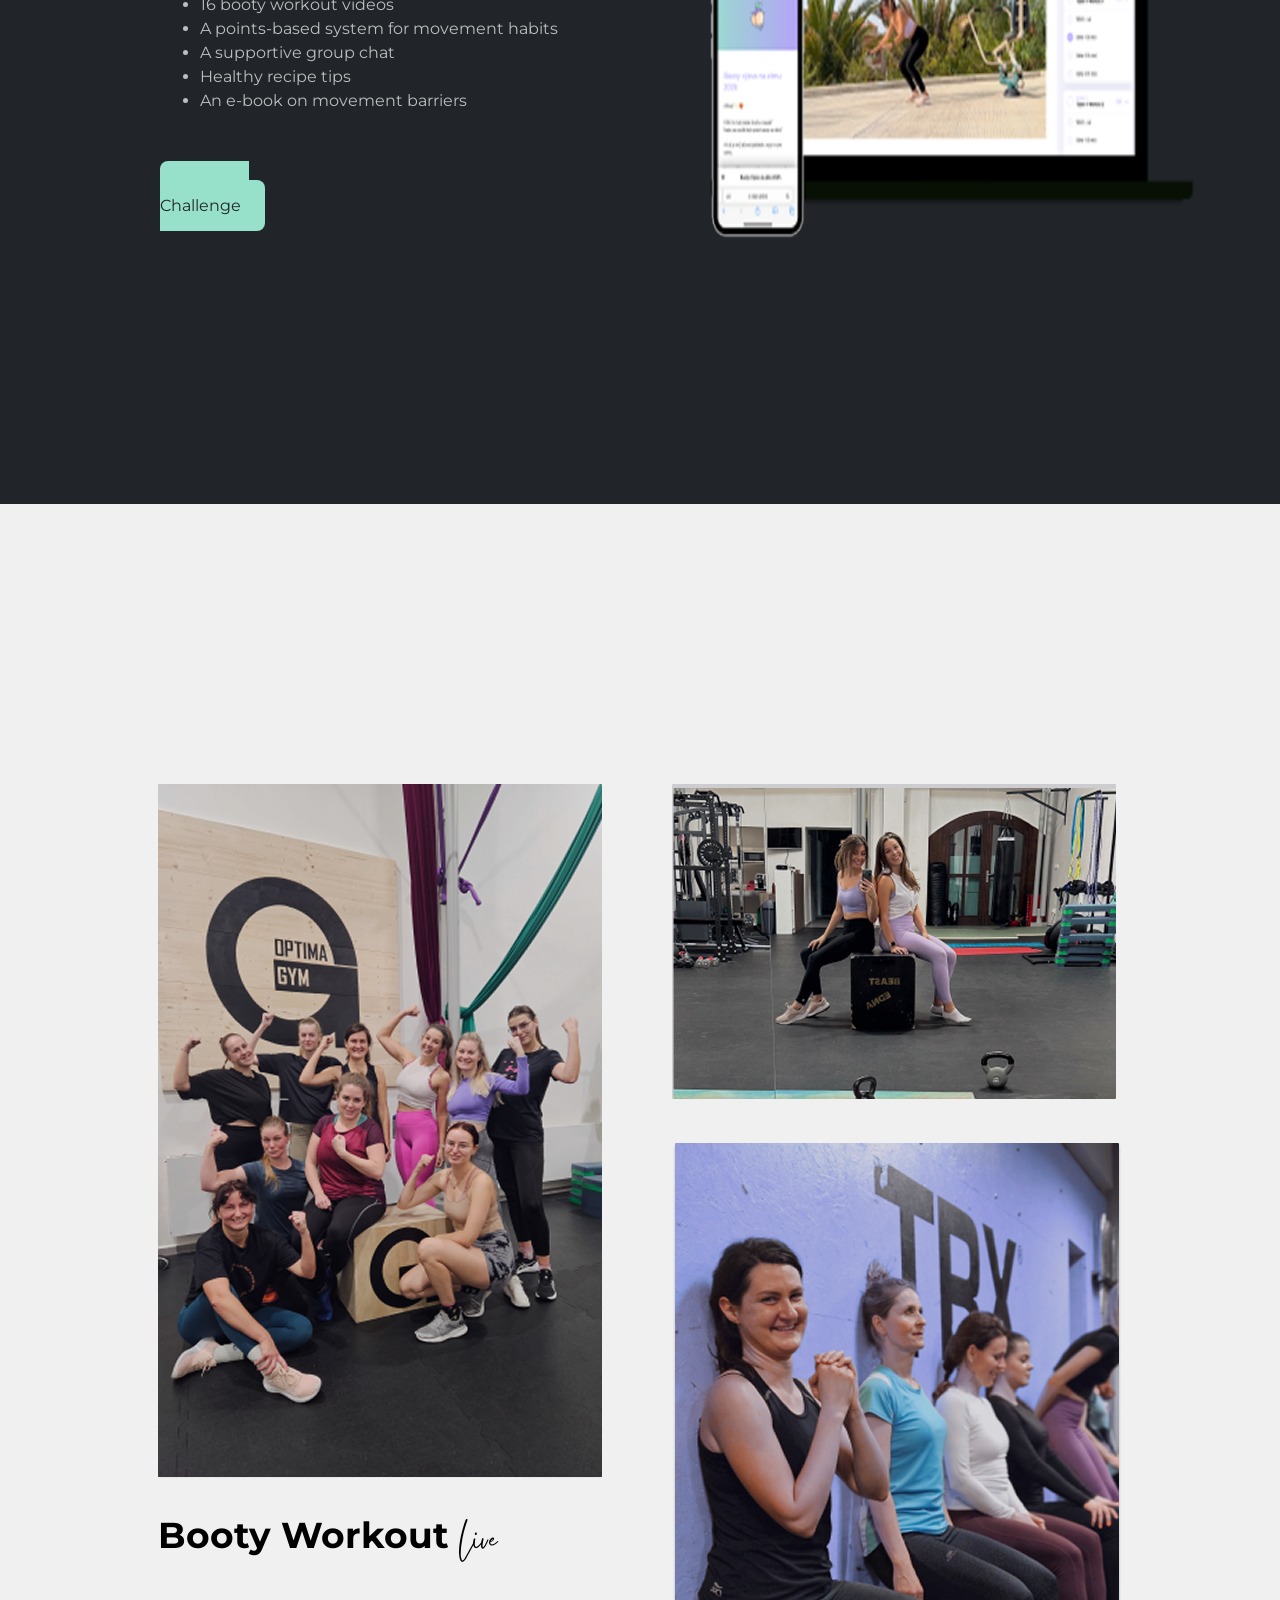
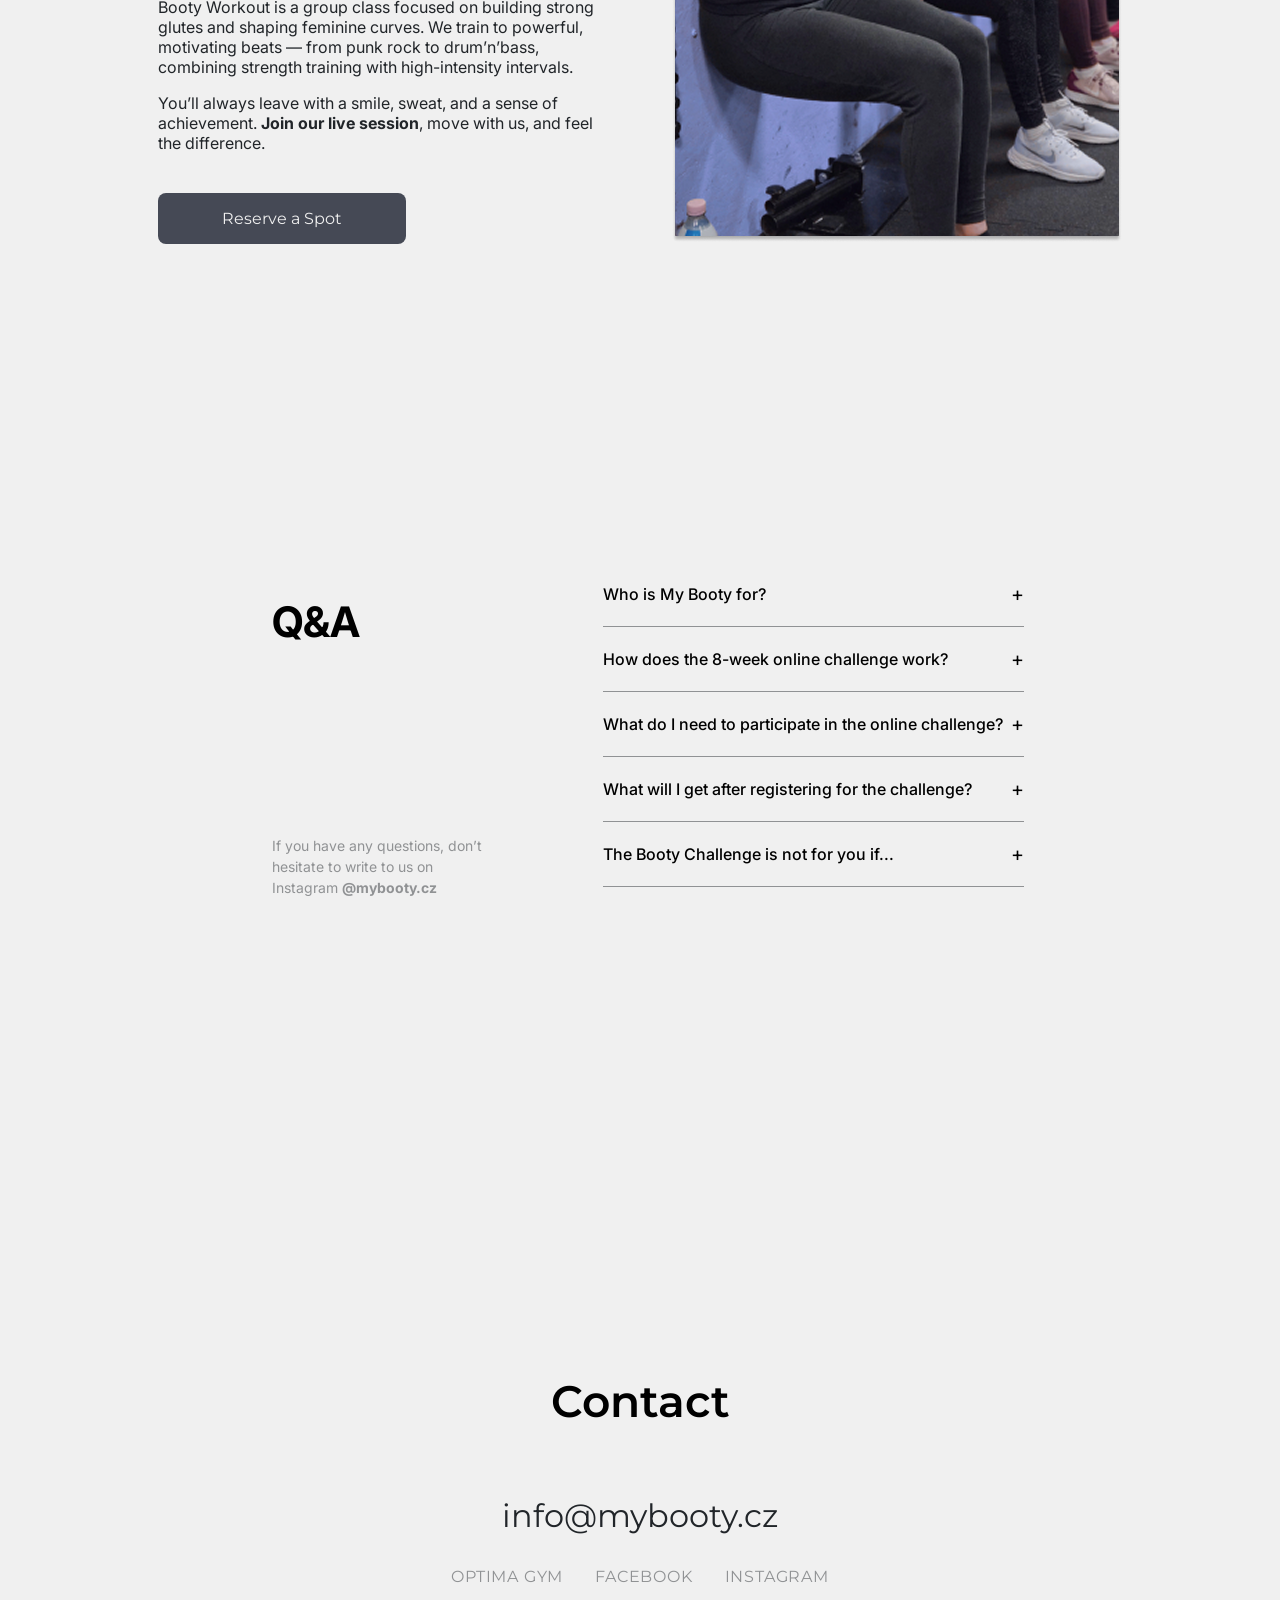
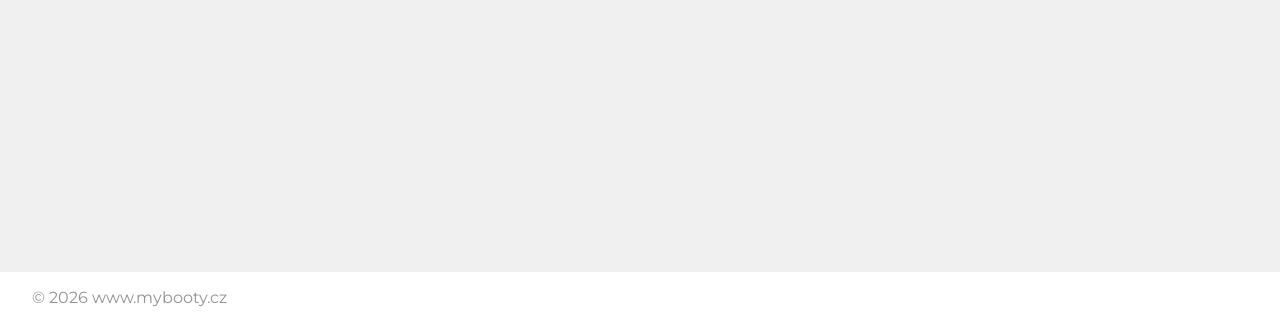
==== commit db849d10: "prehozeny font inter" ====
--- a/indexEng.html
+++ b/indexEng.html
@@ -105,10 +105,10 @@
             </div>
             <div class="down">
               <h2>About the Project</h2>
-              <p>
+              <p class="subtext">
                 No matter what story life has written for us, moving together has always helped us find strength, joy, and confidence again. That’s why we created <strong>My Booty</strong> — a women’s fitness community where movement is joyful, habits are sustainable, and both body and mind grow stronger.
               </p>
-              <p>
+              <p class="subtext">
                 We’ve noticed that whenever we strengthened our glutes, everything else in life followed. It wasn’t just about physical results — it was about discipline, consistency, and empowerment that radiated into every part of our lives.
               </p>
             </div>
@@ -180,10 +180,10 @@
         </div>
         <div class="down">
           <h2>Booty Workout <span>Live</span></h2>
-          <p>
+          <p class="subtext">
             Booty Workout is a group class focused on building strong glutes and shaping feminine curves. We train to powerful, motivating beats — from punk rock to drum’n’bass, combining strength training with high-intensity intervals.
           </p>
-          <p>
+          <p class="subtext">
             You’ll always leave with a smile, sweat, and a sense of achievement. <strong>Join our live session</strong>, move with us, and feel the difference.
           </p>
           <div class="collage">
--- a/style.css
+++ b/style.css
@@ -232,6 +232,7 @@
 .about .right p {
   color: #5f6265;
 }
+
 .challenge h2 {
   font-size: 42px;
   line-height: 130%;
@@ -246,7 +247,8 @@
   margin-bottom: 72px;
 }
 .challenge p {
-  color: var(--text-700);
+  color: #5f6265;
+  line-height: 120%;
 }
 .text {
   max-width: 560px;
@@ -505,6 +507,9 @@
 details li {
   color: var(--text-700);
   font-size: 14px;
+}
+.subtext{
+  font-family: var(--Inter);
 }
 @media only screen and (max-width: 600px) {
   .navbar-desktop {
@@ -714,6 +719,7 @@
   }
   .challenge{
     margin-left: 16px;
+    margin-right: 16px;
   }
   .challenge .up h2 {
     font-size: 32px;
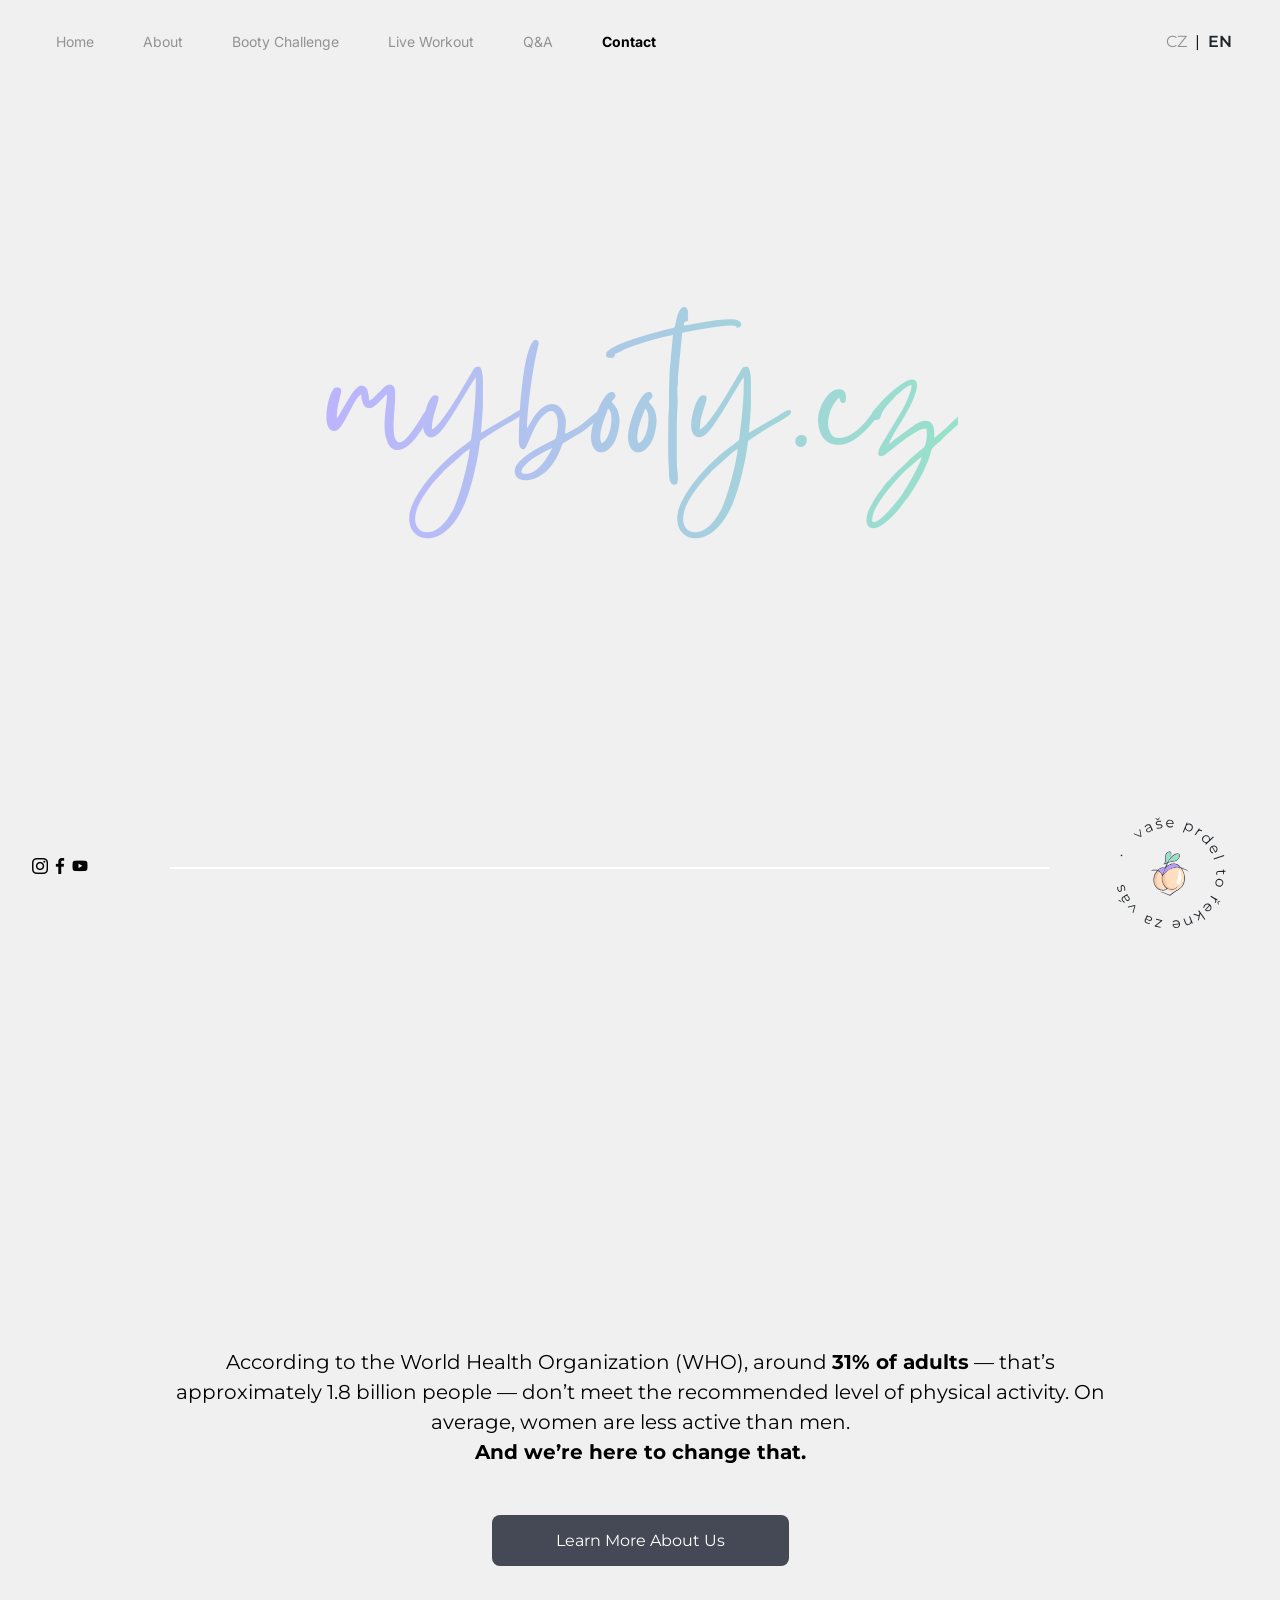
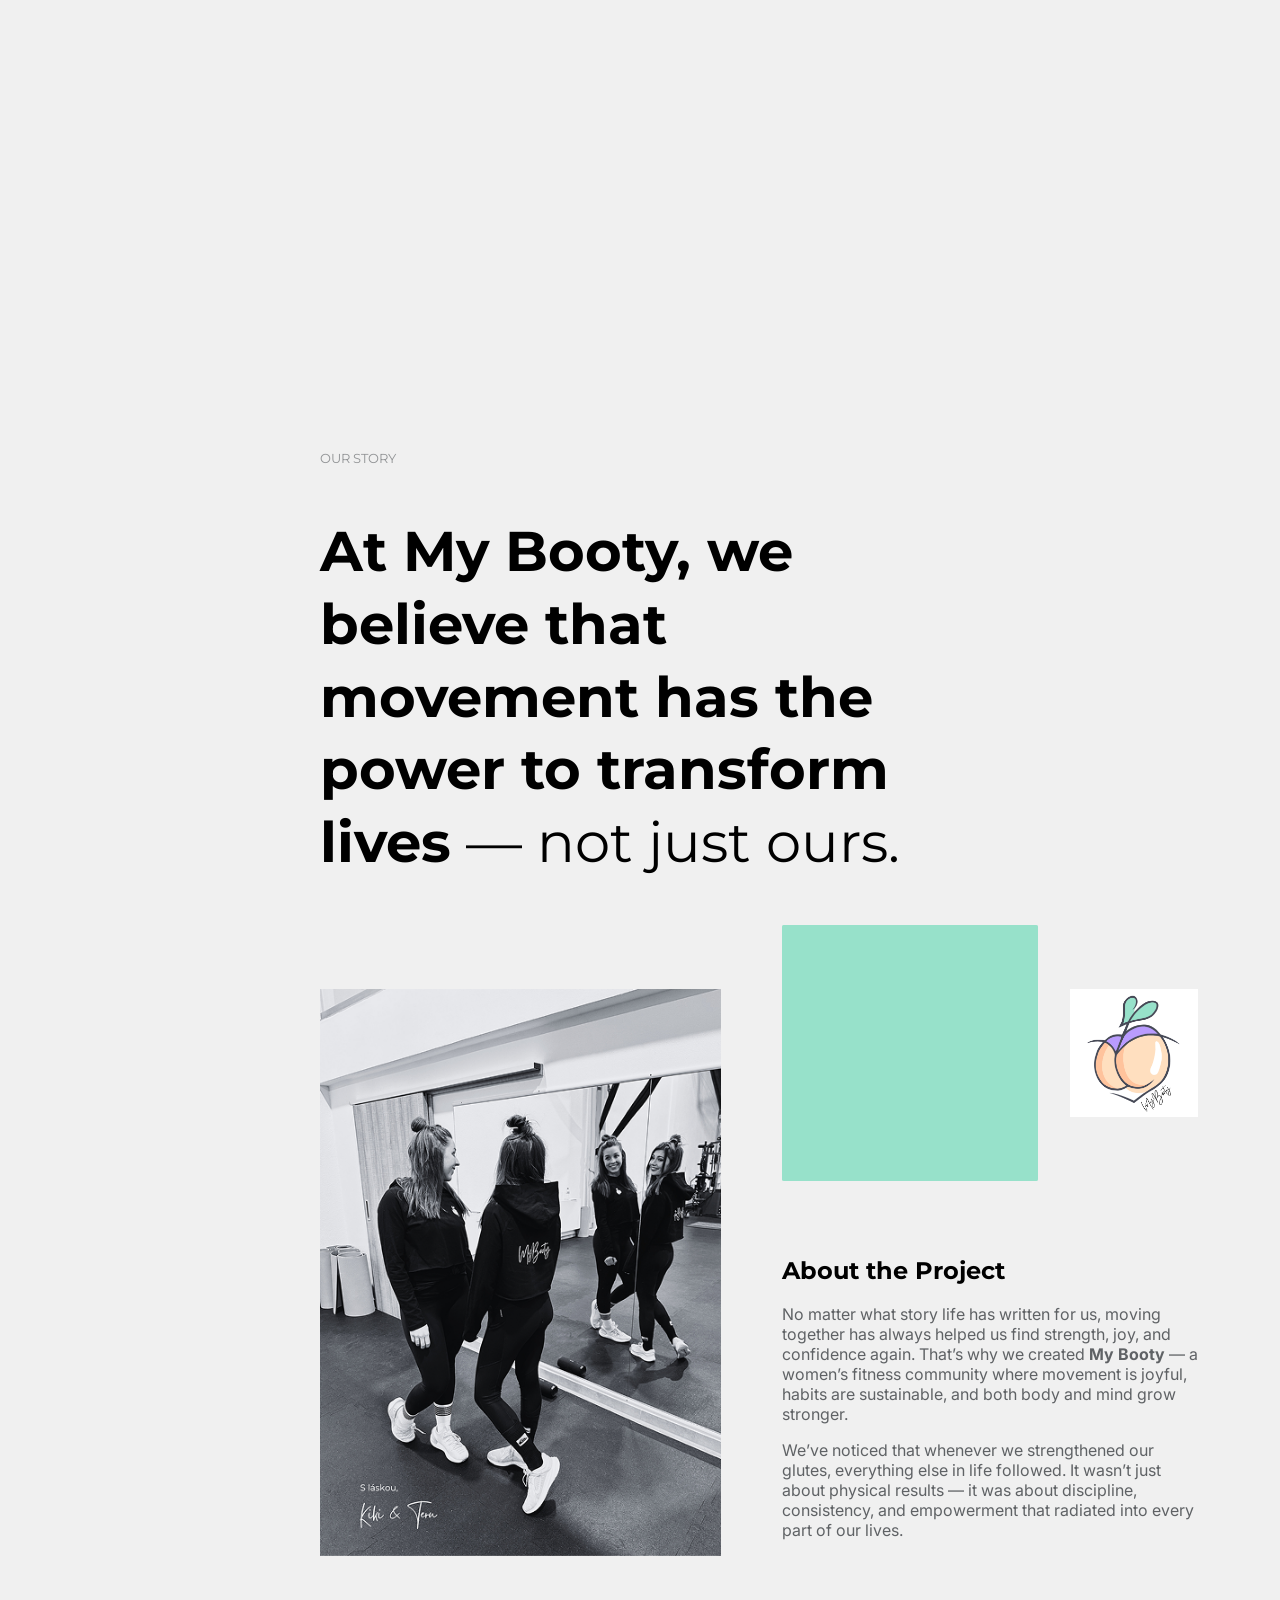
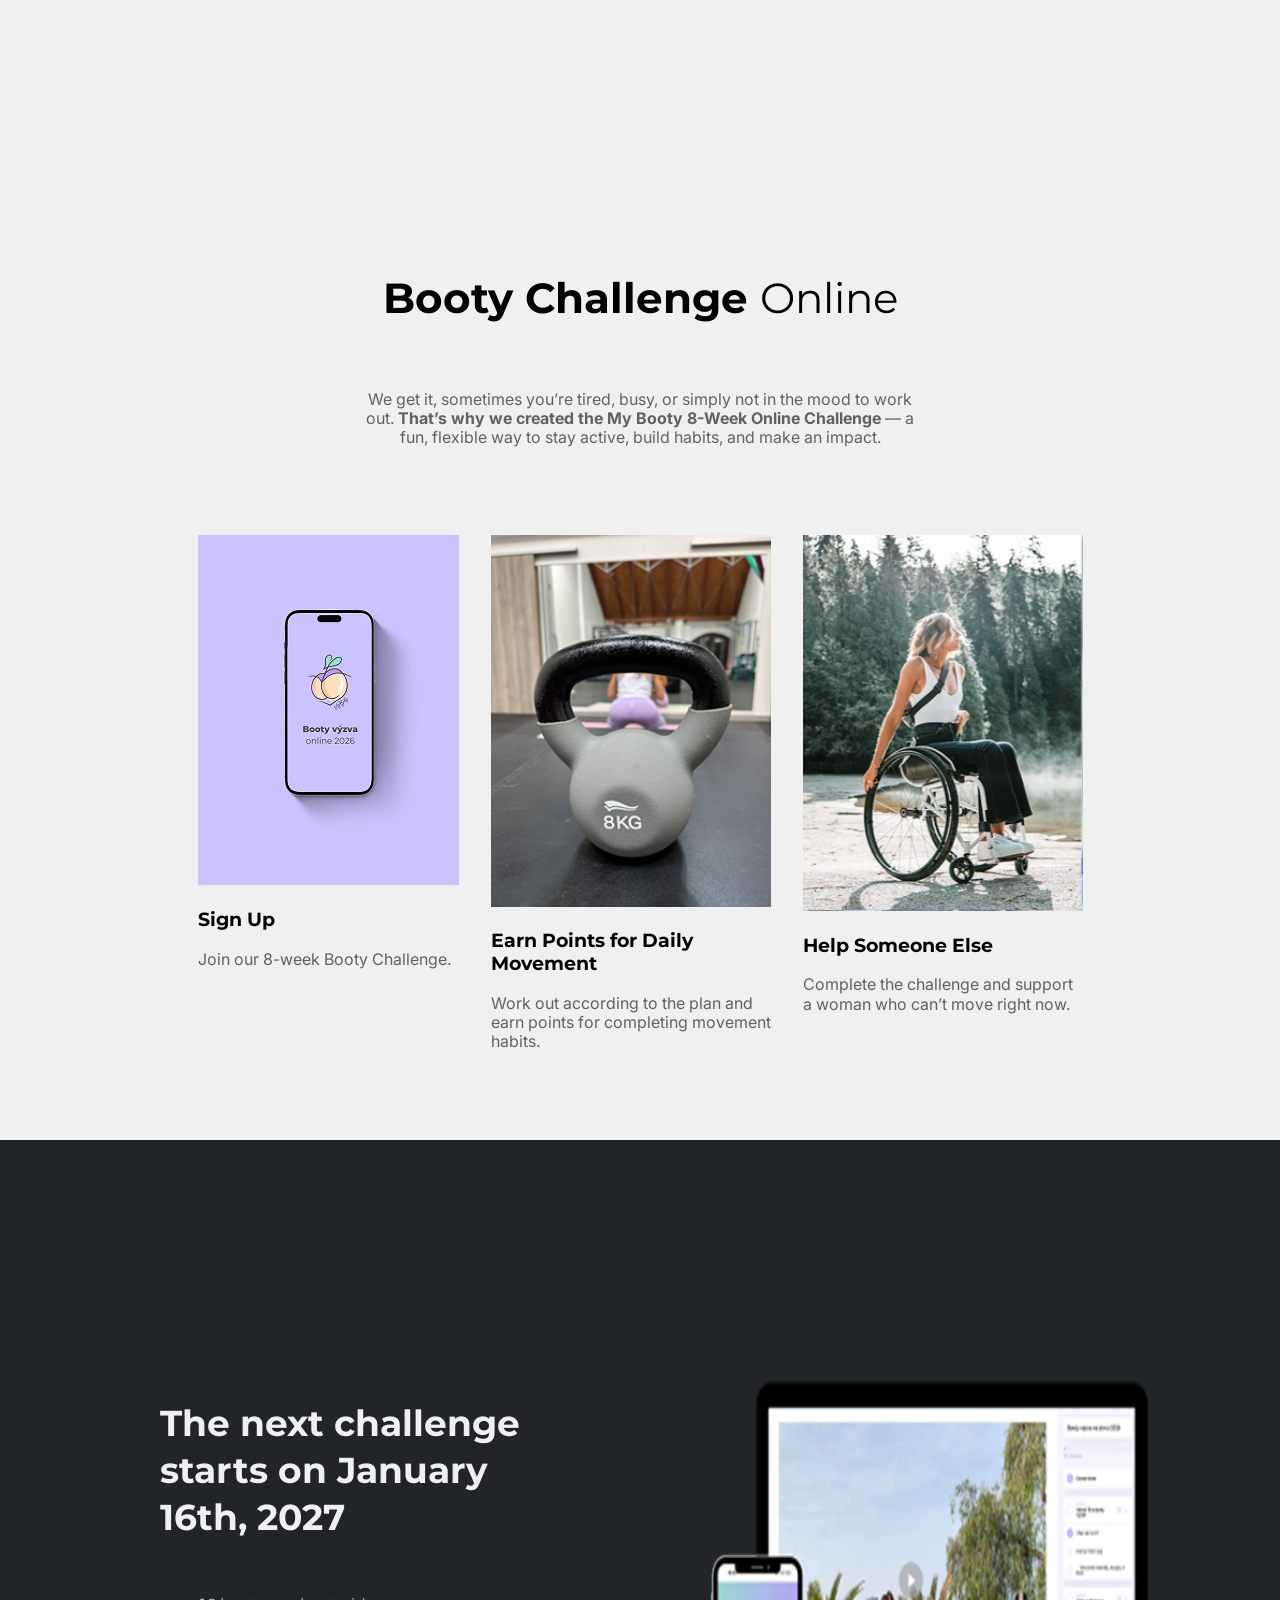
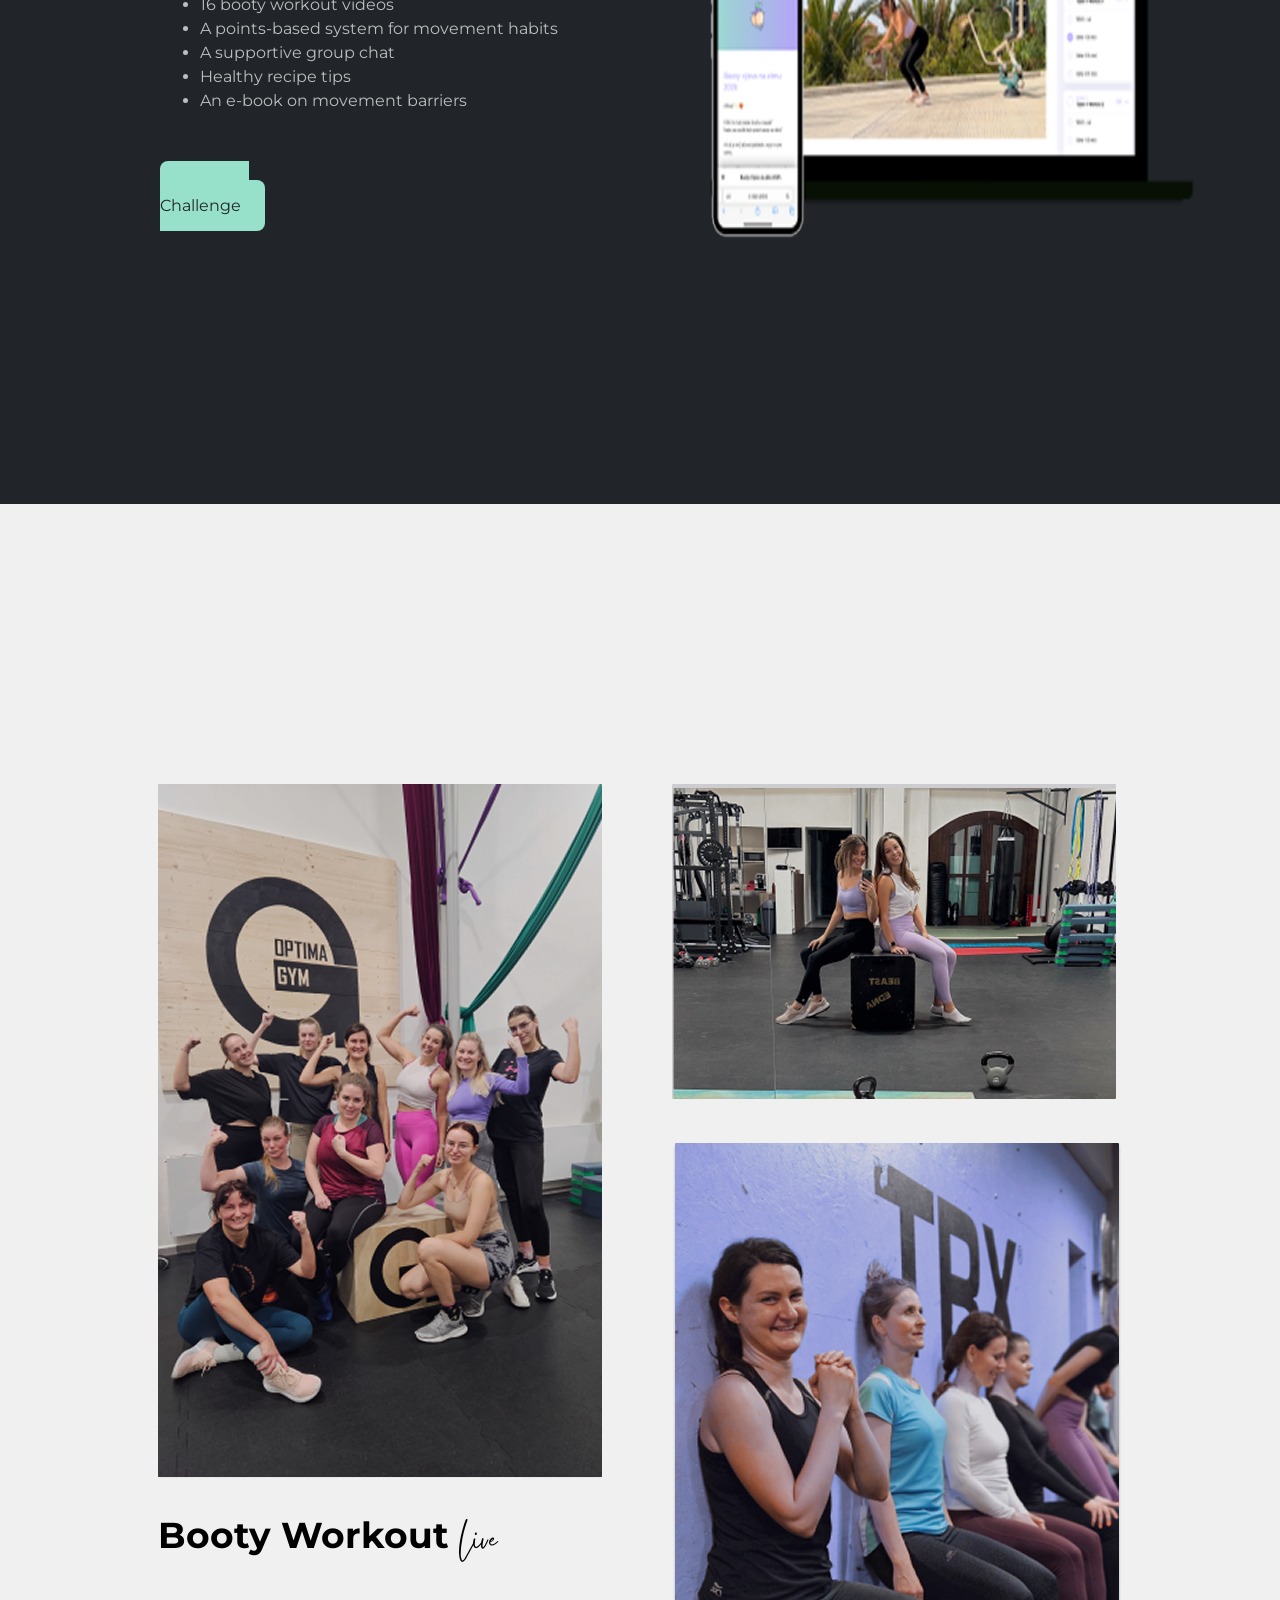
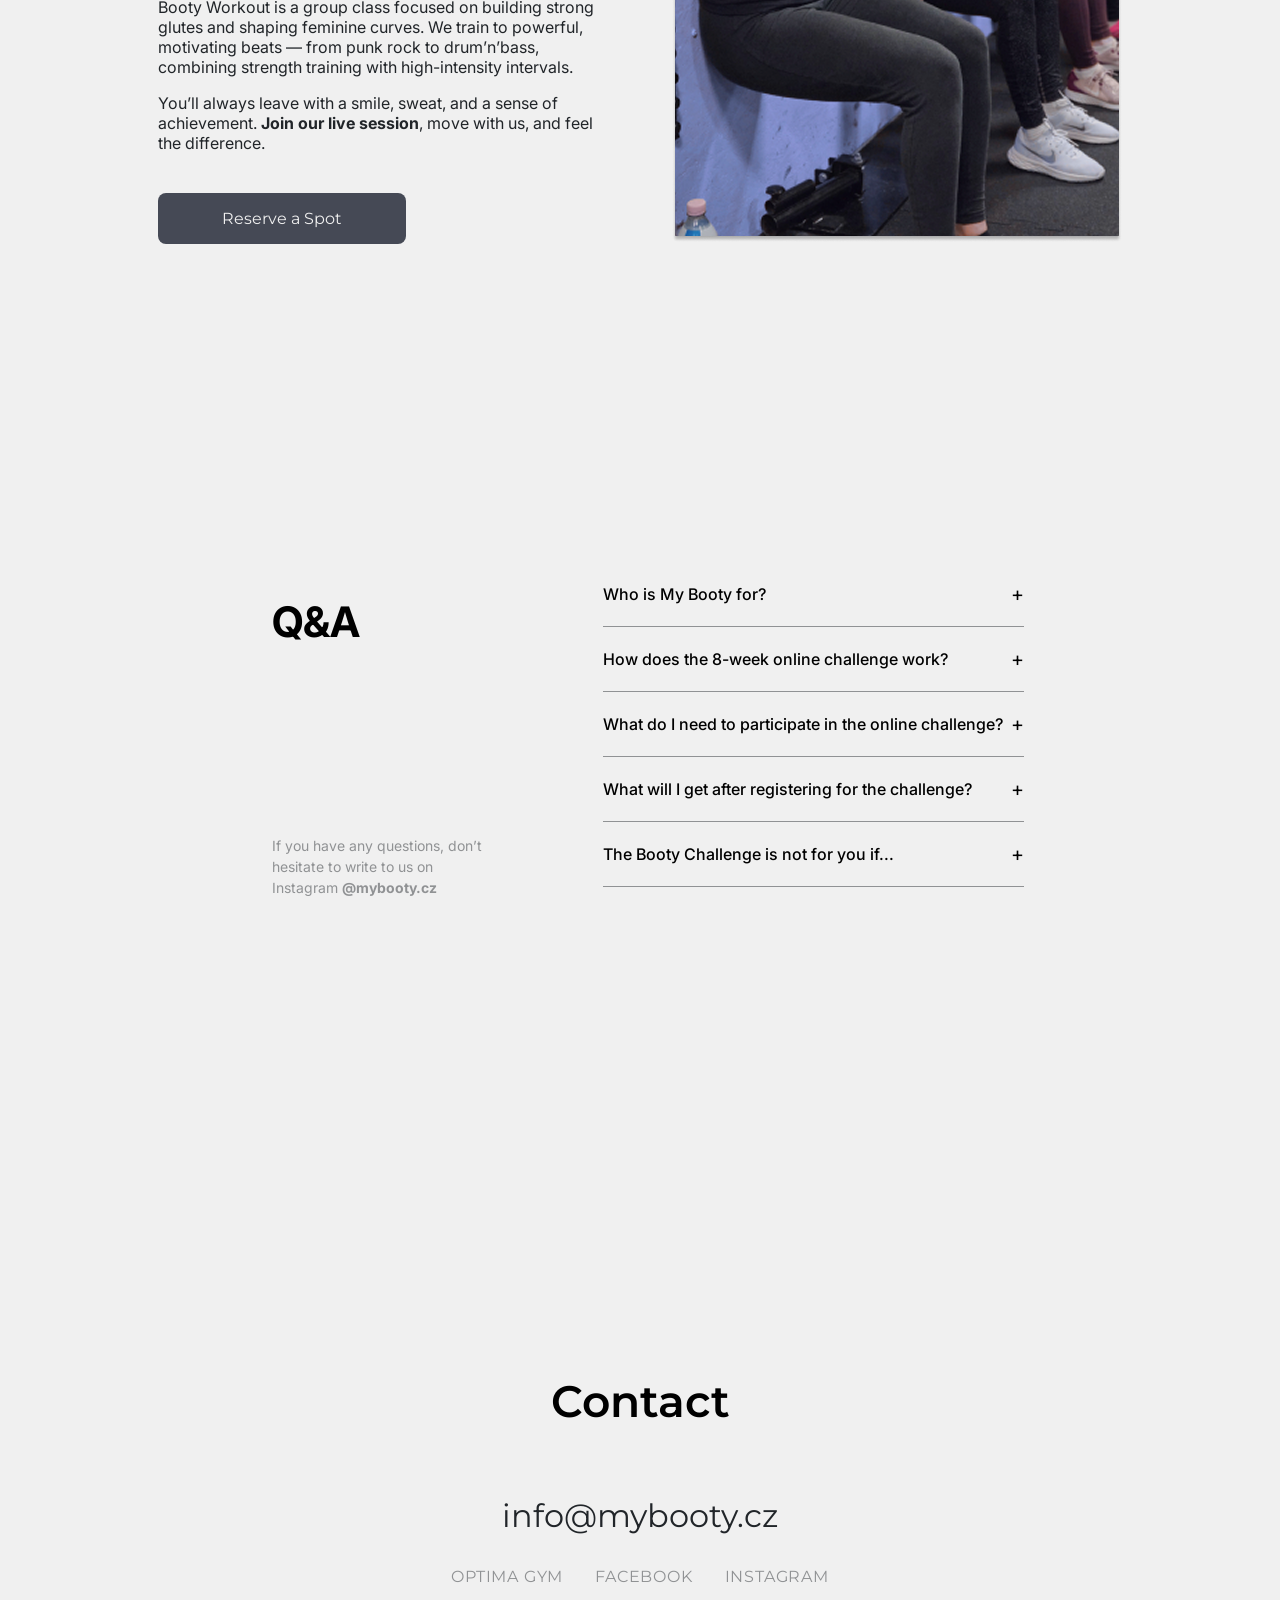
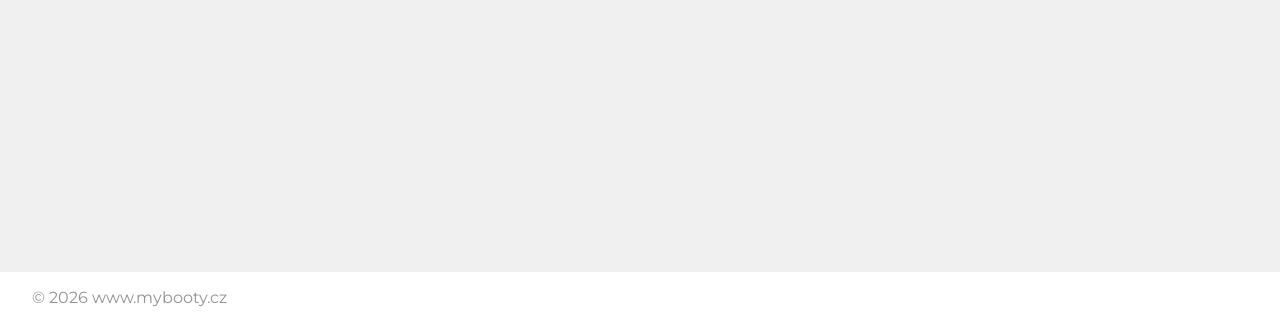
==== commit 10f977dc: "Update indexEng.html" ====
--- a/indexEng.html
+++ b/indexEng.html
@@ -130,21 +130,21 @@
             <div><img src="img/booty_vyzva.png" alt="" /></div>
             <div class="desc">
               <h3>Sign Up</h3>
-              <p>Join our 8-week Booty Challenge.</p>
+              <p class="subtext">Join our 8-week Booty Challenge.</p>
             </div>
           </div>
           <div class="card">
             <div><img src="img/kettlebel.png" alt="" /></div>
             <div class="desc">
               <h3>Earn Points for Daily Movement</h3>
-              <p>Work out according to the plan and earn points for completing movement habits.</p>
+              <p class="subtext">Work out according to the plan and earn points for completing movement habits.</p>
             </div>
           </div>
           <div class="card">
             <div><img src="img/Locations.png" alt="" /></div>
             <div class="desc">
               <h3>Help Someone Else</h3>
-              <p>Complete the challenge and support a woman who can’t move right now.</p>
+              <p class="subtext">Complete the challenge and support a woman who can’t move right now.</p>
             </div>
           </div>
         </div>
